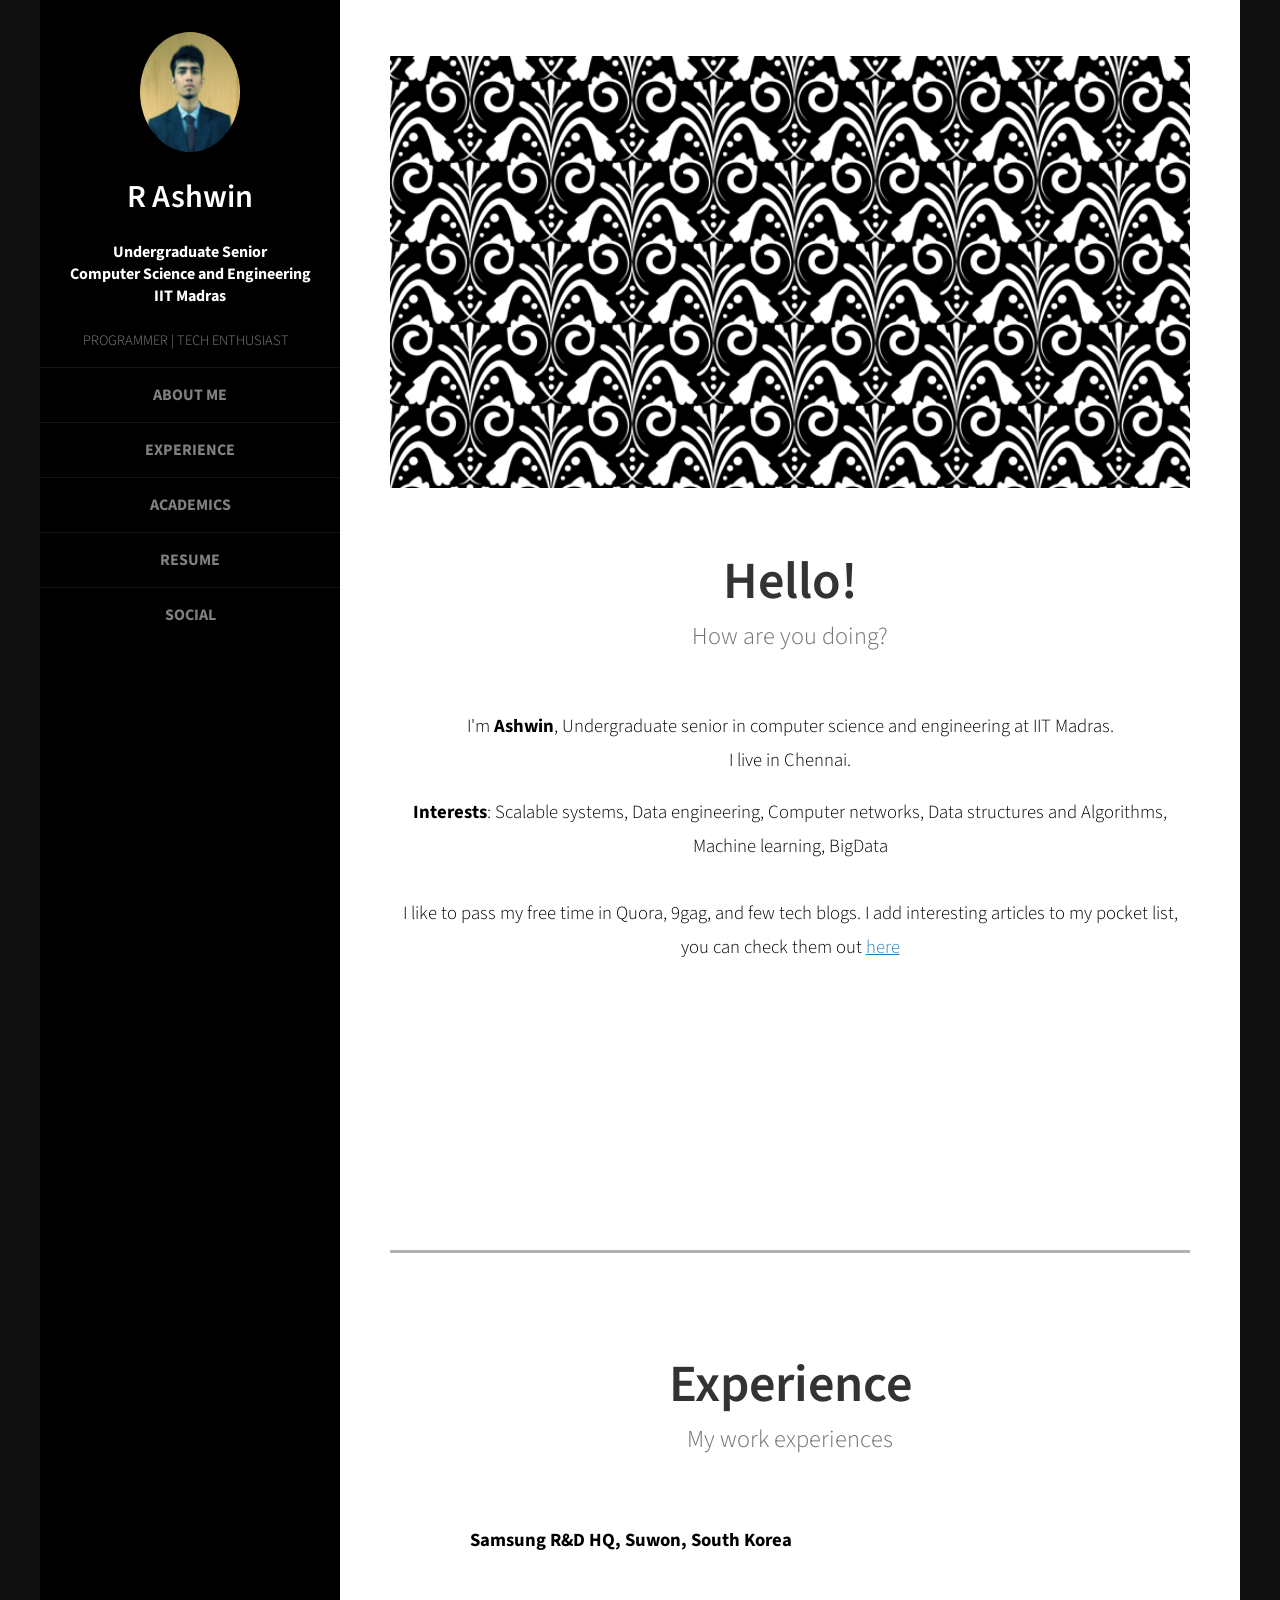
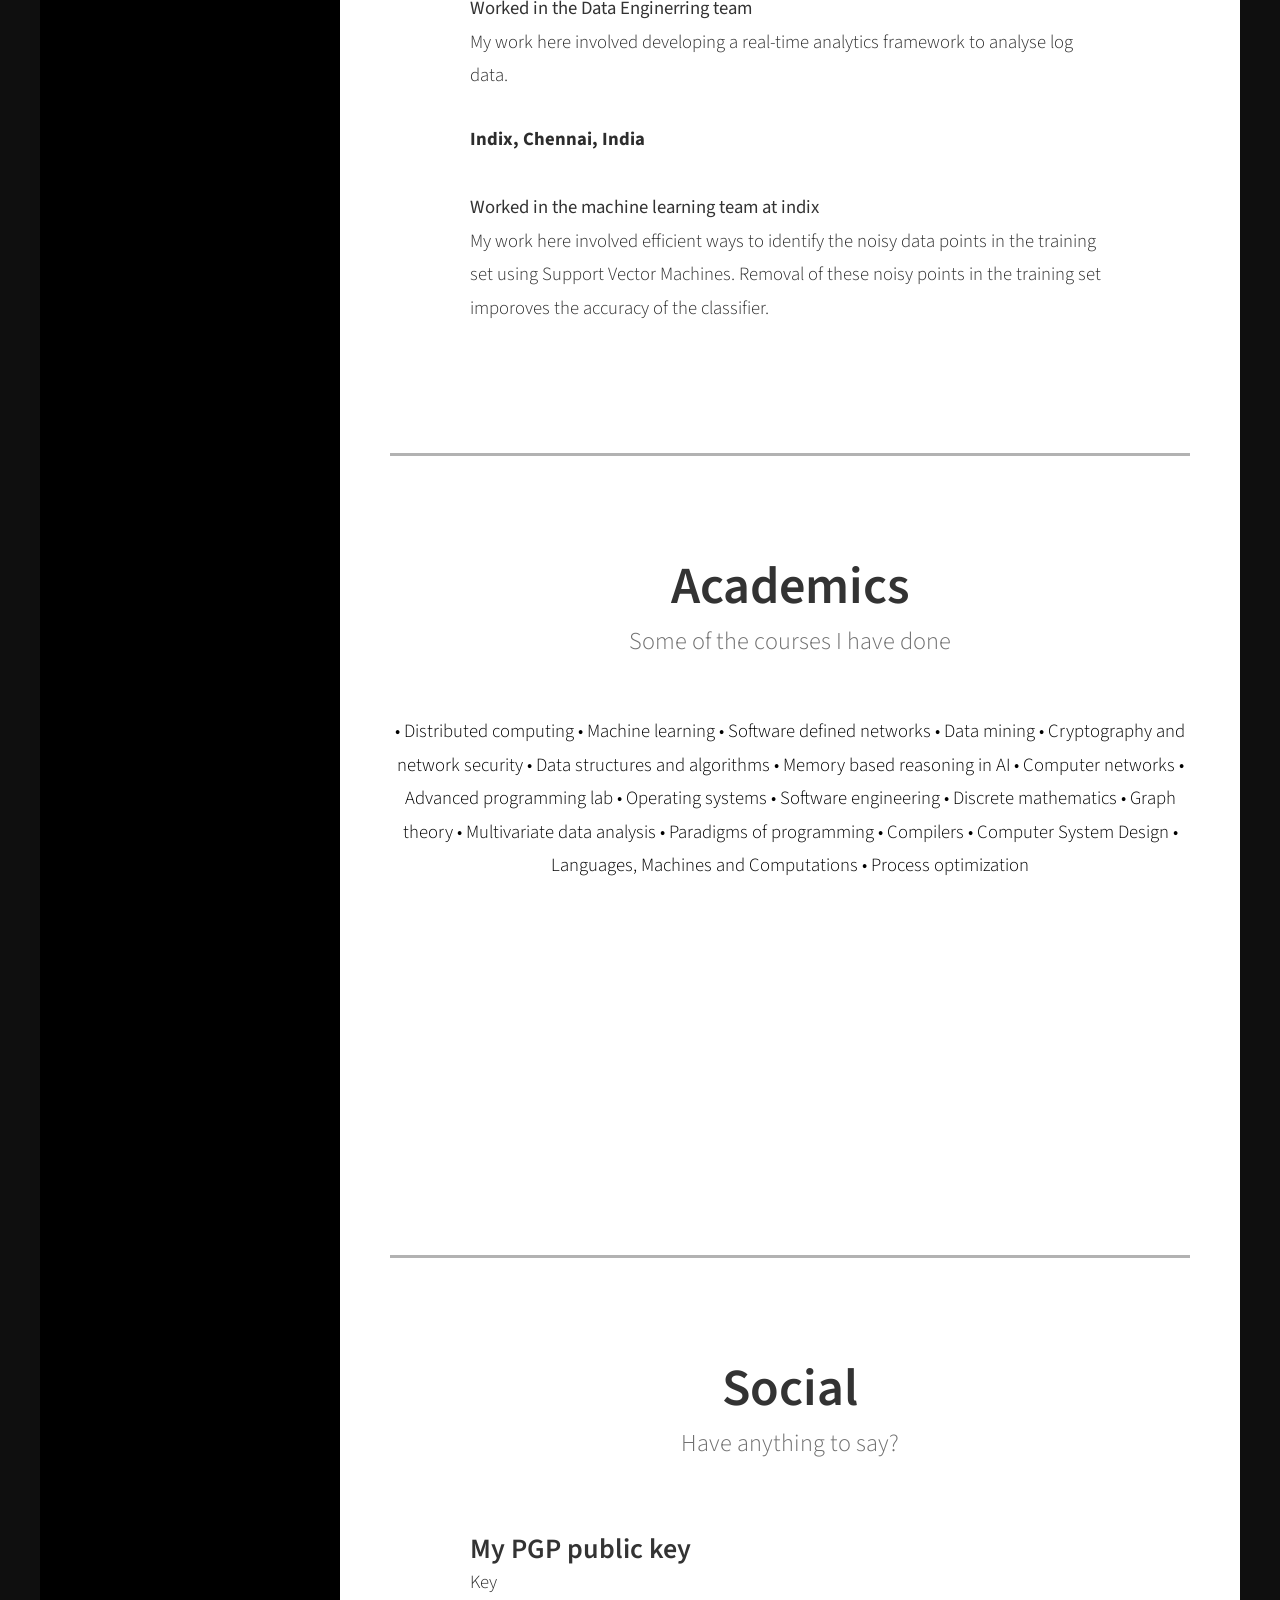
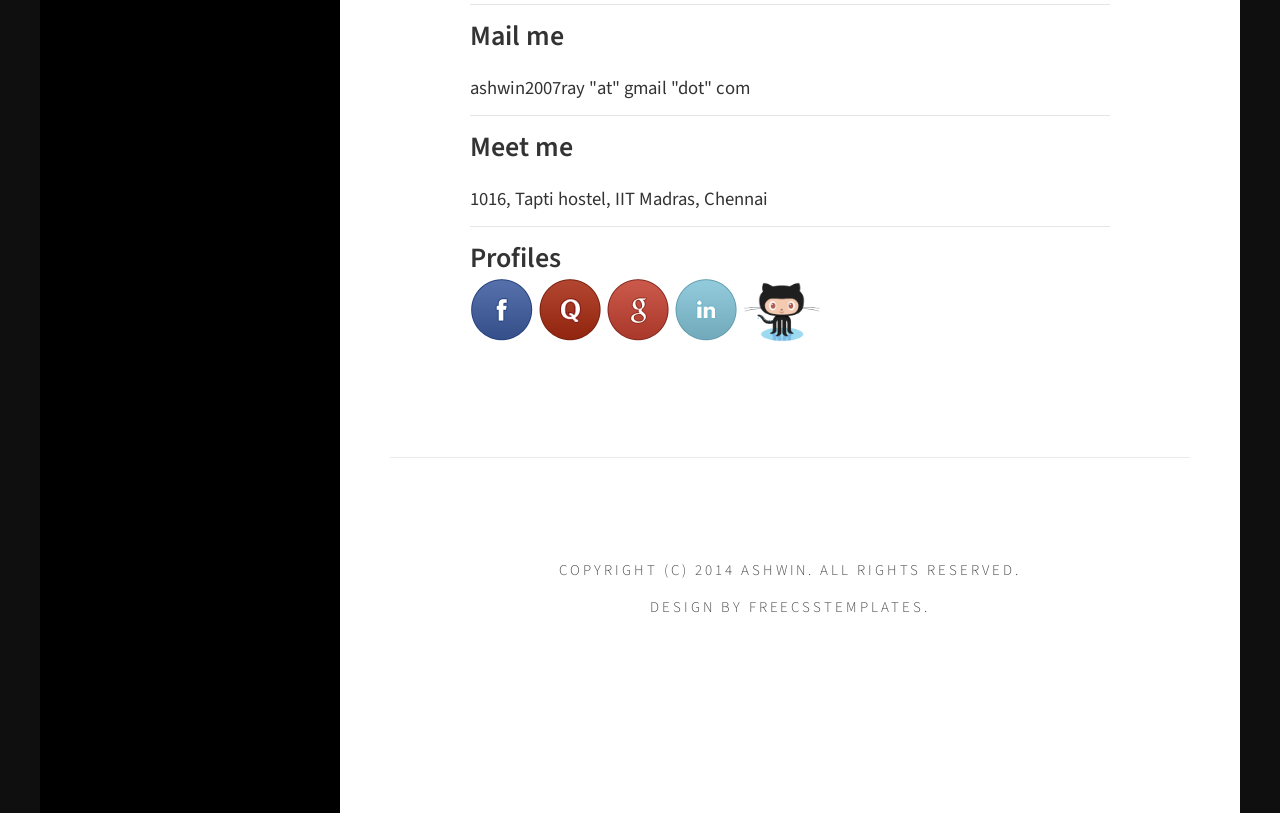
==== index.html @ 1cd4d7a8 "uodated index file" ====
<!DOCTYPE html PUBLIC "-//W3C//DTD XHTML 1.0 Strict//EN" "http://www.w3.org/TR/xhtml1/DTD/xhtml1-strict.dtd">
<!--
Design by Free CSS Templates
http://www.freecsstemplates.org
Released for free under a Creative Commons Attribution 2.5 License

Name       : Skeleton 
Description: A two-column, fixed-width design with dark color scheme.
Version    : 1.0
Released   : 20130902

-->
<html xmlns="http://www.w3.org/1999/xhtml">
<head>
<meta http-equiv="Content-Type" content="text/html; charset=utf-8" />
<title>Ashwin</title>
<meta name="keywords" content="" />
<meta name="description" content="" />
<link href="http://fonts.googleapis.com/css?family=Source+Sans+Pro:200,300,400,600,700,900" rel="stylesheet" />
<link rel="shortcut icon" href="images/ashwin_icon3">
<link href="default.css" rel="stylesheet" type="text/css" media="all" />
<link href="fonts.css" rel="stylesheet" type="text/css" media="all" />

<script>
  (function(i,s,o,g,r,a,m){i['GoogleAnalyticsObject']=r;i[r]=i[r]||function(){
  (i[r].q=i[r].q||[]).push(arguments)},i[r].l=1*new Date();a=s.createElement(o),
  m=s.getElementsByTagName(o)[0];a.async=1;a.src=g;m.parentNode.insertBefore(a,m)
  })(window,document,'script','//www.google-analytics.com/analytics.js','ga');

  ga('create', 'UA-71605383-1', 'auto');
  ga('send', 'pageview');

</script>

<div id="fb-root"></div>
<script>(function(d, s, id) {
  var js, fjs = d.getElementsByTagName(s)[0];
  if (d.getElementById(id)) return;
  js = d.createElement(s); js.id = id;
  js.src = "//connect.facebook.net/en_US/all.js#xfbml=1";
  fjs.parentNode.insertBefore(js, fjs);
}(document, 'script', 'facebook-jssdk'));
</script>


<!--[if IE 6]><link href="default_ie6.css" rel="stylesheet" type="text/css" /><![endif]-->

</head>
<body>
<div id="page" class="container">
	<div id="header">
		<div id="logo">
			<img height = 120 width = 100 src="images/me_in_suit.jpg" alt="" />
			<h1><a href="#">R Ashwin</a><br>
			<h4><a>Undergraduate Senior</a><br>
			<a href="http://www.cse.iitm.ac.in/" target="_blank">Computer Science and Engineering</a><br>
			<a href="https://www.iitm.ac.in/" target="_blank">IIT Madras</a></h4></h1>
			<span><a>Programmer | Tech enthusiast</a></span>
		</div>
		<div id="menu">
			<ul>
				<li class="current_page_item"><a href="#about" accesskey="1" title="">About Me</a></li>
				<li><a href="#Experience" accesskey="4" title="">Experience</a></li>
				<li><a href="#course" accesskey="2" title="">Academics</a></li>
				<li><a href="https://drive.google.com/open?id=0B-dcdYzNnLnGd2JTbTAtV01GTTQ" target = "_blank">Resume</a></li>
				<li><a href="#Social" accesskey="6" title="">Social</a></li>
				
			
			</ul>
			
		</div>

	</div>
	
	
	<div id="main">
	
		<div id="banner">
			<img src="images/damask-seamless-pattern-dark-1496.png" alt="" class="image-full" />
		</div>
		<div id="welcome">
				<a name ="about"></a>
			<div class="title">
				<h2>Hello!</h2>
				<span class="byline">How are you doing?</span>
			</div>
			<p>I'm <strong>Ashwin</strong>, Undergraduate senior in computer science and engineering at IIT Madras. <br>
I live in Chennai.<p>

	<span><strong>Interests</strong>: Scalable systems, Data engineering, Computer networks, Data structures and Algorithms, Machine learning, BigData</span><br><br>

 I like to pass my free time in Quora, 9gag, and few tech blogs. I add interesting articles to my pocket list, you can check them out <a href ="http://sharedli.st/ashwinr" target="_blank">here</a>
</p>
			</ul>
			</div>
			
			<div id="featured">
			<a name ="Experience"></a>
			<div class="title">
				<h2>Experience</h2>
				<span class="byline">My work experiences</span>
			</div>
			<ul class="style2">
				<li class="first">
					<p class="date"><b>Samsung R&D HQ, Suwon, South Korea</b></p>
					<h3>Worked in the Data Enginerring team</h3>
					<p><a>My work here involved developing a real-time analytics framework to analyse log data.					
					</a></p>
				</li>					
			</ul>
			<ul class="style2">
				<li class="second">
					<p class="date"><a href="http://www.indix.com/" target="_blank"><b>Indix, Chennai, India</b></a></p>
					<h3>Worked in the machine learning team at indix</h3>
					<p><a>My work here involved efficient ways to identify the noisy data points in the training set using Support Vector Machines. 	 Removal of these noisy points in the training set imporoves the accuracy of the classifier.					
					</a></p>
				</li>					
			</ul>
			
		</div>
		
		<!-- Courses -->	
		
		<div id="featured">
			<a name ="course"></a>
			<div class="title">
				<h2>Academics</h2>
				<span class="byline">Some of the courses I have done</span>
			</div>

					<p>
• Distributed computing 
• Machine learning 
• Software defined networks 
• Data mining 
• Cryptography and network security 
• Data structures and algorithms 
• Memory based reasoning in AI 
• Computer networks 
• Advanced programming lab 
• Operating systems 
• Software engineering 
• Discrete mathematics 
• Graph theory 
• Multivariate data analysis 
• Paradigms of programming 
• Compilers 
• Computer System Design 
• Languages, Machines and Computations 
• Process optimization
			<!--	
				<li>
					<p class="date"><a >LABS</a></p>
					<h3><b>Completed</b></h3>
					<p><a> • Computer Programming Lab 
• Digital Logic and Design Lab • Advanced Programming Lab 
• Assembly Language Programming Lab</a></p>
				</li>
				
				-->
			
		</div>
		
		<!-- projects
		
		<div id="featured">
			<a name ="project"></a>
			<div class="title">
				<h2>Projects</h2>
				<span class="byline">Some of the projects that I have done</span>
			</div>
			<ul class="style2">
				<!--
				<li class="first">
					<p class="date"><b>OpenCV</b></p>
					<h3>Pattern following and projection from a projector using openCV.</h3>
					<p><a>An application which can detect a pattern and project an image exactly on it when 
viewed from different positions with a camera and projector.</a></p>
				</li>
				<li>
					<p><b>Text Editor</b></p>
					<h3>A Text Editor Using GTK library in C</h3>
					<!--
					<p><a > A Text editor with basic functionalities which has syntax highlight and tip feature for C keywords.<br> 
							you can check it out on <a href="https://github.com/ashwin95r/BasicTextEditor/" target="_blank"> <strong>Github</strong> </a>
					</a></p>
				</li>
				
				
				<li>
					<p><b>Windows App</b></p>
					<h3>Augmented Reality based windows phone app.</h3>
					<!--
					<p><a >A learning app which uses compass sensor to relate to the real world and uses 
augmented reality to display the monuments which upon clicking, a quiz related to 
the monument is started.
</a></p>
				</li>
				<li>
					<p><b>Spam Filter</b></p>
					<h3>Implemented naive bayes classifer and uesd it to idetify spam mails</h3>
					<p><a ></a></p>
				</li>
				
				<li>
					<h3>For more details, See my complete <a href="resume_ashwin.pdf"><strong>resume</strong></a></h3>
					
				</li>
									
			</ul>
				
		</div>
		
		-->	
		
		
		<div id="featured" >
			<a name ="Social"></a>
			<div class="title">
				<h2>Social</h2>
				<span class="byline">Have anything to say?</span>
			</div>
			<ul class="style2">
				<li>
					
					<h2 >My PGP public key</h2>
					<a href="public.asc" target="_blank">Key</a>
					
				</li>
				<li>					
					<h2 >Mail me</h2>
					<h3>ashwin2007ray "at" gmail "dot" com</h3>
					
				</li>
				<li>
					<h2 >Meet me</h2>
					<h3>1016, Tapti hostel, IIT Madras, Chennai</h3>
				</li>
				
			<li>
					<h2>Profiles</h2>
			
			<a href="http://www.facebook.com/ashwin.r.95" target="_blank"><img src="icons/facebook.png"/></a>
			
			<a href="https://www.quora.com/profile/Ashwin-Ramesh-4/activity" target="_blank"><img src="icons/quora.png"/></a>

			<a href="https://plus.google.com/u/0/107294751957824394852/posts" target="_blank"><img src="icons/google-icon.png"/></a>
			
			<a href="https://in.linkedin.com/in/ashwin95r" target="_blank"><img src="icons/linkedin.png"/></a>
			
			<a href="https://github.com/ashwin95r" target="_blank"><img src="icons/Octocat.png" height = 60 width = 80/></a>
			
			</li>
			
			</ul>
	
		
	</div>

	
		<div id="copyright" >
			
			<span>Copyright (c) 2014 Ashwin. All rights reserved.</span>
			<span>Design by FreeCSSTemplates.</span>
		</div>
</div>

</body>
</html>
---- default.css ----
html, body
	{
		height: 100%;
	}
	
	body
	{
		margin: 0px;
		padding: 0px;
		background: #0F0F0F;
		font-family: 'Source Sans Pro', sans-serif;
		font-size: 12pt;
		font-weight: 300;
		color: #000000;
	/*	background-image:url("33.jpg");
		background-repeat:repeat-y-x;
	*/
	}
	
	
	h1, h2, h3
	{
		margin: 0;
		padding: 0;
		font-weight: 600;
		color: #333333;
	}
	
	p, ol, ul
	{
		margin-top: 0;
	}
	
	ol, ul
	{
		padding: 0;
		list-style: none;
	}
	
	p
	{
		line-height: 180%;
	}
	
	strong
	{
	}
	
	a
	{
		color: #2980b9;
	}
	
	a:hover
	{
		text-decoration: none;
	}
	
	.container
	{
		overflow: hidden;
		margin: 0em auto;
		width: 1200px;
	}
	
/*********************************************************************************/
/* Image Style                                                                   */
/*********************************************************************************/

	.image
	{
		display: inline-block;
	}
	
	.image img
	{
		display: block;
		width: 100%;
	}
	
	.image-full
	{
		display: block;
		width: 100%;
		margin: 0 0 0 0;
	}
	
	.image-left
	{
		float: left;
		margin: 0 2em 2em 0;
	}
	
	.image-centered
	{
		display: block;
		margin: 0 0 2em 0;
	}
	
	.image-centered img
	{
		margin: 0 auto;
		width: auto;
	}

/*********************************************************************************/
/* List Styles                                                                   */
/*********************************************************************************/

	ul.style1
	{
		margin: 0 auto;
		padding: 0;
		width: 80%;
		overflow: hidden;
		list-style: none;
		text-align: left;
		color: #E6E6E6;
	}
	
	ul.style1 li
	{
		padding: 1.6em 0em 0em 0em;
		margin: 0 0 2.5em 0;
		border-top: 1px solid rgba(0,0,0,.1); 
	}
	
	ul.style1 li:first-child
	{
		border-top: none;
	}
	
	ul.style1 p
	{
		margin: 0;
	}
	
	ul.style1 a
	{
		display: block;
		text-decoration: none;
		color: #2D2D2D;
	}
	
	ul.style1 a:hover
	{
		text-decoration: none;
	}
	
	ul.style1 h3
	{
		padding: 1em 0em 5px 0em;
		text-transform: uppercase;
		font-size: 1em;
		font-weight: 400;
	}
	
	ul.style1 .first
	{
		padding-top: 0;
		background: none;
	}
	
	ul.style1 .date
	{
		float: left;
		position: relative;
		width: 80px;
		height: 150px;
		margin: 0.5em 1.5em 0em 0.5em;
		padding: 1.5em 0em 1.5em 0em;
		box-shadow: 0px 0px 0px 5px rgba(255,255,255,0.1);
		line-height: normal;
		text-align: center;
		text-transform: uppercase;
		text-shadow: 0px 1px 0px rgba(0,0,0,.2);
		font-size: 1em;
		font-weight: 400;
		border-right: 1px solid rgba(0,0,0,.1); 
	}
	
	ul.style1 .date:after
	{
		content: '';
		display: block;
		position: absolute;
		left: 0;
		top: 0;
		width: 100%;
		height: 100%;
		border-radius: 6px;
	}
	
	ul.style1 .date b
	{
		margin: 0;
		padding: 0;
		display: block;
		margin-top: -5px;
		font-size: 1.8em;
		font-weight: 700;
	}
	
	ul.style1 .date a
	{
	}
	
	ul.style1 .date a:hover
	{
		text-decoration: none;
	}

ul.style2
	{
		margin: 0 auto;
		padding: 0;
		width: 80%;
		overflow: hidden;
		list-style: none;
		text-align: left;
		color: #E6E6E6E;
	}
	
	ul.style2 li
	{
		padding: 0.6em 0em 0em 0em;
		margin: 0 0 0.5em 0;
		border-top: 1px solid rgba(0,0,0,.1); 
	}
	
	ul.style2 li:first-child
	{
		border-top: none;
		color: #E6E6E6E;
	}
	
	ul.style2 h2
	{
	
		margin: 0;
	}
	
	ul.style2 a
	{
		text-decoration: none;
		color: #2D2D2D;
	}
	
	ul.style2 a:hover
	{
		text-decoration: none;
	}
	
	ul.style2 h3
	{
		padding: 1em 0em 5px 0em;
		font-size: 1em;
		font-weight: 400;
	}

	
	

/*********************************************************************************/
/* Social Icon Styles                                                            */
/*********************************************************************************/

	ul.contact
	{
		margin: 0;
		padding: 2em 0em 0em 0em;
		list-style: none;
	}
	
	ul.contact li
	{
		display: inline-block;
		padding: 0em 0.30em;
		font-size: 1em;
	}
	
	ul.contact li span
	{
		display: none;
		margin: 0;
		padding: 0;
	}
	
	ul.contact li a
	{
		color: #FFF;
	}
	
	ul.contact li a:before
	{
		display: inline-block;
		background: #3f3f3f;
		width: 40px;
		height: 40px;
		line-height: 40px;
		border-radius: 20px;
		text-align: center;
		color: #FFFFFF;
	}
	
	ul.contact li a.icon-twitter:before { background: #2DAAE4; }
	ul.contact li a.icon-facebook:before { background: #39599F; }
	ul.contact li a.icon-dribbble:before { background: #C4376B;	}
	ul.contact li a.icon-tumblr:before { background: #31516A; }
	ul.contact li a.icon-rss:before { background: #F2600B; }

/*********************************************************************************/
/* Button Style                                                                  */
/*********************************************************************************/

	.button
	{
		display: inline-block;
		padding: 1em 3em 1em 2em;
		letter-spacing: 0.20em;
		text-decoration: none;
		text-transform: uppercase;
		font-weight: 400;
		font-size: 0.90em;
		color: #FFF;
	}
	
	.button:before
	{
		display: inline-block;
		background: #FFC31F;
		margin-right: 1em;
		width: 40px;
		height: 40px;
		line-height: 40px;
		border-radius: 20px;
		text-align: center;
		color: #272925;
	}
		
/*********************************************************************************/
/* 4-column                                                                      */
/*********************************************************************************/

	.box1,
	.box2,
	.box3,
	.box4
	{
		width: 235px;
	}
	
	.box1,
	.box2,
	.box3,
	{
		float: left;
		margin-right: 20px;
	}
	
	.box4
	{
		float: right;
	}
	
/*********************************************************************************/
/* 3-column                                                                      */
/*********************************************************************************/

	.boxA,
	.boxB,
	.boxC
	{
		width: 320px;
	}

	.boxA,
	.boxB,
	{
		float: left;
		margin-right: 20px;
	}
	
	.boxC
	{
		float: right;
	}

/*********************************************************************************/
/* 2-column                                                                      */
/*********************************************************************************/

	.tbox1,
	.tbox2
	{
		width: 575px;
	}
	
	.tbox1
	{
		float: left;
	}

	.tbox2
	{
		float: right;
	}

/*********************************************************************************/
/* Heading Titles                                                                */
/*********************************************************************************/

	.title
	{
		margin-bottom: 3em;
	}
	
	.title h2
	{
		/*text-transform: lowercase;*/
		font-size: 2.8em;
	}
	
	.title .byline
	{
		font-size: 1.3em;
		color: #6F6F6F;
	}
		
/*********************************************************************************/
/* Header                                                                        */
/*********************************************************************************/

	#header
	{
		position: fixed;
		float: left;
		width: 300px;
		padding: 2em 0em;
		
	}

/*********************************************************************************/
/* Logo                                                                          */
/*********************************************************************************/

	#logo
	{
		text-align: center;
		margin-bottom: 1em;
	}
	
	#logo h1
	{
		
	}
	
	#logo h4
	{
		font-size: 1em;
		text-transform: none;
		color: rgba(255,255,255,0.2);
		
	}
	#logo a
	{
		text-decoration: none;
		color: #FFF;
	}
	
	#logo span
	{
		margin-top: 2.5em;
		padding-right: 0.5em;
		text-transform: uppercase;
		font-size: 0.90em;
		color: rgba(255,255,255,0.5);
	}

	#logo span a
	{
		color: rgba(255,255,255,0.5);
	}
	
	#logo img
	{
		display: inline-block;
		margin-bottom: 1em;
		border-radius: 50%;
	}

/*********************************************************************************/
/*                                                                           */
/*********************************************************************************/

	#
	{
	}
	
	#menu ul
	{
	}
	
	#menu li
	{
		border-top: 1px solid rgba(255,255,255,0.08);
	}
	
	#menu li a, #menu li span
	{
		display: block;
		padding: 1em 1em;
		text-align: center;
		text-decoration:  none;
		text-transform: uppercase;
		font-weight: 700;
		color: rgba(255,255,255,0.5);
	}
	
	#menu li:hover a, #menu li.active a, #menu li.active span
	{
		text-decoration: none;
		text-shadow: 0 0  #FFFFFF;
	}
	
	#menu .current_page_item a
	{
	/*	background: #2980b9;
		color: rgba(255,255,255,1);
	*/
	}

	#menu span
	{
		display: block;
		letter-spacing: 0.20em;
		line-height: 2.5em;
		text-align: center;
	}
	

	#menu .icon
	{
	}

/*********************************************************************************/
/* Banner                                                                        */
/*********************************************************************************/

	#banner
	{
		margin-bottom: 3em;
		
	}

/*********************************************************************************/
/* Page                                                                          */
/*********************************************************************************/

	#page
	{
		background:  #000000;
	}

/*********************************************************************************/
/* Main                                                                          */
/*********************************************************************************/

	#main
	{
		overflow: hidden;
		float: right;
		width: 800px;
		padding: 3em 50px 5em 50px;
		background: #FFFFFF;
		text-align: center;
		min-height:650px;
		font-size:14pt;
		height:auto;
	}

	#welcome
	{
		overflow: hidden;
		margin-bottom: 3em;
		padding-top: 0em;
	/*	border-top: 5px solid rgba(0,0,0,0.5);
	*/	min-height:650px;
		height:auto;
	}
/*********************************************************************************/
/* Featured                                                                      */
/*********************************************************************************/

	#featured
	{
		overflow: hidden;
		margin-bottom: 3em;
		padding-top: 5em;
		border-top: 3px solid rgba(0,0,0,0.3);
		min-height:650px;
		height:auto;
	}

	
/*********************************************************************************/
/* Sidebar                                                                       */
/*********************************************************************************/

	#sidebar
	{
	}

/*********************************************************************************/
/* Footer                                                                        */
/*********************************************************************************/

	#footer
	{
		overflow: hidden;
		padding: 1em 0em;
		text-align: center;
	}
	
	#footer header
	{
	}
	
	#footer header h2
	{
		color: #FFF;
	}

/*********************************************************************************/
/* Copyright                                                                     */
/*********************************************************************************/

	#copyright
	{
		overflow: hidden;
		padding: 5em 0em;
		border-top: 1px solid rgba(0,0,0,0.08);
	}
	
	#copyright span
	{
		display: block;
		letter-spacing: 0.20em;
		line-height: 2.5em;
		text-align: center;
		text-transform: uppercase;
		font-size: 0.80em;
		color: rgba(0,0,0,0.7);
	}
	
	#copyright a
	{
		text-decoration: none;
		color: rgba(0,0,0,0.9);
	}

	.fa
	{
		display: block;
		color: #000;
		background: red;
	}
---- fonts.css ----
@charset 'UTF-8';

@font-face{font-family:'FontAwesome';src:url('font/fontawesome-webfont.eot?v=4.0.1');src:url('font/fontawesome-webfont.eot?#iefix&v=4.0.1') format('embedded-opentype'),url('font/fontawesome-webfont.woff?v=4.0.1') format('woff'),url('font/fontawesome-webfont.ttf?v=4.0.1') format('truetype'),url('font/fontawesome-webfont.svg?v=4.0.1#fontawesomeregular') format('svg');font-weight:normal;font-style:normal}

/*********************************************************************************/
/* Icons                                                                         */
/* Powered by Font Awesome by Dave Gandy | http://fontawesome.io                 */
/* Licensed under the SIL OFL 1.1 (font), MIT (CSS)                              */
/*********************************************************************************/

	.fa
	{
		text-decoration: none;
	}

		.fa:before
		{
			display:inline-block;
			font-family: FontAwesome;
			font-size: 1.25em;
			text-decoration: none;
			font-style: normal;
			font-weight: normal;
			line-height: 1;
			-webkit-font-smoothing:antialiased;
			-moz-osx-font-smoothing:grayscale;
		}

		.fa-lg{font-size:1.3333333333333333em;line-height:.75em;vertical-align:-15%}
		.fa-2x{font-size:2em}
		.fa-3x{font-size:3em}
		.fa-4x{font-size:4em}
		.fa-5x{font-size:5em}
		.fa-fw{width:1.2857142857142858em;text-align:center}
		.fa-ul{padding-left:0;margin-left:2.142857142857143em;list-style-type:none}.fa-ul>li{position:relative}
		.fa-li{position:absolute;left:-2.142857142857143em;width:2.142857142857143em;top:.14285714285714285em;text-align:center}.fa-li.fa-lg{left:-1.8571428571428572em}
		.fa-border{padding:.2em .25em .15em;border:solid .08em #eee;border-radius:.1em}
		.pull-right{float:right}
		.pull-left{float:left}
		.fa.pull-left{margin-right:.3em}
		.fa.pull-right{margin-left:.3em}
		.fa-spin{-webkit-animation:spin 2s infinite linear;-moz-animation:spin 2s infinite linear;-o-animation:spin 2s infinite linear;animation:spin 2s infinite linear}
		@-moz-keyframes spin{0%{-moz-transform:rotate(0deg)} 100%{-moz-transform:rotate(359deg)}}@-webkit-keyframes spin{0%{-webkit-transform:rotate(0deg)} 100%{-webkit-transform:rotate(359deg)}}@-o-keyframes spin{0%{-o-transform:rotate(0deg)} 100%{-o-transform:rotate(359deg)}}@-ms-keyframes spin{0%{-ms-transform:rotate(0deg)} 100%{-ms-transform:rotate(359deg)}}@keyframes spin{0%{transform:rotate(0deg)} 100%{transform:rotate(359deg)}}.fa-rotate-90{filter:progid:DXImageTransform.Microsoft.BasicImage(rotation=1);-webkit-transform:rotate(90deg);-moz-transform:rotate(90deg);-ms-transform:rotate(90deg);-o-transform:rotate(90deg);transform:rotate(90deg)}
		.fa-rotate-180{filter:progid:DXImageTransform.Microsoft.BasicImage(rotation=2);-webkit-transform:rotate(180deg);-moz-transform:rotate(180deg);-ms-transform:rotate(180deg);-o-transform:rotate(180deg);transform:rotate(180deg)}
		.fa-rotate-270{filter:progid:DXImageTransform.Microsoft.BasicImage(rotation=3);-webkit-transform:rotate(270deg);-moz-transform:rotate(270deg);-ms-transform:rotate(270deg);-o-transform:rotate(270deg);transform:rotate(270deg)}
		.fa-flip-horizontal{filter:progid:DXImageTransform.Microsoft.BasicImage(rotation=0, mirror=1);-webkit-transform:scale(-1, 1);-moz-transform:scale(-1, 1);-ms-transform:scale(-1, 1);-o-transform:scale(-1, 1);transform:scale(-1, 1)}
		.fa-flip-vertical{filter:progid:DXImageTransform.Microsoft.BasicImage(rotation=2, mirror=1);-webkit-transform:scale(1, -1);-moz-transform:scale(1, -1);-ms-transform:scale(1, -1);-o-transform:scale(1, -1);transform:scale(1, -1)}
		.fa-stack{position:relative;display:inline-block;width:2em;height:2em;line-height:2em;vertical-align:middle}
		.fa-stack-1x,.fa-stack-2x{position:absolute;left:0;width:100%;text-align:center}
		.fa-stack-1x{line-height:inherit}
		.fa-stack-2x{font-size:2em}
		.fa-inverse{color:#fff}
		.fa-glass:before{content:"\f000"}
		.fa-music:before{content:"\f001"}
		.fa-search:before{content:"\f002"}
		.fa-envelope-o:before{content:"\f003"}
		.fa-heart:before{content:"\f004"}
		.fa-star:before{content:"\f005"}
		.fa-star-o:before{content:"\f006"}
		.fa-user:before{content:"\f007"}
		.fa-film:before{content:"\f008"}
		.fa-th-large:before{content:"\f009"}
		.fa-th:before{content:"\f00a"}
		.fa-th-list:before{content:"\f00b"}
		.fa-check:before{content:"\f00c"}
		.fa-times:before{content:"\f00d"}
		.fa-search-plus:before{content:"\f00e"}
		.fa-search-minus:before{content:"\f010"}
		.fa-power-off:before{content:"\f011"}
		.fa-signal:before{content:"\f012"}
		.fa-gear:before,.fa-cog:before{content:"\f013"}
		.fa-trash-o:before{content:"\f014"}
		.fa-home:before{content:"\f015"}
		.fa-file-o:before{content:"\f016"}
		.fa-clock-o:before{content:"\f017"}
		.fa-road:before{content:"\f018"}
		.fa-download:before{content:"\f019"}
		.fa-arrow-circle-o-down:before{content:"\f01a"}
		.fa-arrow-circle-o-up:before{content:"\f01b"}
		.fa-inbox:before{content:"\f01c"}
		.fa-play-circle-o:before{content:"\f01d"}
		.fa-rotate-right:before,.fa-repeat:before{content:"\f01e"}
		.fa-refresh:before{content:"\f021"}
		.fa-list-alt:before{content:"\f022"}
		.fa-lock:before{content:"\f023"}
		.fa-flag:before{content:"\f024"}
		.fa-headphones:before{content:"\f025"}
		.fa-volume-off:before{content:"\f026"}
		.fa-volume-down:before{content:"\f027"}
		.fa-volume-up:before{content:"\f028"}
		.fa-qrcode:before{content:"\f029"}
		.fa-barcode:before{content:"\f02a"}
		.fa-tag:before{content:"\f02b"}
		.fa-tags:before{content:"\f02c"}
		.fa-book:before{content:"\f02d"}
		.fa-bookmark:before{content:"\f02e"}
		.fa-print:before{content:"\f02f"}
		.fa-camera:before{content:"\f030"}
		.fa-font:before{content:"\f031"}
		.fa-bold:before{content:"\f032"}
		.fa-italic:before{content:"\f033"}
		.fa-text-height:before{content:"\f034"}
		.fa-text-width:before{content:"\f035"}
		.fa-align-left:before{content:"\f036"}
		.fa-align-center:before{content:"\f037"}
		.fa-align-right:before{content:"\f038"}
		.fa-align-justify:before{content:"\f039"}
		.fa-list:before{content:"\f03a"}
		.fa-dedent:before,.fa-outdent:before{content:"\f03b"}
		.fa-indent:before{content:"\f03c"}
		.fa-video-camera:before{content:"\f03d"}
		.fa-picture-o:before{content:"\f03e"}
		.fa-pencil:before{content:"\f040"}
		.fa-map-marker:before{content:"\f041"}
		.fa-adjust:before{content:"\f042"}
		.fa-tint:before{content:"\f043"}
		.fa-edit:before,.fa-pencil-square-o:before{content:"\f044"}
		.fa-share-square-o:before{content:"\f045"}
		.fa-check-square-o:before{content:"\f046"}
		.fa-move:before{content:"\f047"}
		.fa-step-backward:before{content:"\f048"}
		.fa-fast-backward:before{content:"\f049"}
		.fa-backward:before{content:"\f04a"}
		.fa-play:before{content:"\f04b"}
		.fa-pause:before{content:"\f04c"}
		.fa-stop:before{content:"\f04d"}
		.fa-forward:before{content:"\f04e"}
		.fa-fast-forward:before{content:"\f050"}
		.fa-step-forward:before{content:"\f051"}
		.fa-eject:before{content:"\f052"}
		.fa-chevron-left:before{content:"\f053"}
		.fa-chevron-right:before{content:"\f054"}
		.fa-plus-circle:before{content:"\f055"}
		.fa-minus-circle:before{content:"\f056"}
		.fa-times-circle:before{content:"\f057"}
		.fa-check-circle:before{content:"\f058"}
		.fa-question-circle:before{content:"\f059"}
		.fa-info-circle:before{content:"\f05a"}
		.fa-crosshairs:before{content:"\f05b"}
		.fa-times-circle-o:before{content:"\f05c"}
		.fa-check-circle-o:before{content:"\f05d"}
		.fa-ban:before{content:"\f05e"}
		.fa-arrow-left:before{content:"\f060"}
		.fa-arrow-right:before{content:"\f061"}
		.fa-arrow-up:before{content:"\f062"}
		.fa-arrow-down:before{content:"\f063"}
		.fa-mail-forward:before,.fa-share:before{content:"\f064"}
		.fa-resize-full:before{content:"\f065"}
		.fa-resize-small:before{content:"\f066"}
		.fa-plus:before{content:"\f067"}
		.fa-minus:before{content:"\f068"}
		.fa-asterisk:before{content:"\f069"}
		.fa-exclamation-circle:before{content:"\f06a"}
		.fa-gift:before{content:"\f06b"}
		.fa-leaf:before{content:"\f06c"}
		.fa-fire:before{content:"\f06d"}
		.fa-eye:before{content:"\f06e"}
		.fa-eye-slash:before{content:"\f070"}
		.fa-warning:before,.fa-exclamation-triangle:before{content:"\f071"}
		.fa-plane:before{content:"\f072"}
		.fa-calendar:before{content:"\f073"}
		.fa-random:before{content:"\f074"}
		.fa-comment:before{content:"\f075"}
		.fa-magnet:before{content:"\f076"}
		.fa-chevron-up:before{content:"\f077"}
		.fa-chevron-down:before{content:"\f078"}
		.fa-retweet:before{content:"\f079"}
		.fa-shopping-cart:before{content:"\f07a"}
		.fa-folder:before{content:"\f07b"}
		.fa-folder-open:before{content:"\f07c"}
		.fa-resize-vertical:before{content:"\f07d"}
		.fa-resize-horizontal:before{content:"\f07e"}
		.fa-bar-chart-o:before{content:"\f080"}
		.fa-twitter-square:before{content:"\f081"}
		.fa-facebook-square:before{content:"\f082"}
		.fa-camera-retro:before{content:"\f083"}
		.fa-key:before{content:"\f084"}
		.fa-gears:before,.fa-cogs:before{content:"\f085"}
		.fa-comments:before{content:"\f086"}
		.fa-thumbs-o-up:before{content:"\f087"}
		.fa-thumbs-o-down:before{content:"\f088"}
		.fa-star-half:before{content:"\f089"}
		.fa-heart-o:before{content:"\f08a"}
		.fa-sign-out:before{content:"\f08b"}
		.fa-linkedin-square:before{content:"\f08c"}
		.fa-thumb-tack:before{content:"\f08d"}
		.fa-external-link:before{content:"\f08e"}
		.fa-sign-in:before{content:"\f090"}
		.fa-trophy:before{content:"\f091"}
		.fa-github-square:before{content:"\f092"}
		.fa-upload:before{content:"\f093"}
		.fa-lemon-o:before{content:"\f094"}
		.fa-phone:before{content:"\f095"}
		.fa-square-o:before{content:"\f096"}
		.fa-bookmark-o:before{content:"\f097"}
		.fa-phone-square:before{content:"\f098"}
		.fa-twitter:before{content:"\f099"}
		.fa-facebook:before{content:"\f09a"}
		.fa-github:before{content:"\f09b"}
		.fa-unlock:before{content:"\f09c"}
		.fa-credit-card:before{content:"\f09d"}
		.fa-rss:before{content:"\f09e"}
		.fa-hdd-o:before{content:"\f0a0"}
		.fa-bullhorn:before{content:"\f0a1"}
		.fa-bell:before{content:"\f0f3"}
		.fa-certificate:before{content:"\f0a3"}
		.fa-hand-o-right:before{content:"\f0a4"}
		.fa-hand-o-left:before{content:"\f0a5"}
		.fa-hand-o-up:before{content:"\f0a6"}
		.fa-hand-o-down:before{content:"\f0a7"}
		.fa-arrow-circle-left:before{content:"\f0a8"}
		.fa-arrow-circle-right:before{content:"\f0a9"}
		.fa-arrow-circle-up:before{content:"\f0aa"}
		.fa-arrow-circle-down:before{content:"\f0ab"}
		.fa-globe:before{content:"\f0ac"}
		.fa-wrench:before{content:"\f0ad"}
		.fa-tasks:before{content:"\f0ae"}
		.fa-filter:before{content:"\f0b0"}
		.fa-briefcase:before{content:"\f0b1"}
		.fa-fullscreen:before{content:"\f0b2"}
		.fa-group:before{content:"\f0c0"}
		.fa-chain:before,.fa-link:before{content:"\f0c1"}
		.fa-cloud:before{content:"\f0c2"}
		.fa-flask:before{content:"\f0c3"}
		.fa-cut:before,.fa-scissors:before{content:"\f0c4"}
		.fa-copy:before,.fa-files-o:before{content:"\f0c5"}
		.fa-paperclip:before{content:"\f0c6"}
		.fa-save:before,.fa-floppy-o:before{content:"\f0c7"}
		.fa-square:before{content:"\f0c8"}
		.fa-reorder:before{content:"\f0c9"}
		.fa-list-ul:before{content:"\f0ca"}
		.fa-list-ol:before{content:"\f0cb"}
		.fa-strikethrough:before{content:"\f0cc"}
		.fa-underline:before{content:"\f0cd"}
		.fa-table:before{content:"\f0ce"}
		.fa-magic:before{content:"\f0d0"}
		.fa-truck:before{content:"\f0d1"}
		.fa-pinterest:before{content:"\f0d2"}
		.fa-pinterest-square:before{content:"\f0d3"}
		.fa-google-plus-square:before{content:"\f0d4"}
		.fa-google-plus:before{content:"\f0d5"}
		.fa-money:before{content:"\f0d6"}
		.fa-caret-down:before{content:"\f0d7"}
		.fa-caret-up:before{content:"\f0d8"}
		.fa-caret-left:before{content:"\f0d9"}
		.fa-caret-right:before{content:"\f0da"}
		.fa-columns:before{content:"\f0db"}
		.fa-unsorted:before,.fa-sort:before{content:"\f0dc"}
		.fa-sort-down:before,.fa-sort-asc:before{content:"\f0dd"}
		.fa-sort-up:before,.fa-sort-desc:before{content:"\f0de"}
		.fa-envelope:before{content:"\f0e0"}
		.fa-linkedin:before{content:"\f0e1"}
		.fa-rotate-left:before,.fa-undo:before{content:"\f0e2"}
		.fa-legal:before,.fa-gavel:before{content:"\f0e3"}
		.fa-dashboard:before,.fa-tachometer:before{content:"\f0e4"}
		.fa-comment-o:before{content:"\f0e5"}
		.fa-comments-o:before{content:"\f0e6"}
		.fa-flash:before,.fa-bolt:before{content:"\f0e7"}
		.fa-sitemap:before{content:"\f0e8"}
		.fa-umbrella:before{content:"\f0e9"}
		.fa-paste:before,.fa-clipboard:before{content:"\f0ea"}
		.fa-lightbulb-o:before{content:"\f0eb"}
		.fa-exchange:before{content:"\f0ec"}
		.fa-cloud-download:before{content:"\f0ed"}
		.fa-cloud-upload:before{content:"\f0ee"}
		.fa-user-md:before{content:"\f0f0"}
		.fa-stethoscope:before{content:"\f0f1"}
		.fa-suitcase:before{content:"\f0f2"}
		.fa-bell-o:before{content:"\f0a2"}
		.fa-coffee:before{content:"\f0f4"}
		.fa-cutlery:before{content:"\f0f5"}
		.fa-file-text-o:before{content:"\f0f6"}
		.fa-building:before{content:"\f0f7"}
		.fa-hospital:before{content:"\f0f8"}
		.fa-ambulance:before{content:"\f0f9"}
		.fa-medkit:before{content:"\f0fa"}
		.fa-fighter-jet:before{content:"\f0fb"}
		.fa-beer:before{content:"\f0fc"}
		.fa-h-square:before{content:"\f0fd"}
		.fa-plus-square:before{content:"\f0fe"}
		.fa-angle-double-left:before{content:"\f100"}
		.fa-angle-double-right:before{content:"\f101"}
		.fa-angle-double-up:before{content:"\f102"}
		.fa-angle-double-down:before{content:"\f103"}
		.fa-angle-left:before{content:"\f104"}
		.fa-angle-right:before{content:"\f105"}
		.fa-angle-up:before{content:"\f106"}
		.fa-angle-down:before{content:"\f107"}
		.fa-desktop:before{content:"\f108"}
		.fa-laptop:before{content:"\f109"}
		.fa-tablet:before{content:"\f10a"}
		.fa-mobile-phone:before,.fa-mobile:before{content:"\f10b"}
		.fa-circle-o:before{content:"\f10c"}
		.fa-quote-left:before{content:"\f10d"}
		.fa-quote-right:before{content:"\f10e"}
		.fa-spinner:before{content:"\f110"}
		.fa-circle:before{content:"\f111"}
		.fa-mail-reply:before,.fa-reply:before{content:"\f112"}
		.fa-github-alt:before{content:"\f113"}
		.fa-folder-o:before{content:"\f114"}
		.fa-folder-open-o:before{content:"\f115"}
		.fa-expand-o:before{content:"\f116"}
		.fa-collapse-o:before{content:"\f117"}
		.fa-smile-o:before{content:"\f118"}
		.fa-frown-o:before{content:"\f119"}
		.fa-meh-o:before{content:"\f11a"}
		.fa-gamepad:before{content:"\f11b"}
		.fa-keyboard-o:before{content:"\f11c"}
		.fa-flag-o:before{content:"\f11d"}
		.fa-flag-checkered:before{content:"\f11e"}
		.fa-terminal:before{content:"\f120"}
		.fa-code:before{content:"\f121"}
		.fa-reply-all:before{content:"\f122"}
		.fa-mail-reply-all:before{content:"\f122"}
		.fa-star-half-empty:before,.fa-star-half-full:before,.fa-star-half-o:before{content:"\f123"}
		.fa-location-arrow:before{content:"\f124"}
		.fa-crop:before{content:"\f125"}
		.fa-code-fork:before{content:"\f126"}
		.fa-unlink:before,.fa-chain-broken:before{content:"\f127"}
		.fa-question:before{content:"\f128"}
		.fa-info:before{content:"\f129"}
		.fa-exclamation:before{content:"\f12a"}
		.fa-superscript:before{content:"\f12b"}
		.fa-subscript:before{content:"\f12c"}
		.fa-eraser:before{content:"\f12d"}
		.fa-puzzle-piece:before{content:"\f12e"}
		.fa-microphone:before{content:"\f130"}
		.fa-microphone-slash:before{content:"\f131"}
		.fa-shield:before{content:"\f132"}
		.fa-calendar-o:before{content:"\f133"}
		.fa-fire-extinguisher:before{content:"\f134"}
		.fa-rocket:before{content:"\f135"}
		.fa-maxcdn:before{content:"\f136"}
		.fa-chevron-circle-left:before{content:"\f137"}
		.fa-chevron-circle-right:before{content:"\f138"}
		.fa-chevron-circle-up:before{content:"\f139"}
		.fa-chevron-circle-down:before{content:"\f13a"}
		.fa-html5:before{content:"\f13b"}
		.fa-css3:before{content:"\f13c"}
		.fa-anchor:before{content:"\f13d"}
		.fa-unlock-o:before{content:"\f13e"}
		.fa-bullseye:before{content:"\f140"}
		.fa-ellipsis-horizontal:before{content:"\f141"}
		.fa-ellipsis-vertical:before{content:"\f142"}
		.fa-rss-square:before{content:"\f143"}
		.fa-play-circle:before{content:"\f144"}
		.fa-ticket:before{content:"\f145"}
		.fa-minus-square:before{content:"\f146"}
		.fa-minus-square-o:before{content:"\f147"}
		.fa-level-up:before{content:"\f148"}
		.fa-level-down:before{content:"\f149"}
		.fa-check-square:before{content:"\f14a"}
		.fa-pencil-square:before{content:"\f14b"}
		.fa-external-link-square:before{content:"\f14c"}
		.fa-share-square:before{content:"\f14d"}
		.fa-compass:before{content:"\f14e"}
		.fa-toggle-down:before,.fa-caret-square-o-down:before{content:"\f150"}
		.fa-toggle-up:before,.fa-caret-square-o-up:before{content:"\f151"}
		.fa-toggle-right:before,.fa-caret-square-o-right:before{content:"\f152"}
		.fa-euro:before,.fa-eur:before{content:"\f153"}
		.fa-gbp:before{content:"\f154"}
		.fa-dollar:before,.fa-usd:before{content:"\f155"}
		.fa-rupee:before,.fa-inr:before{content:"\f156"}
		.fa-cny:before,.fa-rmb:before,.fa-yen:before,.fa-jpy:before{content:"\f157"}
		.fa-ruble:before,.fa-rouble:before,.fa-rub:before{content:"\f158"}
		.fa-won:before,.fa-krw:before{content:"\f159"}
		.fa-bitcoin:before,.fa-btc:before{content:"\f15a"}
		.fa-file:before{content:"\f15b"}
		.fa-file-text:before{content:"\f15c"}
		.fa-sort-alpha-asc:before{content:"\f15d"}
		.fa-sort-alpha-desc:before{content:"\f15e"}
		.fa-sort-amount-asc:before{content:"\f160"}
		.fa-sort-amount-desc:before{content:"\f161"}
		.fa-sort-numeric-asc:before{content:"\f162"}
		.fa-sort-numeric-desc:before{content:"\f163"}
		.fa-thumbs-up:before{content:"\f164"}
		.fa-thumbs-down:before{content:"\f165"}
		.fa-youtube-square:before{content:"\f166"}
		.fa-youtube:before{content:"\f167"}
		.fa-xing:before{content:"\f168"}
		.fa-xing-square:before{content:"\f169"}
		.fa-youtube-play:before{content:"\f16a"}
		.fa-dropbox:before{content:"\f16b"}
		.fa-stack-overflow:before{content:"\f16c"}
		.fa-instagram:before{content:"\f16d"}
		.fa-flickr:before{content:"\f16e"}
		.fa-adn:before{content:"\f170"}
		.fa-bitbucket:before{content:"\f171"}
		.fa-bitbucket-square:before{content:"\f172"}
		.fa-tumblr:before{content:"\f173"}
		.fa-tumblr-square:before{content:"\f174"}
		.fa-long-arrow-down:before{content:"\f175"}
		.fa-long-arrow-up:before{content:"\f176"}
		.fa-long-arrow-left:before{content:"\f177"}
		.fa-long-arrow-right:before{content:"\f178"}
		.fa-apple:before{content:"\f179"}
		.fa-windows:before{content:"\f17a"}
		.fa-android:before{content:"\f17b"}
		.fa-linux:before{content:"\f17c"}
		.fa-dribbble:before{content:"\f17d"}
		.fa-skype:before{content:"\f17e"}
		.fa-foursquare:before{content:"\f180"}
		.fa-trello:before{content:"\f181"}
		.fa-female:before{content:"\f182"}
		.fa-male:before{content:"\f183"}
		.fa-gittip:before{content:"\f184"}
		.fa-sun-o:before{content:"\f185"}
		.fa-moon-o:before{content:"\f186"}
		.fa-archive:before{content:"\f187"}
		.fa-bug:before{content:"\f188"}
		.fa-vk:before{content:"\f189"}
		.fa-weibo:before{content:"\f18a"}
		.fa-renren:before{content:"\f18b"}
		.fa-pagelines:before{content:"\f18c"}
		.fa-stack-exchange:before{content:"\f18d"}
		.fa-arrow-circle-o-right:before{content:"\f18e"}
		.fa-arrow-circle-o-left:before{content:"\f190"}
		.fa-toggle-left:before,.fa-caret-square-o-left:before{content:"\f191"}
		.fa-dot-circle-o:before{content:"\f192"}
		.fa-wheelchair:before{content:"\f193"}
		.fa-vimeo-square:before{content:"\f194"}
		.fa-turkish-lira:before,.fa-try:before{content:"\f195"}
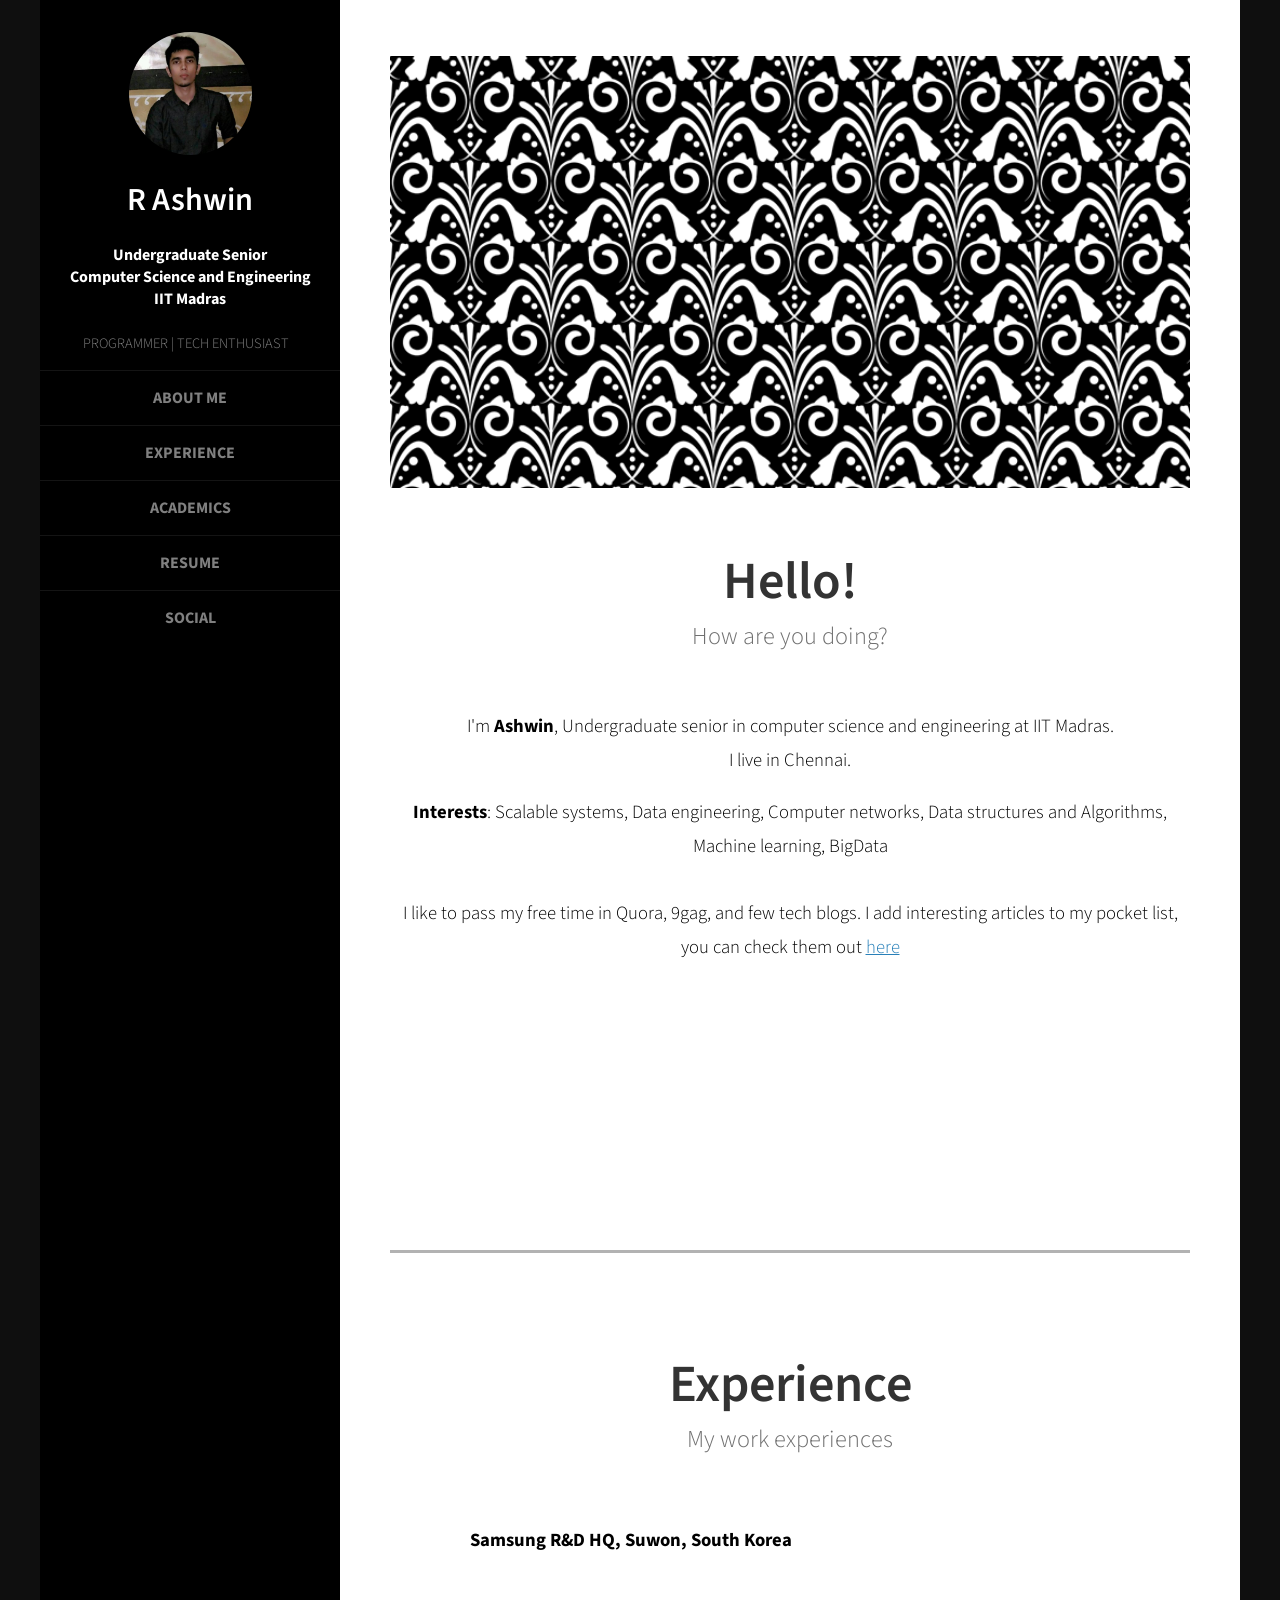
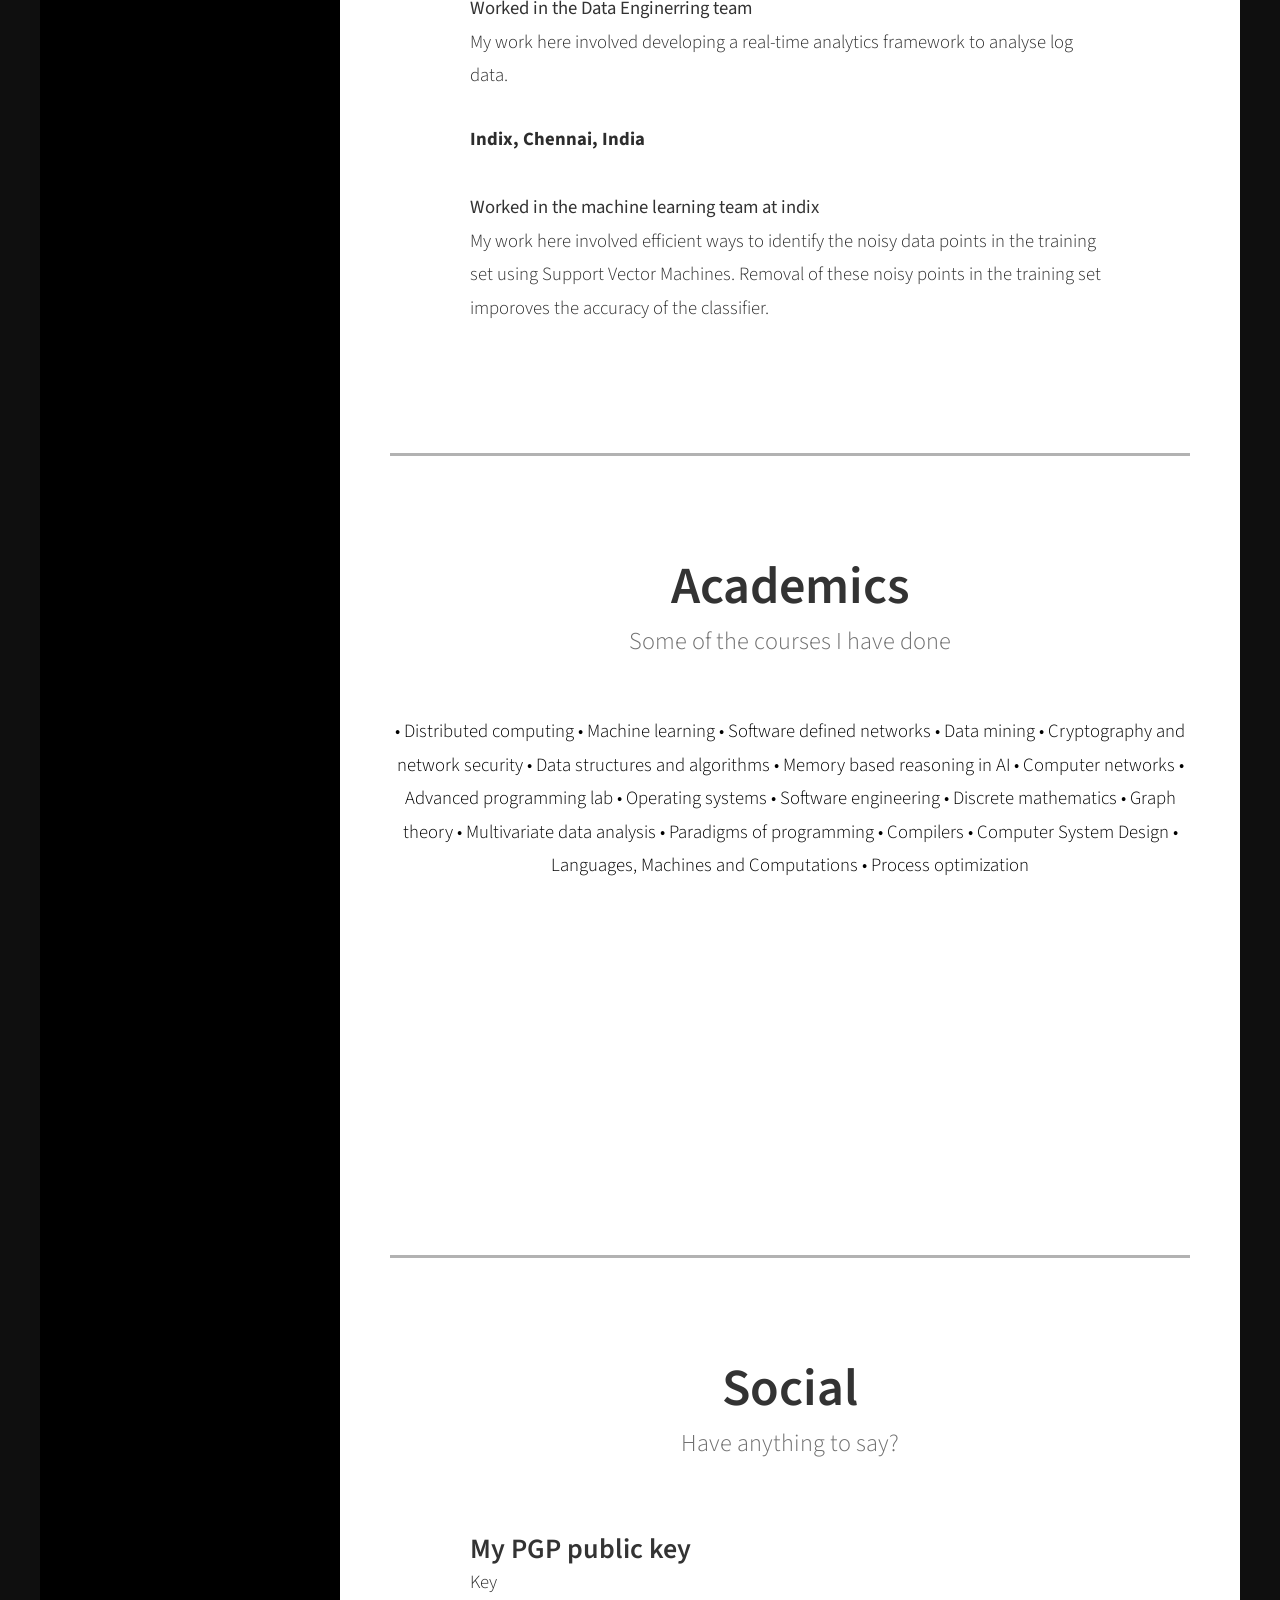
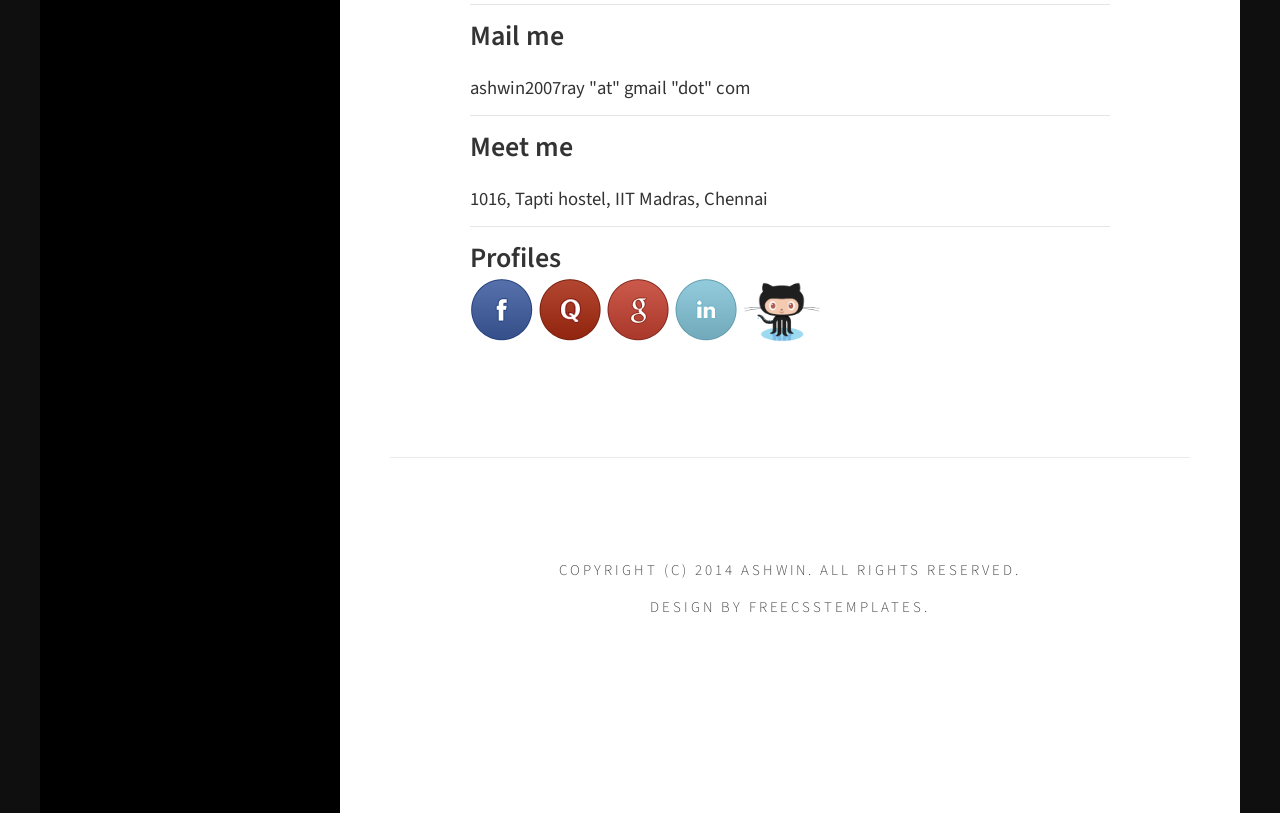
==== commit 9418b8fe: "pic change" ====
--- a/index.html
+++ b/index.html
@@ -50,7 +50,7 @@
 <div id="page" class="container">
 	<div id="header">
 		<div id="logo">
-			<img height = 120 width = 100 src="images/me_in_suit.jpg" alt="" />
+			<img height = 123 width = 123 src="images/choki_e.jpg" alt="" />
 			<h1><a href="#">R Ashwin</a><br>
 			<h4><a>Undergraduate Senior</a><br>
 			<a href="http://www.cse.iitm.ac.in/" target="_blank">Computer Science and Engineering</a><br>
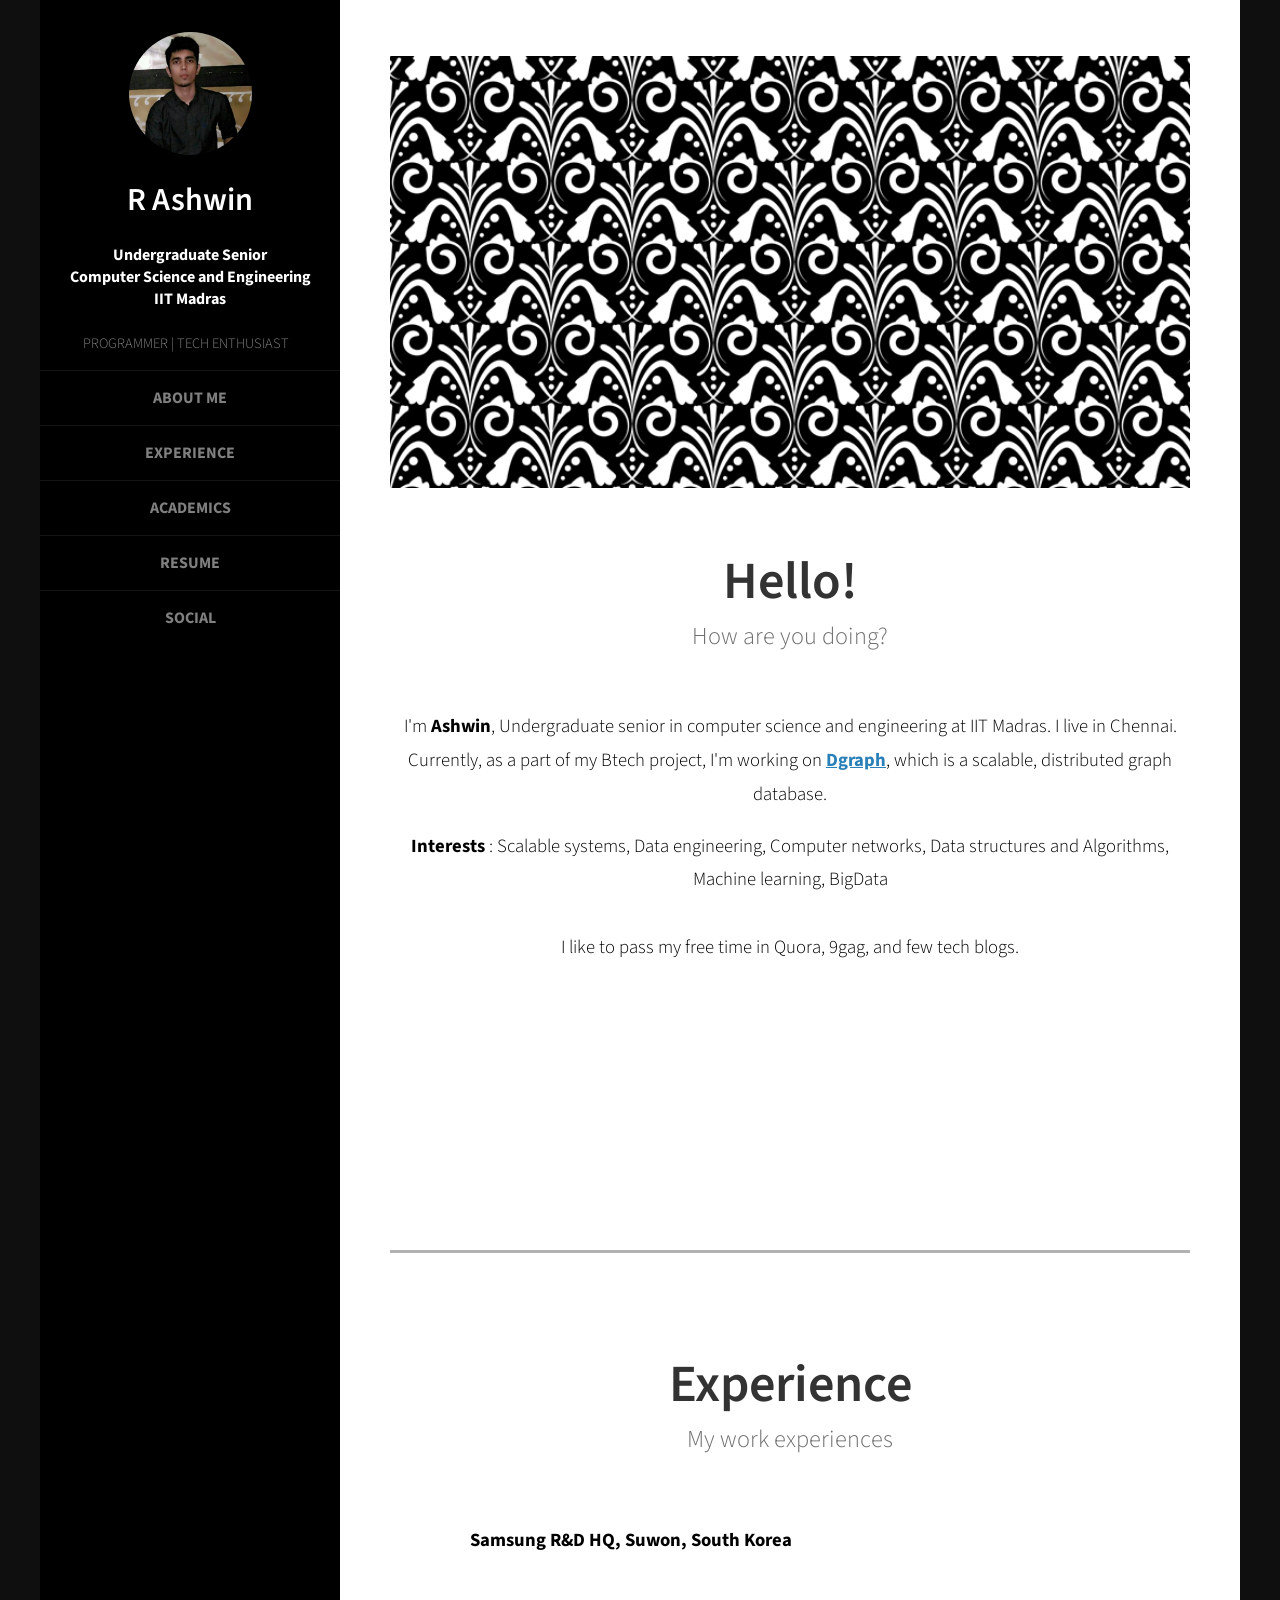
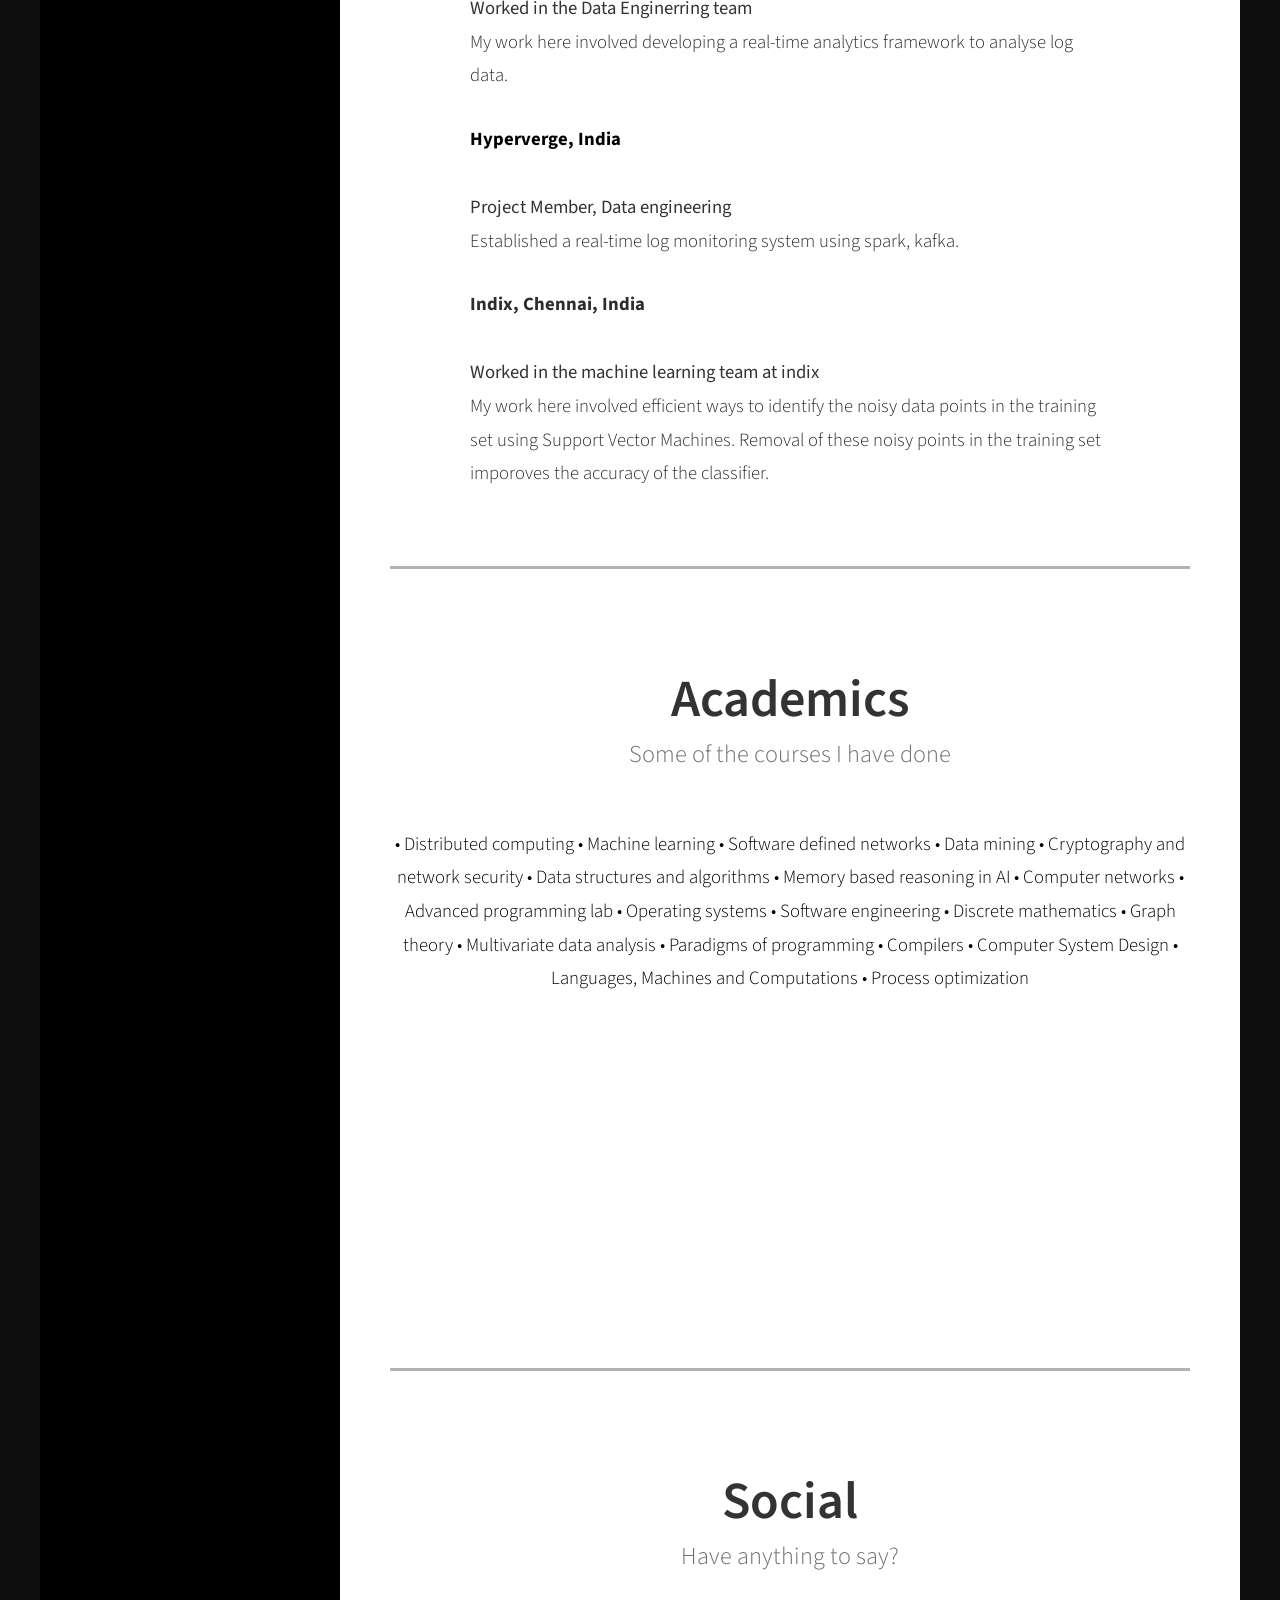
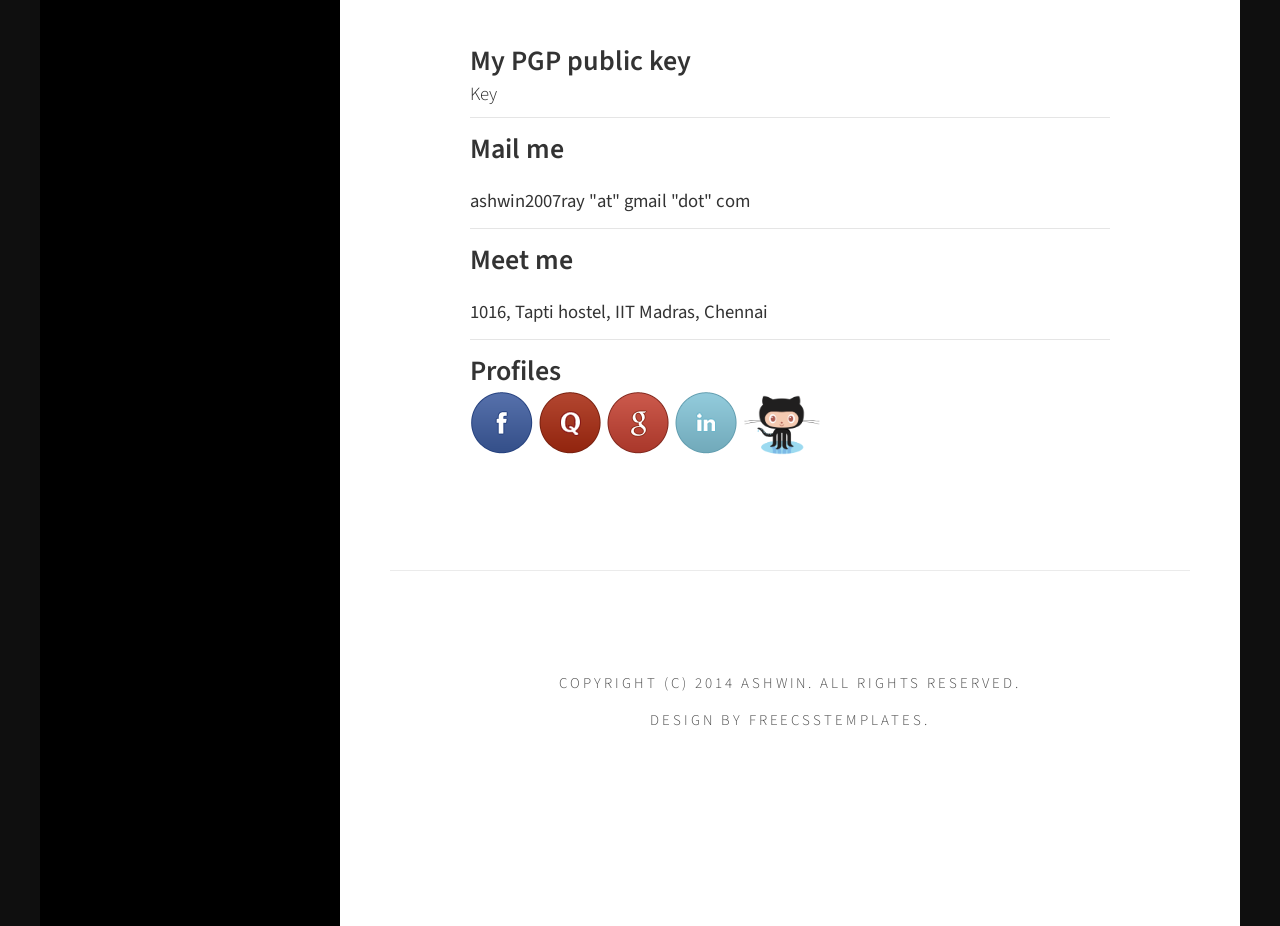
==== commit 73cb5980: "Added BTP information" ====
--- a/index.html
+++ b/index.html
@@ -84,12 +84,11 @@
 				<h2>Hello!</h2>
 				<span class="byline">How are you doing?</span>
 			</div>
-			<p>I'm <strong>Ashwin</strong>, Undergraduate senior in computer science and engineering at IIT Madras. <br>
-I live in Chennai.<p>
-
-	<span><strong>Interests</strong>: Scalable systems, Data engineering, Computer networks, Data structures and Algorithms, Machine learning, BigData</span><br><br>
-
- I like to pass my free time in Quora, 9gag, and few tech blogs. I add interesting articles to my pocket list, you can check them out <a href ="http://sharedli.st/ashwinr" target="_blank">here</a>
+			<p>I'm <strong>Ashwin</strong>, Undergraduate senior in computer science and engineering at IIT Madras. I live in Chennai. Currently, as a part of my Btech project, I'm working on <a href="http://dgraph.io/" target="_blank"><b>Dgraph</b></a>, which is a scalable, distributed graph database.<p>
+
+	<span><strong>Interests </strong>: Scalable systems, Data engineering, Computer networks, Data structures and Algorithms, Machine learning, BigData</span><br><br>
+
+ I like to pass my free time in Quora, 9gag, and few tech blogs.
 </p>
 			</ul>
 			</div>
@@ -105,6 +104,14 @@
 					<p class="date"><b>Samsung R&D HQ, Suwon, South Korea</b></p>
 					<h3>Worked in the Data Enginerring team</h3>
 					<p><a>My work here involved developing a real-time analytics framework to analyse log data.					
+					</a></p>
+				</li>					
+			</ul>
+			<ul class="style2">
+				<li class="second">
+					<p class="date"><b>Hyperverge, India</b></p>
+					<h3>Project Member, Data engineering</h3>
+					<p><a>Established a real-time log monitoring system using spark, kafka.					
 					</a></p>
 				</li>					
 			</ul>
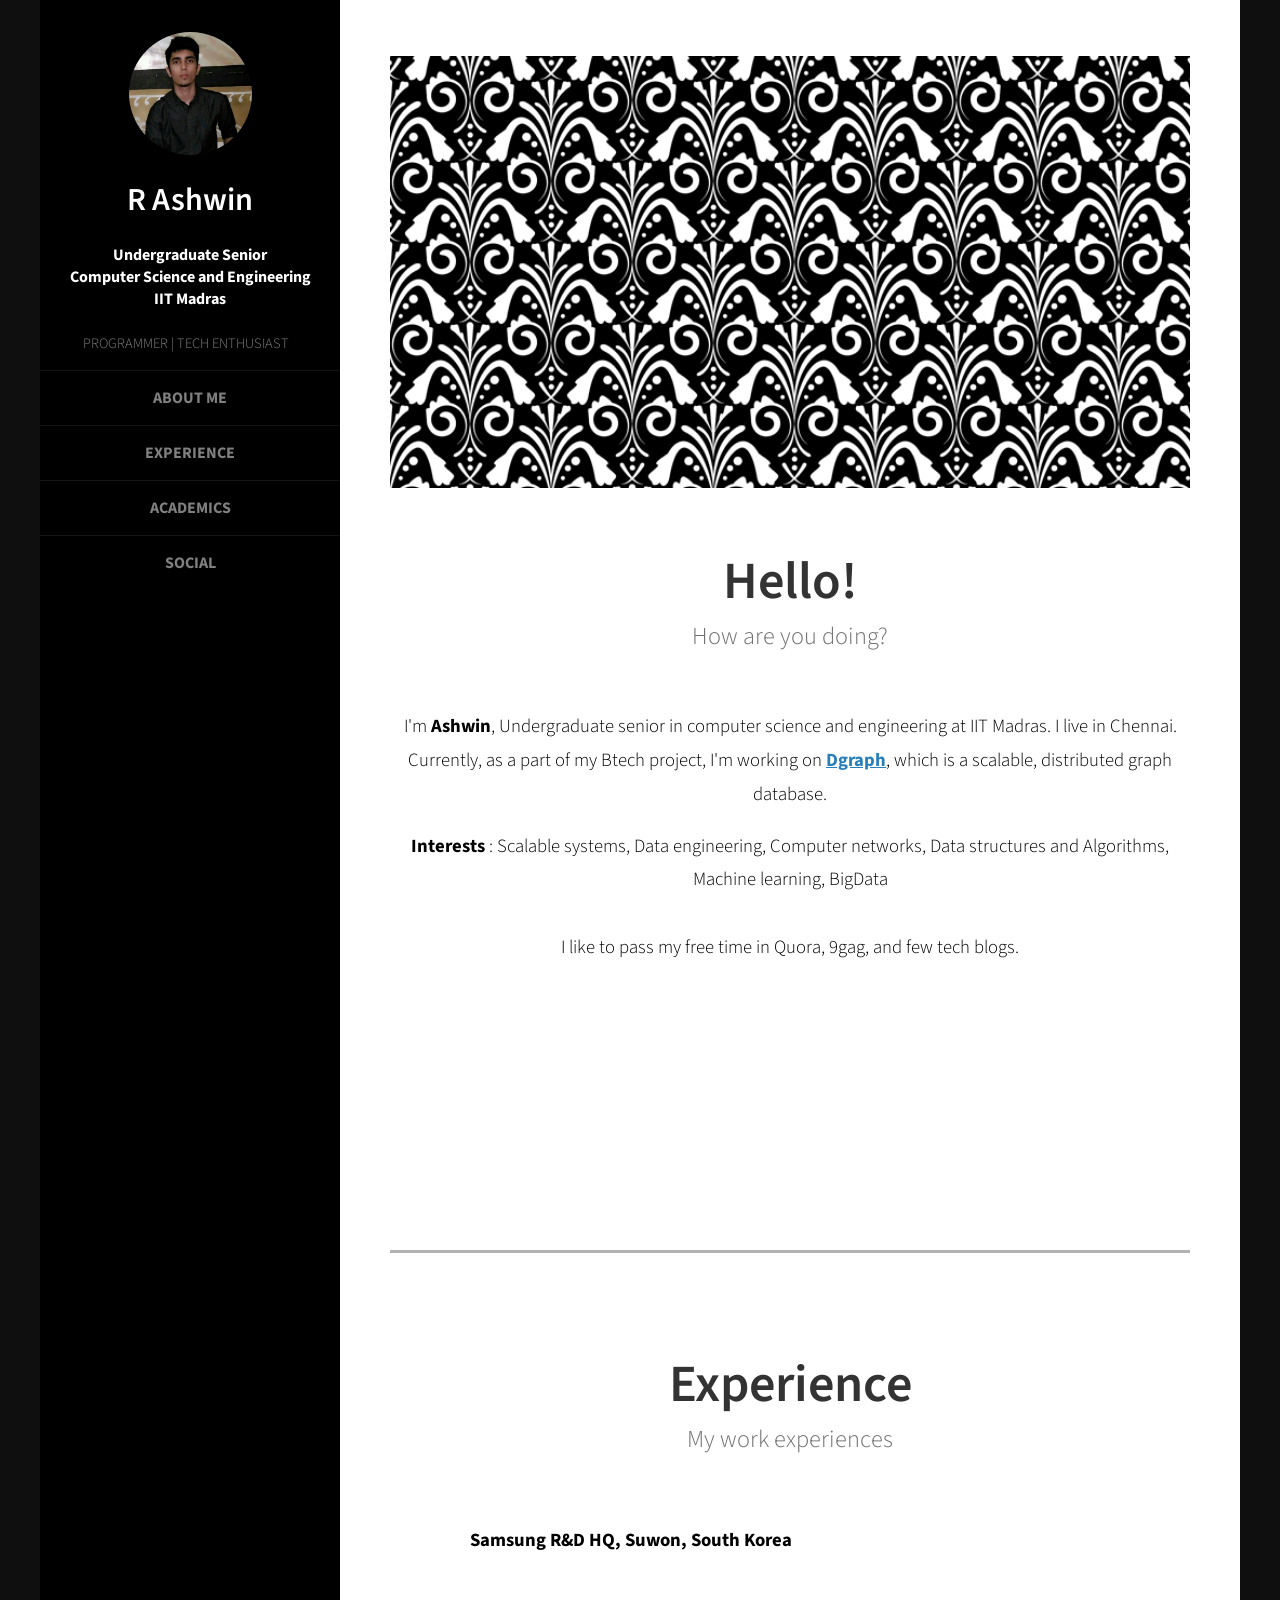
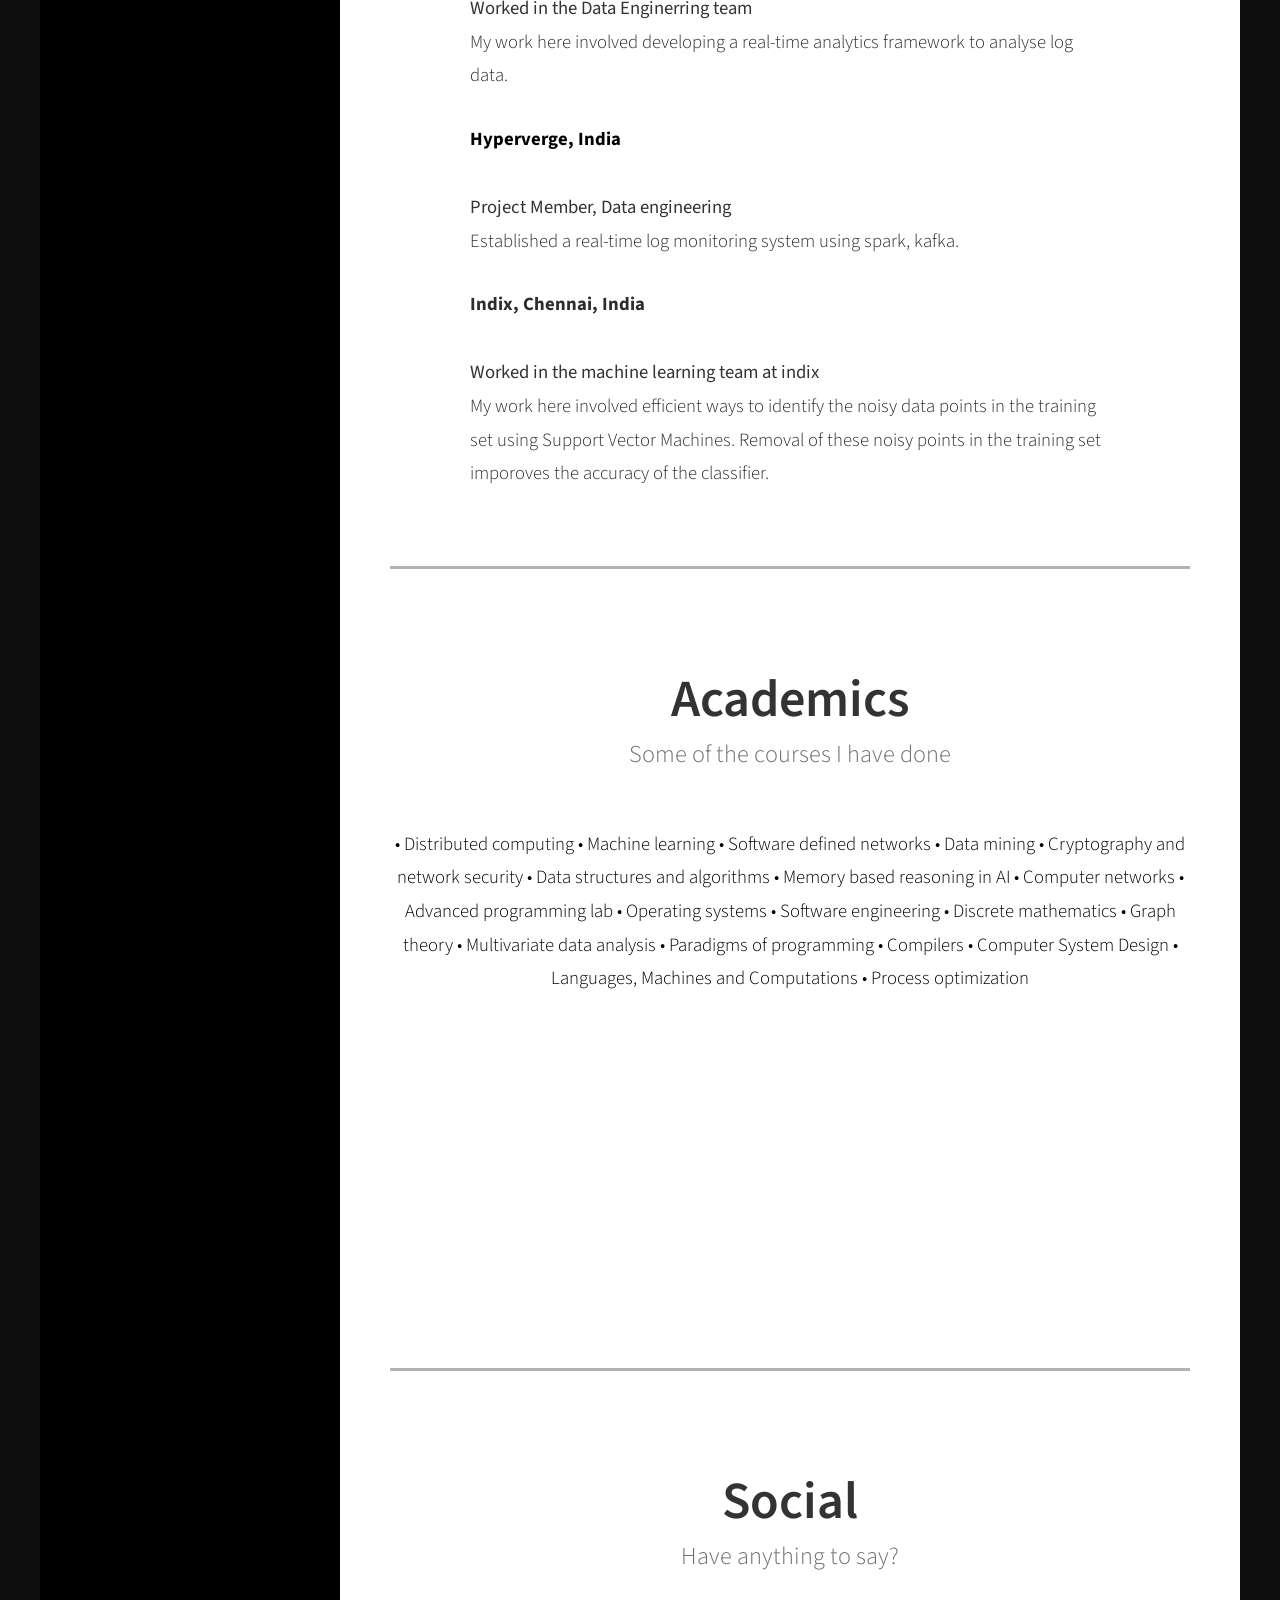
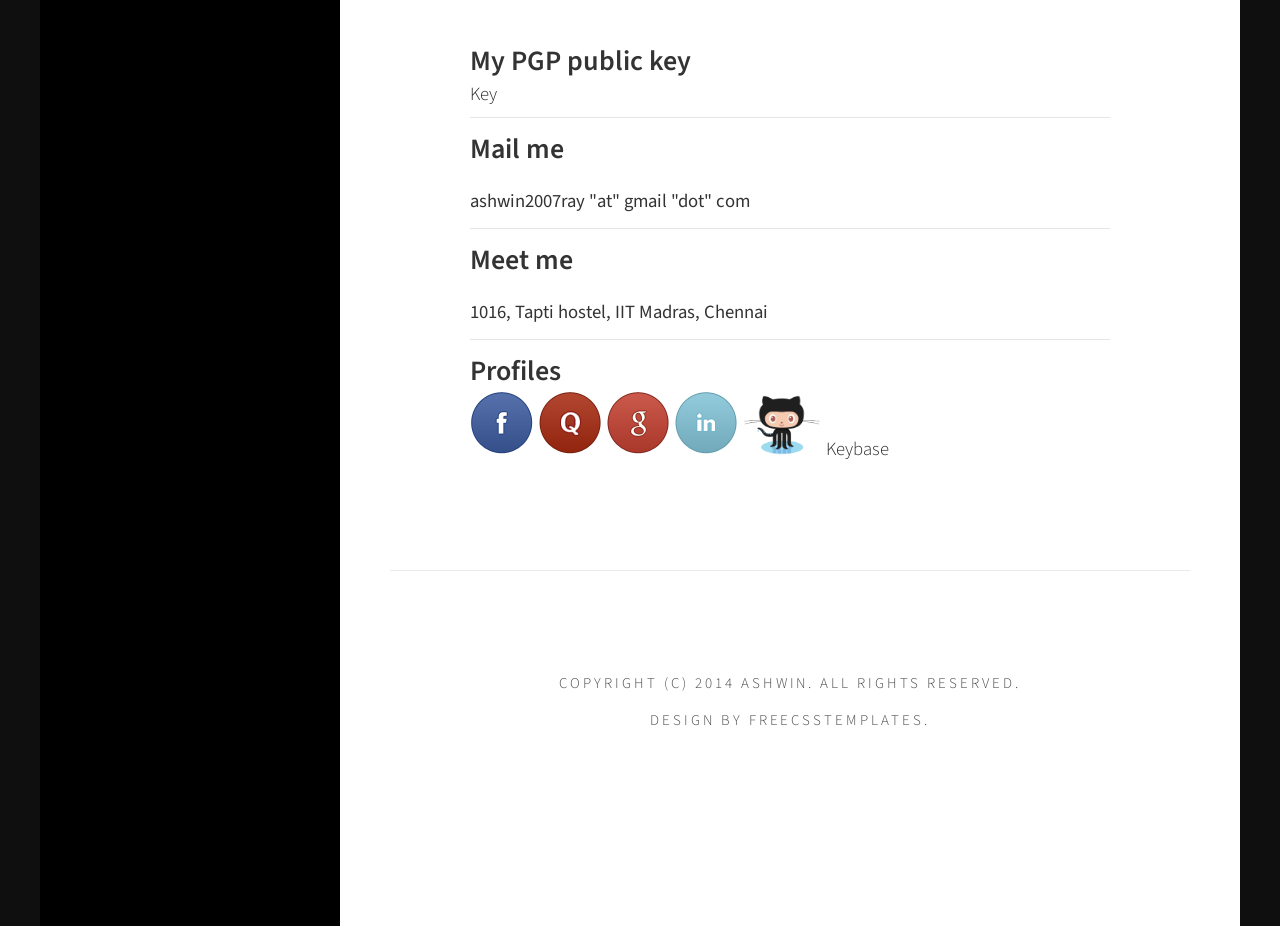
==== commit c82ce190: "Add keybase link" ====
--- a/index.html
+++ b/index.html
@@ -62,7 +62,6 @@
 				<li class="current_page_item"><a href="#about" accesskey="1" title="">About Me</a></li>
 				<li><a href="#Experience" accesskey="4" title="">Experience</a></li>
 				<li><a href="#course" accesskey="2" title="">Academics</a></li>
-				<li><a href="https://drive.google.com/open?id=0B-dcdYzNnLnGd2JTbTAtV01GTTQ" target = "_blank">Resume</a></li>
 				<li><a href="#Social" accesskey="6" title="">Social</a></li>
 				
 			
@@ -256,7 +255,8 @@
 			<a href="https://in.linkedin.com/in/ashwin95r" target="_blank"><img src="icons/linkedin.png"/></a>
 			
 			<a href="https://github.com/ashwin95r" target="_blank"><img src="icons/Octocat.png" height = 60 width = 80/></a>
-			
+		
+			<a href="keybase.io/ashwin95r" target="_blank">Keybase</a>	
 			</li>
 			
 			</ul>
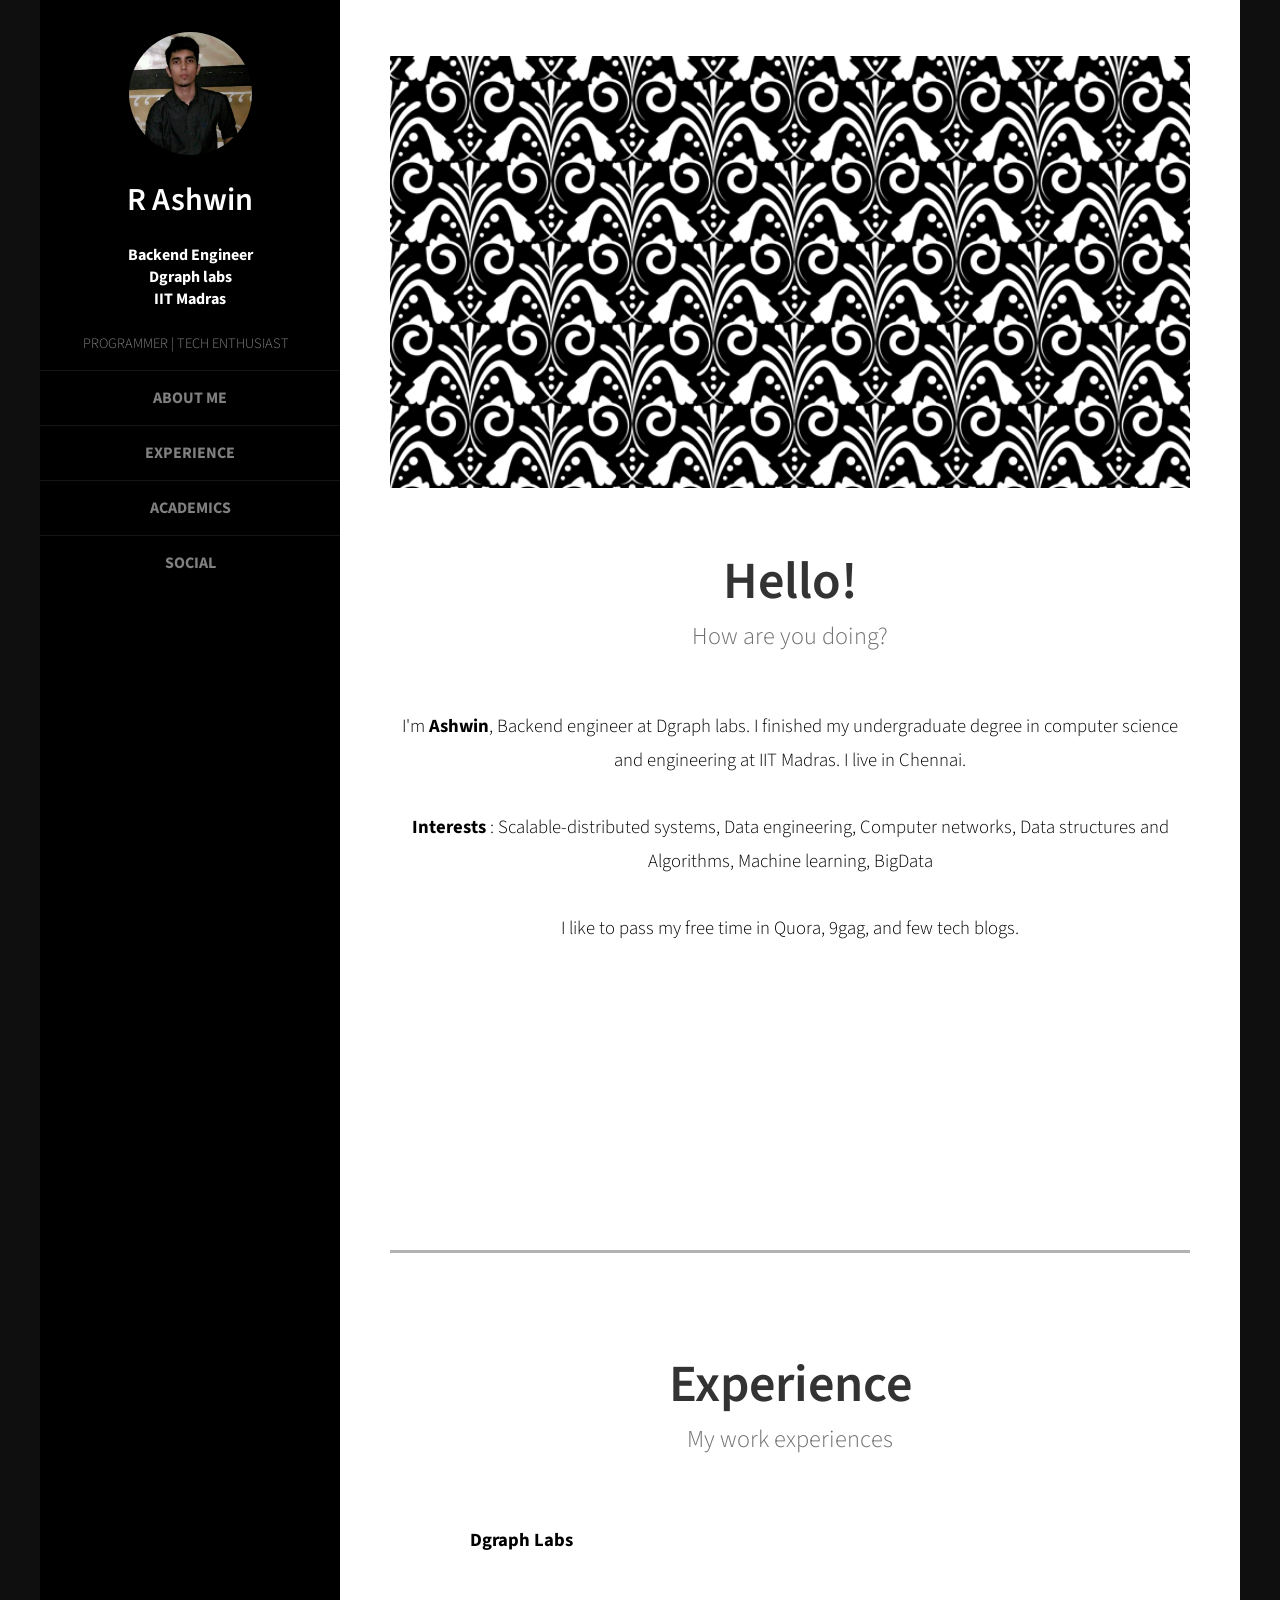
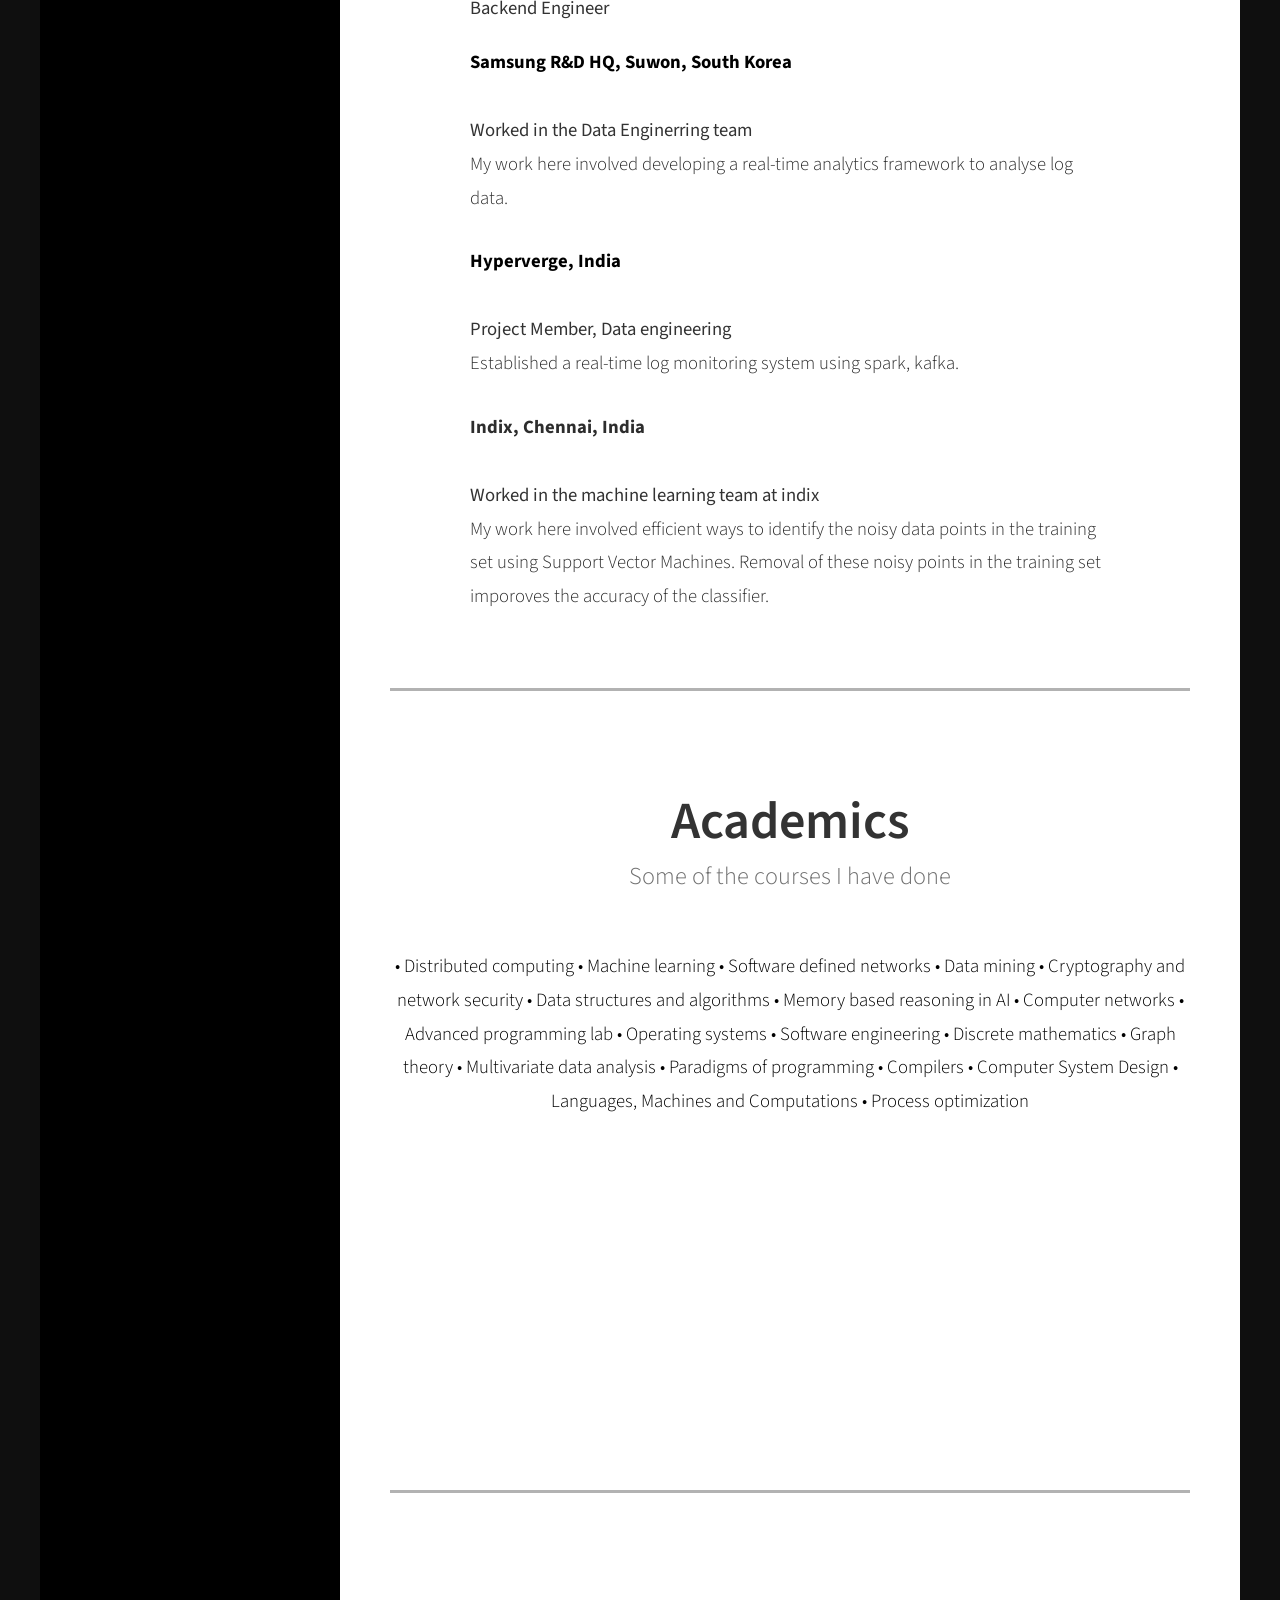
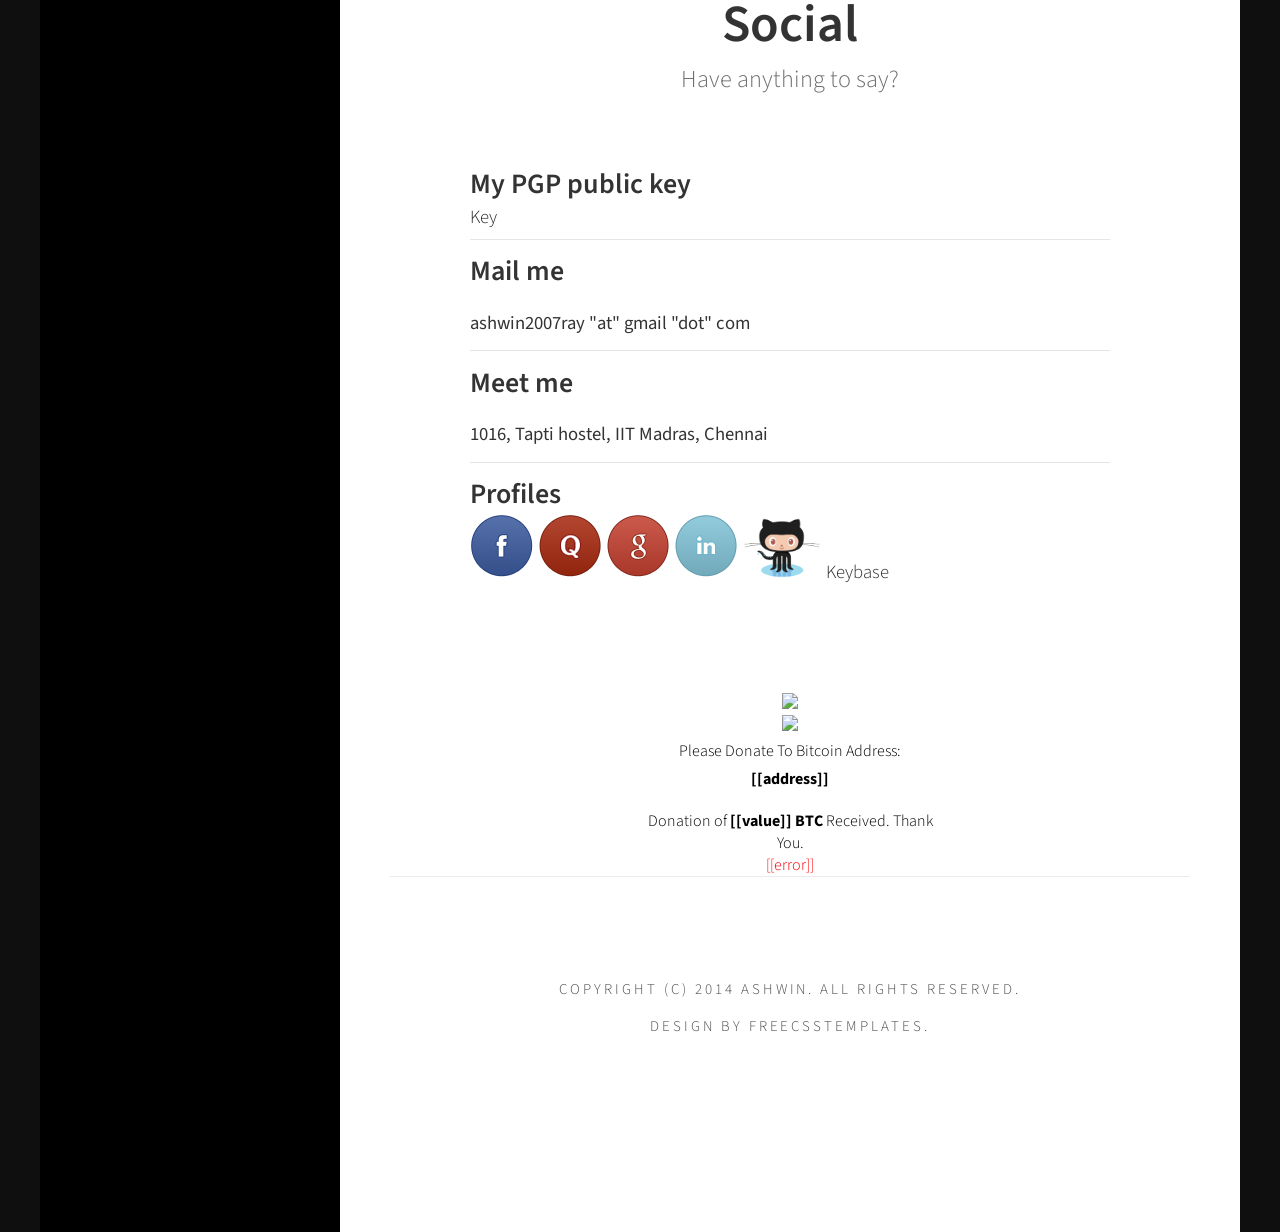
==== commit 3cc9e246: "Update info and add bitcoin address" ====
--- a/index.html
+++ b/index.html
@@ -21,6 +21,9 @@
 <link href="default.css" rel="stylesheet" type="text/css" media="all" />
 <link href="fonts.css" rel="stylesheet" type="text/css" media="all" />
 
+<script type="text/javascript" src="https://ajax.googleapis.com/ajax/libs/jquery/1.8.0/jquery.min.js"></script>
+<script type="text/javascript" src="https://blockchain.info/Resources/js/pay-now-button.js"></script>
+
 <script>
   (function(i,s,o,g,r,a,m){i['GoogleAnalyticsObject']=r;i[r]=i[r]||function(){
   (i[r].q=i[r].q||[]).push(arguments)},i[r].l=1*new Date();a=s.createElement(o),
@@ -52,19 +55,17 @@
 		<div id="logo">
 			<img height = 123 width = 123 src="images/choki_e.jpg" alt="" />
 			<h1><a href="#">R Ashwin</a><br>
-			<h4><a>Undergraduate Senior</a><br>
-			<a href="http://www.cse.iitm.ac.in/" target="_blank">Computer Science and Engineering</a><br>
+			<h4><a>Backend Engineer</a><br>
+			<a href="https://dgraph.io/" target="_blank">Dgraph labs</a><br>
 			<a href="https://www.iitm.ac.in/" target="_blank">IIT Madras</a></h4></h1>
 			<span><a>Programmer | Tech enthusiast</a></span>
 		</div>
 		<div id="menu">
 			<ul>
 				<li class="current_page_item"><a href="#about" accesskey="1" title="">About Me</a></li>
-				<li><a href="#Experience" accesskey="4" title="">Experience</a></li>
-				<li><a href="#course" accesskey="2" title="">Academics</a></li>
-				<li><a href="#Social" accesskey="6" title="">Social</a></li>
-				
-			
+				<li><a href="#Experience" accesskey="2" title="">Experience</a></li>
+				<li><a href="#course" accesskey="3" title="">Academics</a></li>
+				<li><a href="#Social" accesskey="4" title="">Social</a></li>		
 			</ul>
 			
 		</div>
@@ -83,9 +84,9 @@
 				<h2>Hello!</h2>
 				<span class="byline">How are you doing?</span>
 			</div>
-			<p>I'm <strong>Ashwin</strong>, Undergraduate senior in computer science and engineering at IIT Madras. I live in Chennai. Currently, as a part of my Btech project, I'm working on <a href="http://dgraph.io/" target="_blank"><b>Dgraph</b></a>, which is a scalable, distributed graph database.<p>
-
-	<span><strong>Interests </strong>: Scalable systems, Data engineering, Computer networks, Data structures and Algorithms, Machine learning, BigData</span><br><br>
+			<p>I'm <strong>Ashwin</strong>, Backend engineer at Dgraph labs. I finished my undergraduate degree in computer science and engineering at IIT Madras. I live in Chennai.
+      <br><br>
+      <span><strong>Interests </strong>: Scalable-distributed systems, Data engineering, Computer networks, Data structures and Algorithms, Machine learning, BigData</span><br><br>
 
  I like to pass my free time in Quora, 9gag, and few tech blogs.
 </p>
@@ -99,6 +100,12 @@
 				<span class="byline">My work experiences</span>
 			</div>
 			<ul class="style2">
+				<li class="first">
+					<p class="date"><b>Dgraph Labs</b></p>
+					<h3>Backend Engineer</h3>
+				</li>					
+			</ul>
+      <ul class="style2">
 				<li class="first">
 					<p class="date"><b>Samsung R&D HQ, Suwon, South Korea</b></p>
 					<h3>Worked in the Data Enginerring team</h3>
@@ -256,15 +263,32 @@
 			
 			<a href="https://github.com/ashwin95r" target="_blank"><img src="icons/Octocat.png" height = 60 width = 80/></a>
 		
-			<a href="keybase.io/ashwin95r" target="_blank">Keybase</a>	
+			<a href="https://keybase.io/ashwin95r" target="_blank">Keybase</a>	
 			</li>
-			
-			</ul>
 	
-		
+			</ul>
 	</div>
 
-	
+				<div style="font-size:16px;margin:0 auto;width:300px" class="blockchain-btn"
+     			data-address="1Pt3cd4jEicHiAFEjthLmP3otrqhDomQjF"
+     			data-shared="false">
+    		<div class="blockchain stage-begin">
+        	<img src="https://blockchain.info/Resources/buttons/donate_64.png"/>
+    		</div>
+    		<div class="blockchain stage-loading" style="text-align:center">
+        	<img src="https://blockchain.info/Resources/loading-large.gif"/>
+    		</div>
+    		<div class="blockchain stage-ready">
+         <p align="center">Please Donate To Bitcoin Address: <b>[[address]]</b></p>
+         <p align="center" class="qr-code"></p>
+    		</div>
+    		<div class="blockchain stage-paid">
+         Donation of <b>[[value]] BTC</b> Received. Thank You.
+    		</div>
+    		<div class="blockchain stage-error">
+        	<font color="red">[[error]]</font>
+    		</div>
+				</div>	
 		<div id="copyright" >
 			
 			<span>Copyright (c) 2014 Ashwin. All rights reserved.</span>
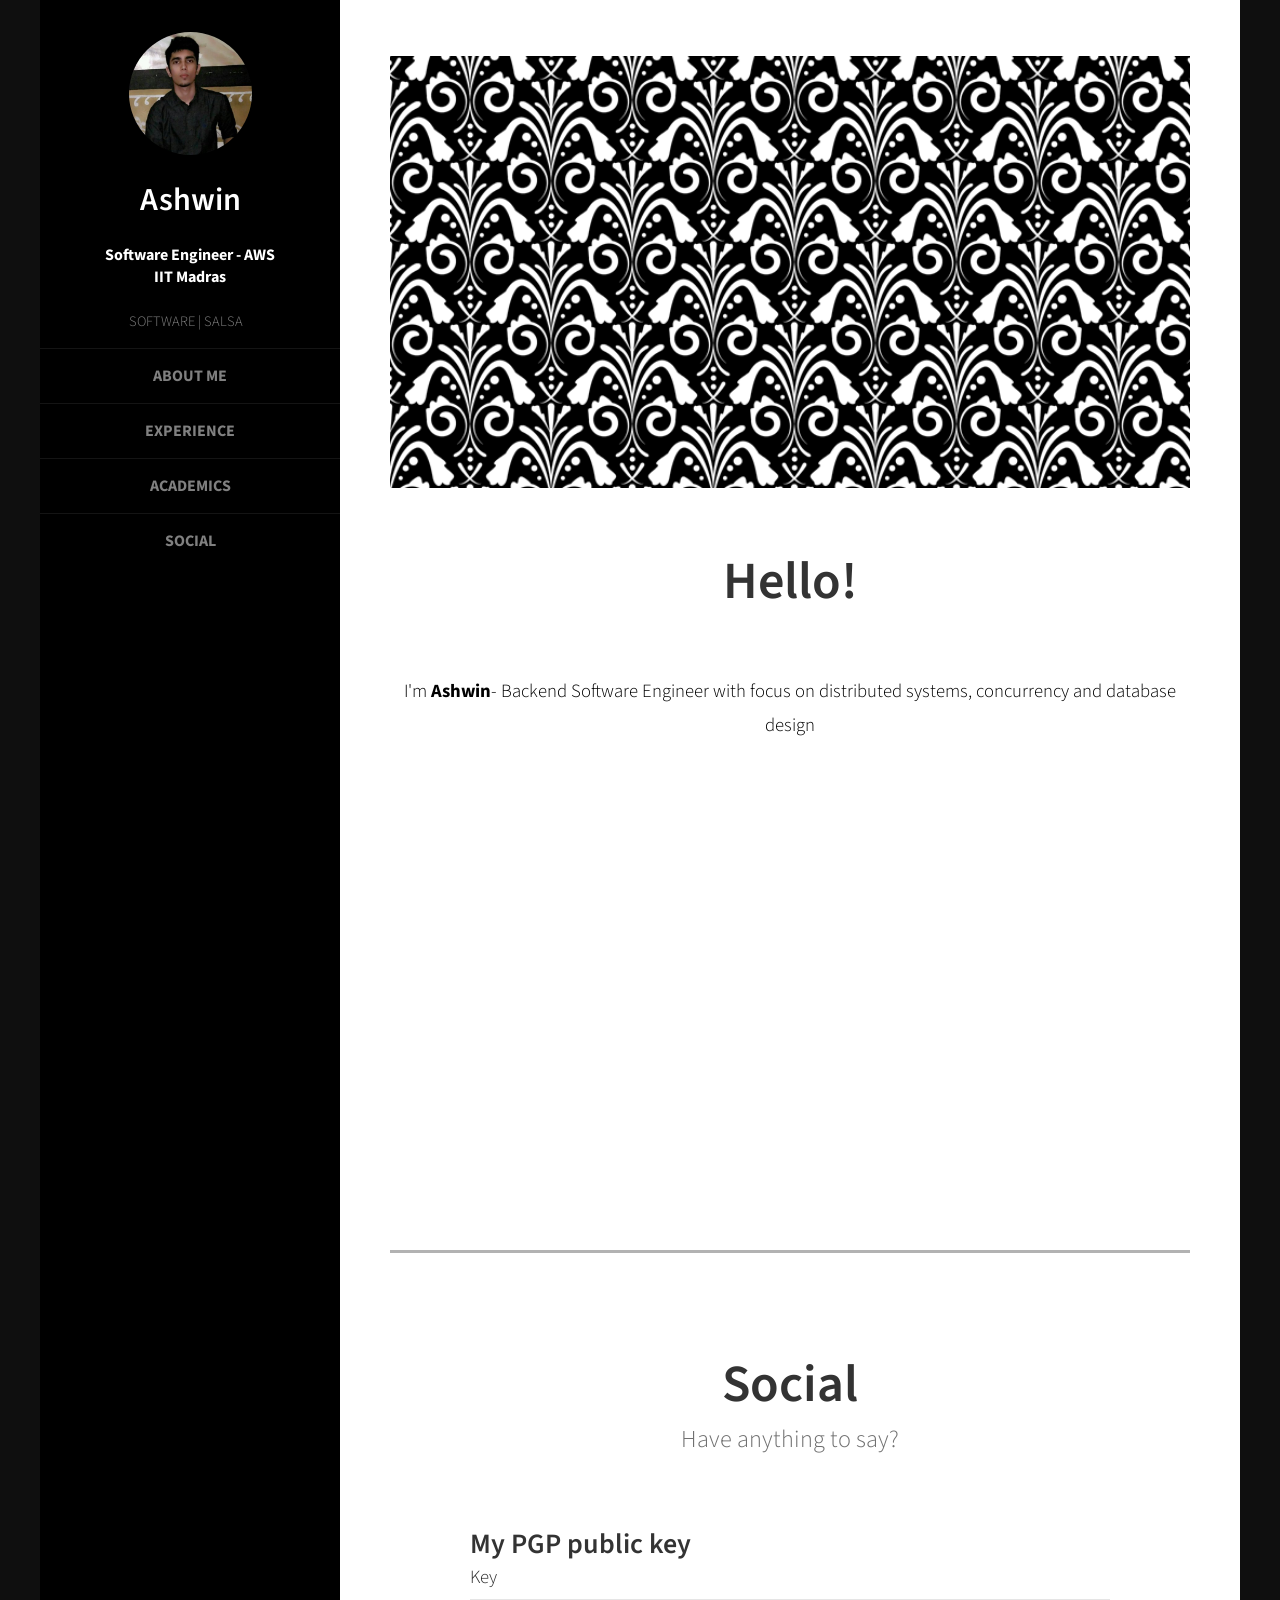
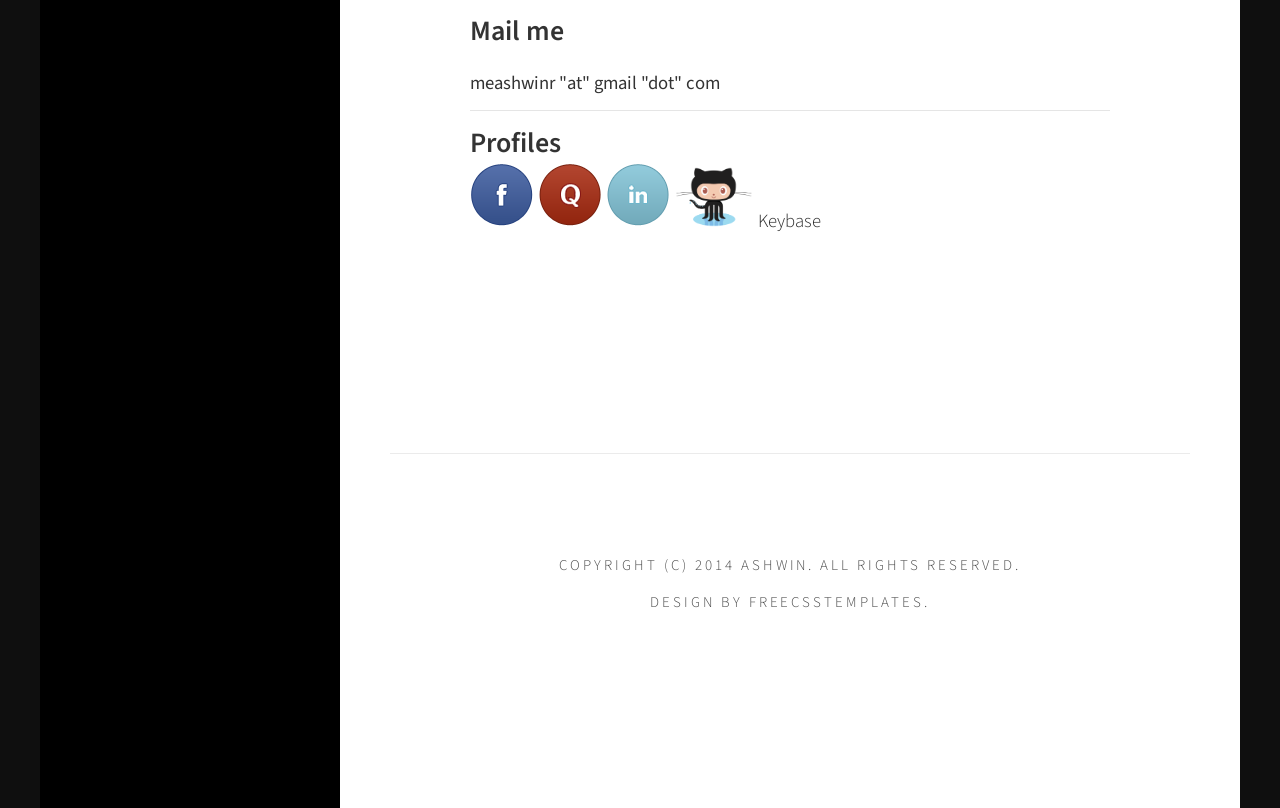
==== commit 7a18cc20: "Cleanup" ====
--- a/index.html
+++ b/index.html
@@ -54,11 +54,10 @@
 	<div id="header">
 		<div id="logo">
 			<img height = 123 width = 123 src="images/choki_e.jpg" alt="" />
-			<h1><a href="#">R Ashwin</a><br>
-			<h4><a>Backend Engineer</a><br>
-			<a href="https://dgraph.io/" target="_blank">Dgraph labs</a><br>
+			<h1><a href="#">Ashwin</a><br>
+			<h4><a>Software Engineer - AWS</a><br>
 			<a href="https://www.iitm.ac.in/" target="_blank">IIT Madras</a></h4></h1>
-			<span><a>Programmer | Tech enthusiast</a></span>
+			<span><a>Software | Salsa</a></span>
 		</div>
 		<div id="menu">
 			<ul>
@@ -82,150 +81,12 @@
 				<a name ="about"></a>
 			<div class="title">
 				<h2>Hello!</h2>
-				<span class="byline">How are you doing?</span>
 			</div>
-			<p>I'm <strong>Ashwin</strong>, Backend engineer at Dgraph labs. I finished my undergraduate degree in computer science and engineering at IIT Madras. I live in Chennai.
-      <br><br>
-      <span><strong>Interests </strong>: Scalable-distributed systems, Data engineering, Computer networks, Data structures and Algorithms, Machine learning, BigData</span><br><br>
-
- I like to pass my free time in Quora, 9gag, and few tech blogs.
-</p>
+			<p>I'm <strong>Ashwin</strong>- Backend Software Engineer with focus on distributed systems, concurrency and database design </p>
 			</ul>
 			</div>
 			
-			<div id="featured">
-			<a name ="Experience"></a>
-			<div class="title">
-				<h2>Experience</h2>
-				<span class="byline">My work experiences</span>
-			</div>
-			<ul class="style2">
-				<li class="first">
-					<p class="date"><b>Dgraph Labs</b></p>
-					<h3>Backend Engineer</h3>
-				</li>					
-			</ul>
-      <ul class="style2">
-				<li class="first">
-					<p class="date"><b>Samsung R&D HQ, Suwon, South Korea</b></p>
-					<h3>Worked in the Data Enginerring team</h3>
-					<p><a>My work here involved developing a real-time analytics framework to analyse log data.					
-					</a></p>
-				</li>					
-			</ul>
-			<ul class="style2">
-				<li class="second">
-					<p class="date"><b>Hyperverge, India</b></p>
-					<h3>Project Member, Data engineering</h3>
-					<p><a>Established a real-time log monitoring system using spark, kafka.					
-					</a></p>
-				</li>					
-			</ul>
-			<ul class="style2">
-				<li class="second">
-					<p class="date"><a href="http://www.indix.com/" target="_blank"><b>Indix, Chennai, India</b></a></p>
-					<h3>Worked in the machine learning team at indix</h3>
-					<p><a>My work here involved efficient ways to identify the noisy data points in the training set using Support Vector Machines. 	 Removal of these noisy points in the training set imporoves the accuracy of the classifier.					
-					</a></p>
-				</li>					
-			</ul>
-			
-		</div>
-		
-		<!-- Courses -->	
-		
-		<div id="featured">
-			<a name ="course"></a>
-			<div class="title">
-				<h2>Academics</h2>
-				<span class="byline">Some of the courses I have done</span>
-			</div>
-
-					<p>
-• Distributed computing 
-• Machine learning 
-• Software defined networks 
-• Data mining 
-• Cryptography and network security 
-• Data structures and algorithms 
-• Memory based reasoning in AI 
-• Computer networks 
-• Advanced programming lab 
-• Operating systems 
-• Software engineering 
-• Discrete mathematics 
-• Graph theory 
-• Multivariate data analysis 
-• Paradigms of programming 
-• Compilers 
-• Computer System Design 
-• Languages, Machines and Computations 
-• Process optimization
-			<!--	
-				<li>
-					<p class="date"><a >LABS</a></p>
-					<h3><b>Completed</b></h3>
-					<p><a> • Computer Programming Lab 
-• Digital Logic and Design Lab • Advanced Programming Lab 
-• Assembly Language Programming Lab</a></p>
-				</li>
-				
-				-->
-			
-		</div>
-		
-		<!-- projects
-		
-		<div id="featured">
-			<a name ="project"></a>
-			<div class="title">
-				<h2>Projects</h2>
-				<span class="byline">Some of the projects that I have done</span>
-			</div>
-			<ul class="style2">
-				<!--
-				<li class="first">
-					<p class="date"><b>OpenCV</b></p>
-					<h3>Pattern following and projection from a projector using openCV.</h3>
-					<p><a>An application which can detect a pattern and project an image exactly on it when 
-viewed from different positions with a camera and projector.</a></p>
-				</li>
-				<li>
-					<p><b>Text Editor</b></p>
-					<h3>A Text Editor Using GTK library in C</h3>
-					<!--
-					<p><a > A Text editor with basic functionalities which has syntax highlight and tip feature for C keywords.<br> 
-							you can check it out on <a href="https://github.com/ashwin95r/BasicTextEditor/" target="_blank"> <strong>Github</strong> </a>
-					</a></p>
-				</li>
-				
-				
-				<li>
-					<p><b>Windows App</b></p>
-					<h3>Augmented Reality based windows phone app.</h3>
-					<!--
-					<p><a >A learning app which uses compass sensor to relate to the real world and uses 
-augmented reality to display the monuments which upon clicking, a quiz related to 
-the monument is started.
-</a></p>
-				</li>
-				<li>
-					<p><b>Spam Filter</b></p>
-					<h3>Implemented naive bayes classifer and uesd it to idetify spam mails</h3>
-					<p><a ></a></p>
-				</li>
-				
-				<li>
-					<h3>For more details, See my complete <a href="resume_ashwin.pdf"><strong>resume</strong></a></h3>
-					
-				</li>
-									
-			</ul>
-				
-		</div>
-		
-		-->	
-		
+		</li>
 		
 		<div id="featured" >
 			<a name ="Social"></a>
@@ -242,14 +103,9 @@
 				</li>
 				<li>					
 					<h2 >Mail me</h2>
-					<h3>ashwin2007ray "at" gmail "dot" com</h3>
+					<h3>meashwinr "at" gmail "dot" com</h3>
 					
-				</li>
-				<li>
-					<h2 >Meet me</h2>
-					<h3>1016, Tapti hostel, IIT Madras, Chennai</h3>
-				</li>
-				
+				</li>				
 			<li>
 					<h2>Profiles</h2>
 			
@@ -257,8 +113,6 @@
 			
 			<a href="https://www.quora.com/profile/Ashwin-Ramesh-4/activity" target="_blank"><img src="icons/quora.png"/></a>
 
-			<a href="https://plus.google.com/u/0/107294751957824394852/posts" target="_blank"><img src="icons/google-icon.png"/></a>
-			
 			<a href="https://in.linkedin.com/in/ashwin95r" target="_blank"><img src="icons/linkedin.png"/></a>
 			
 			<a href="https://github.com/ashwin95r" target="_blank"><img src="icons/Octocat.png" height = 60 width = 80/></a>
@@ -268,32 +122,12 @@
 	
 			</ul>
 	</div>
+	
+	<div id="copyright" >
 
-				<div style="font-size:16px;margin:0 auto;width:300px" class="blockchain-btn"
-     			data-address="1Pt3cd4jEicHiAFEjthLmP3otrqhDomQjF"
-     			data-shared="false">
-    		<div class="blockchain stage-begin">
-        	<img src="https://blockchain.info/Resources/buttons/donate_64.png"/>
-    		</div>
-    		<div class="blockchain stage-loading" style="text-align:center">
-        	<img src="https://blockchain.info/Resources/loading-large.gif"/>
-    		</div>
-    		<div class="blockchain stage-ready">
-         <p align="center">Please Donate To Bitcoin Address: <b>[[address]]</b></p>
-         <p align="center" class="qr-code"></p>
-    		</div>
-    		<div class="blockchain stage-paid">
-         Donation of <b>[[value]] BTC</b> Received. Thank You.
-    		</div>
-    		<div class="blockchain stage-error">
-        	<font color="red">[[error]]</font>
-    		</div>
-				</div>	
-		<div id="copyright" >
-			
-			<span>Copyright (c) 2014 Ashwin. All rights reserved.</span>
-			<span>Design by FreeCSSTemplates.</span>
-		</div>
+		<span>Copyright (c) 2014 Ashwin. All rights reserved.</span>
+		<span>Design by FreeCSSTemplates.</span>
+	</div>
 </div>
 
 </body>
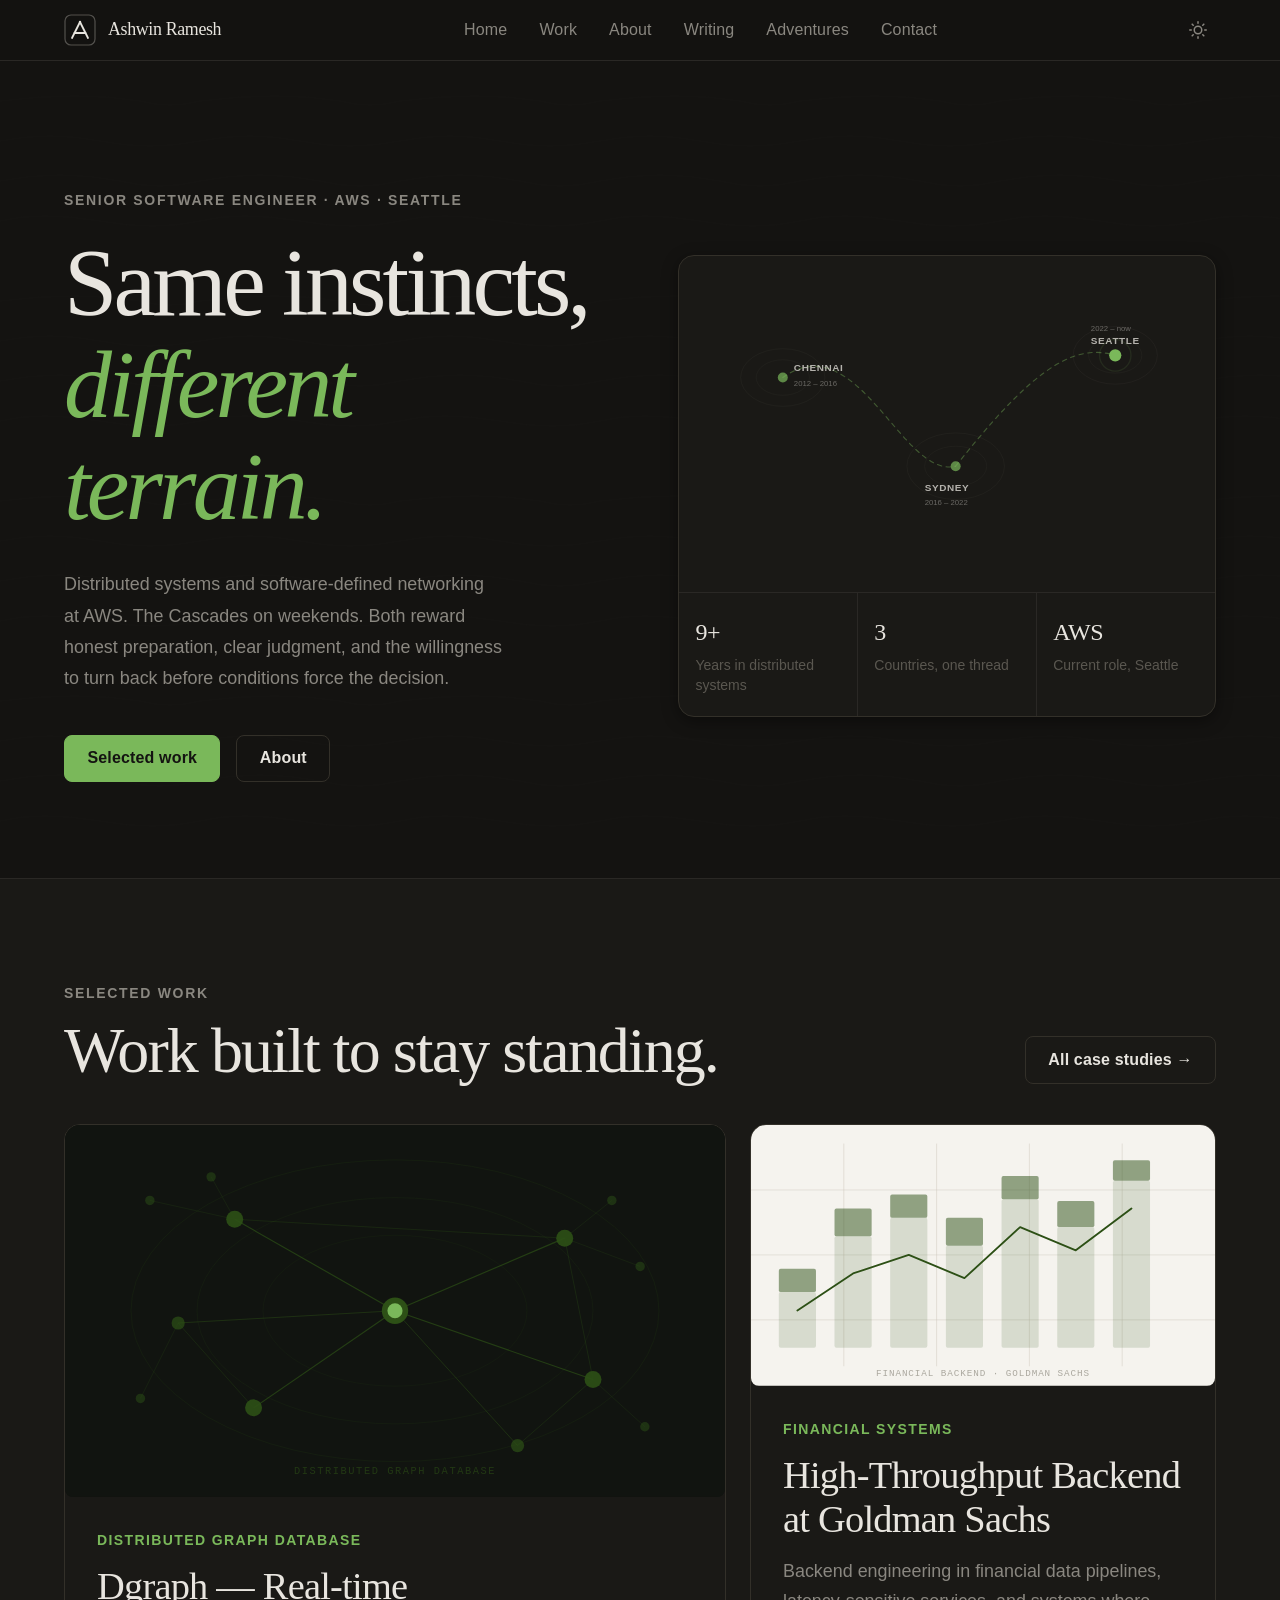
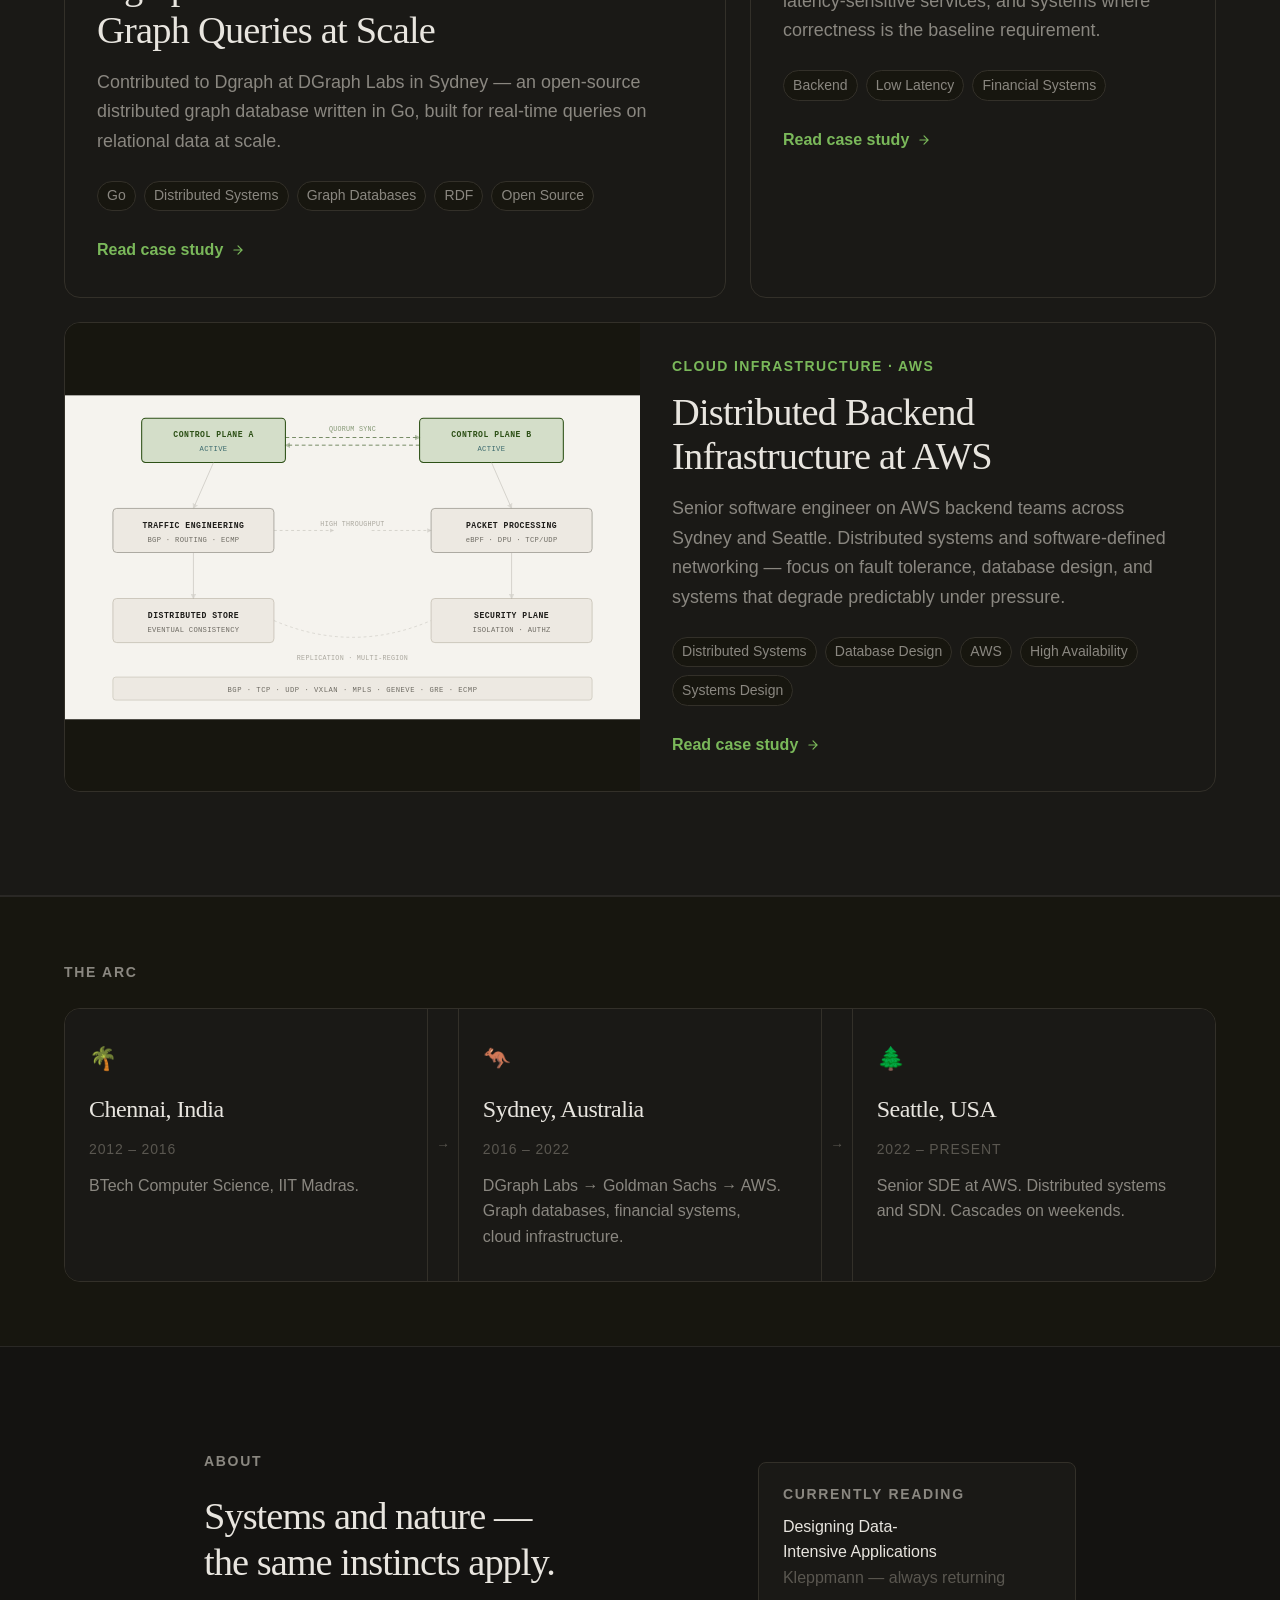
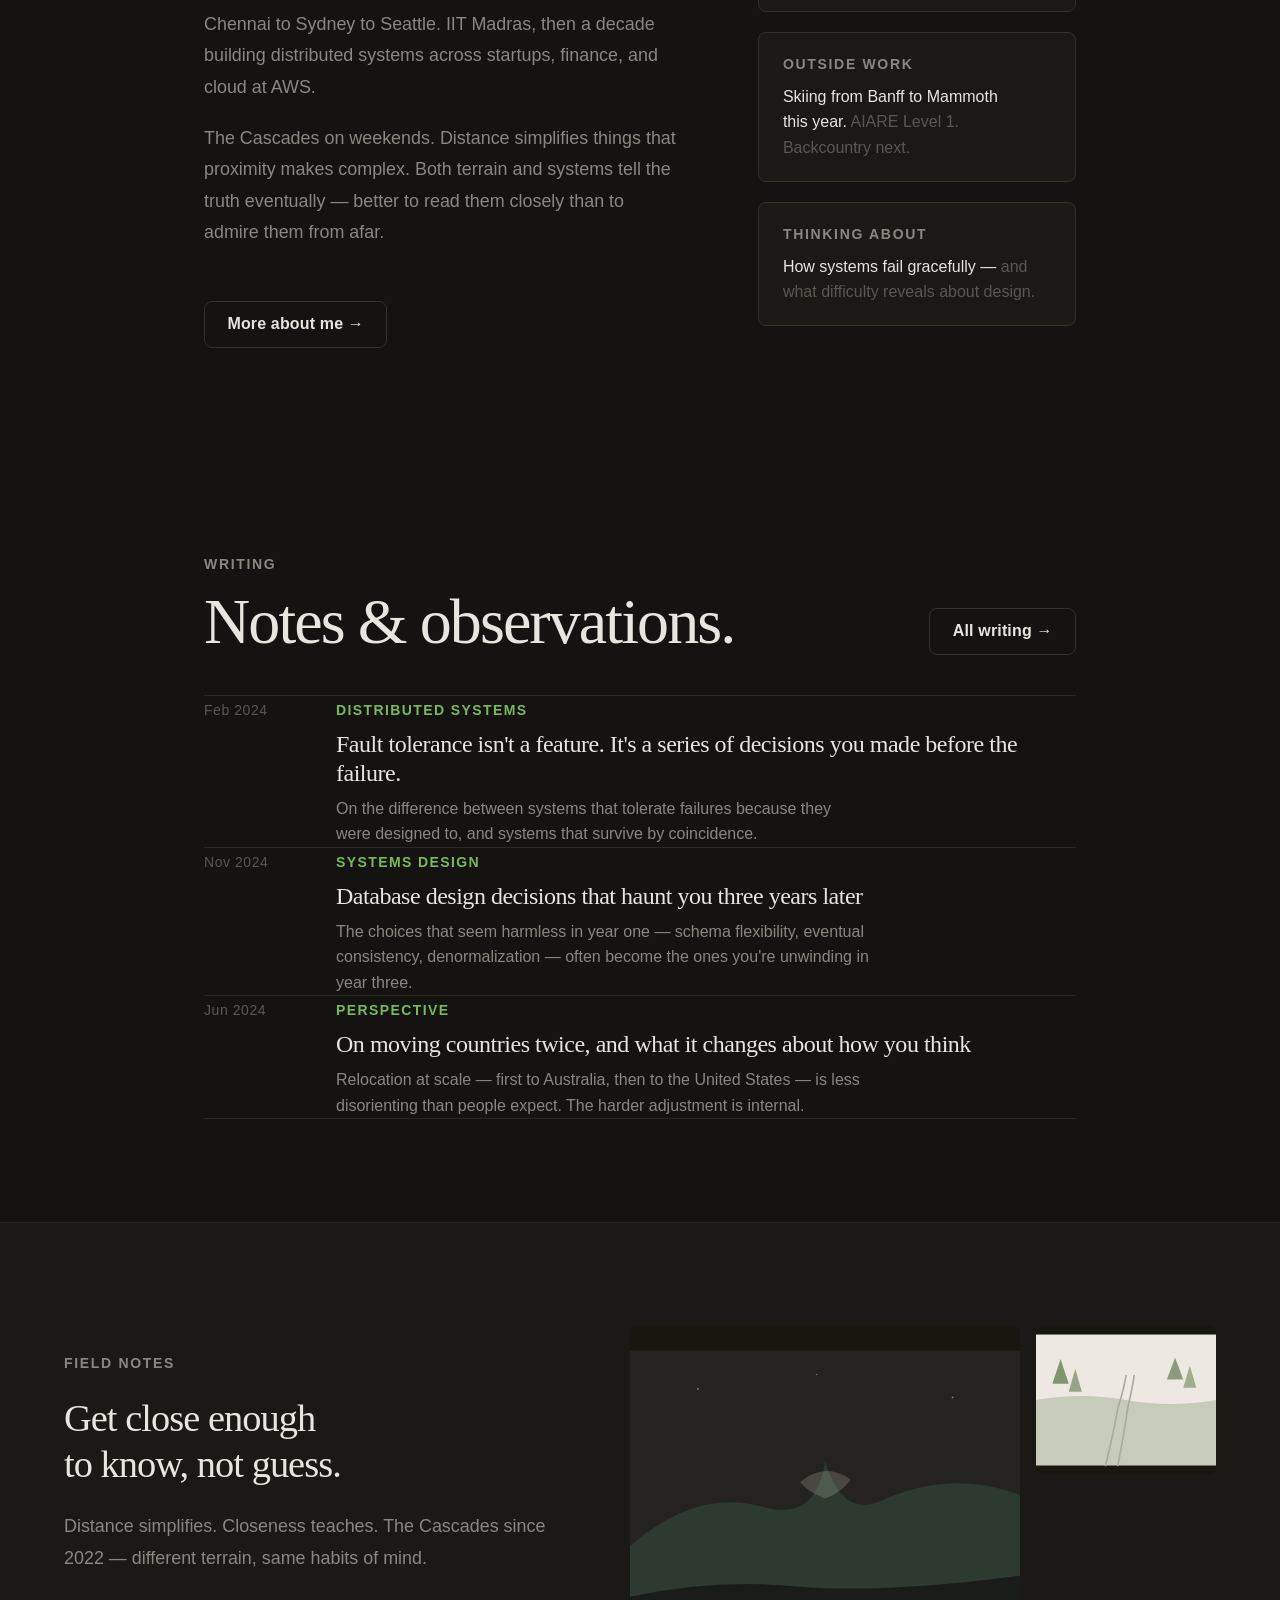
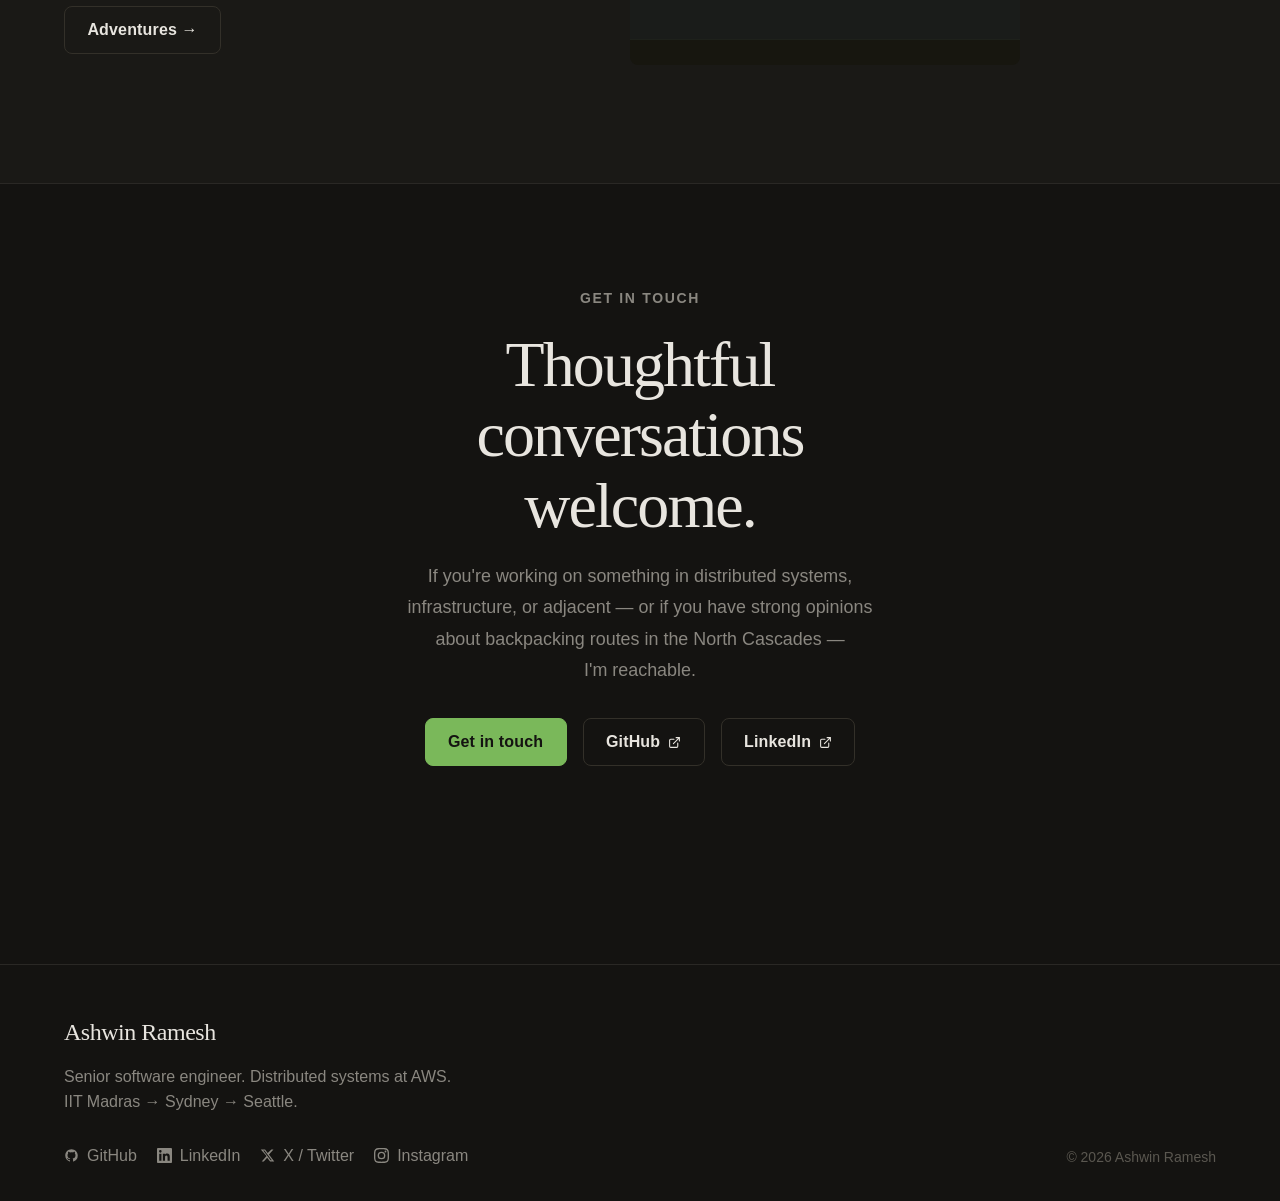
==== commit 38a959c7: "Personal website — distributed systems + Cascades, Chennai → Sydney → Seattle" ====
--- a/index.html
+++ b/index.html
@@ -1,134 +1,651 @@
-<!DOCTYPE html PUBLIC "-//W3C//DTD XHTML 1.0 Strict//EN" "http://www.w3.org/TR/xhtml1/DTD/xhtml1-strict.dtd">
-<!--
-Design by Free CSS Templates
-http://www.freecsstemplates.org
-Released for free under a Creative Commons Attribution 2.5 License
-
-Name       : Skeleton 
-Description: A two-column, fixed-width design with dark color scheme.
-Version    : 1.0
-Released   : 20130902
-
--->
-<html xmlns="http://www.w3.org/1999/xhtml">
-<head>
-<meta http-equiv="Content-Type" content="text/html; charset=utf-8" />
-<title>Ashwin</title>
-<meta name="keywords" content="" />
-<meta name="description" content="" />
-<link href="http://fonts.googleapis.com/css?family=Source+Sans+Pro:200,300,400,600,700,900" rel="stylesheet" />
-<link rel="shortcut icon" href="images/ashwin_icon3">
-<link href="default.css" rel="stylesheet" type="text/css" media="all" />
-<link href="fonts.css" rel="stylesheet" type="text/css" media="all" />
-
-<script type="text/javascript" src="https://ajax.googleapis.com/ajax/libs/jquery/1.8.0/jquery.min.js"></script>
-<script type="text/javascript" src="https://blockchain.info/Resources/js/pay-now-button.js"></script>
-
-<script>
-  (function(i,s,o,g,r,a,m){i['GoogleAnalyticsObject']=r;i[r]=i[r]||function(){
-  (i[r].q=i[r].q||[]).push(arguments)},i[r].l=1*new Date();a=s.createElement(o),
-  m=s.getElementsByTagName(o)[0];a.async=1;a.src=g;m.parentNode.insertBefore(a,m)
-  })(window,document,'script','//www.google-analytics.com/analytics.js','ga');
-
-  ga('create', 'UA-71605383-1', 'auto');
-  ga('send', 'pageview');
-
-</script>
-
-<div id="fb-root"></div>
-<script>(function(d, s, id) {
-  var js, fjs = d.getElementsByTagName(s)[0];
-  if (d.getElementById(id)) return;
-  js = d.createElement(s); js.id = id;
-  js.src = "//connect.facebook.net/en_US/all.js#xfbml=1";
-  fjs.parentNode.insertBefore(js, fjs);
-}(document, 'script', 'facebook-jssdk'));
-</script>
-
-
-<!--[if IE 6]><link href="default_ie6.css" rel="stylesheet" type="text/css" /><![endif]-->
-
-</head>
-<body>
-<div id="page" class="container">
-	<div id="header">
-		<div id="logo">
-			<img height = 123 width = 123 src="images/choki_e.jpg" alt="" />
-			<h1><a href="#">Ashwin</a><br>
-			<h4><a>Software Engineer - AWS</a><br>
-			<a href="https://www.iitm.ac.in/" target="_blank">IIT Madras</a></h4></h1>
-			<span><a>Software | Salsa</a></span>
-		</div>
-		<div id="menu">
-			<ul>
-				<li class="current_page_item"><a href="#about" accesskey="1" title="">About Me</a></li>
-				<li><a href="#Experience" accesskey="2" title="">Experience</a></li>
-				<li><a href="#course" accesskey="3" title="">Academics</a></li>
-				<li><a href="#Social" accesskey="4" title="">Social</a></li>		
-			</ul>
-			
-		</div>
-
-	</div>
-	
-	
-	<div id="main">
-	
-		<div id="banner">
-			<img src="images/damask-seamless-pattern-dark-1496.png" alt="" class="image-full" />
-		</div>
-		<div id="welcome">
-				<a name ="about"></a>
-			<div class="title">
-				<h2>Hello!</h2>
-			</div>
-			<p>I'm <strong>Ashwin</strong>- Backend Software Engineer with focus on distributed systems, concurrency and database design </p>
-			</ul>
-			</div>
-			
-		</li>
-		
-		<div id="featured" >
-			<a name ="Social"></a>
-			<div class="title">
-				<h2>Social</h2>
-				<span class="byline">Have anything to say?</span>
-			</div>
-			<ul class="style2">
-				<li>
-					
-					<h2 >My PGP public key</h2>
-					<a href="public.asc" target="_blank">Key</a>
-					
-				</li>
-				<li>					
-					<h2 >Mail me</h2>
-					<h3>meashwinr "at" gmail "dot" com</h3>
-					
-				</li>				
-			<li>
-					<h2>Profiles</h2>
-			
-			<a href="http://www.facebook.com/ashwin.r.95" target="_blank"><img src="icons/facebook.png"/></a>
-			
-			<a href="https://www.quora.com/profile/Ashwin-Ramesh-4/activity" target="_blank"><img src="icons/quora.png"/></a>
-
-			<a href="https://in.linkedin.com/in/ashwin95r" target="_blank"><img src="icons/linkedin.png"/></a>
-			
-			<a href="https://github.com/ashwin95r" target="_blank"><img src="icons/Octocat.png" height = 60 width = 80/></a>
-		
-			<a href="https://keybase.io/ashwin95r" target="_blank">Keybase</a>	
-			</li>
-	
-			</ul>
-	</div>
-	
-	<div id="copyright" >
-
-		<span>Copyright (c) 2014 Ashwin. All rights reserved.</span>
-		<span>Design by FreeCSSTemplates.</span>
-	</div>
-</div>
-
-</body>
-</html>
+<!DOCTYPE html>
+<html lang="en" data-theme="light">
+<head>
+  <meta charset="UTF-8" />
+  <meta name="viewport" content="width=device-width, initial-scale=1.0" />
+  <title>Ashwin Ramesh — Senior Software Engineer, AWS</title>
+  <meta name="description" content="Ashwin Ramesh is a senior software engineer at AWS in Seattle, specializing in distributed systems and backend infrastructure. IIT Madras → Sydney → Seattle." />
+
+  <!-- Open Graph -->
+  <meta property="og:type" content="website" />
+  <meta property="og:url" content="https://ashwin95r.github.io/" />
+  <meta property="og:title" content="Ashwin Ramesh — Senior Software Engineer" />
+  <meta property="og:description" content="Distributed systems engineer at AWS. IIT Madras → Sydney → Seattle." />
+  <meta property="og:image" content="https://ashwin95r.github.io/images/og-cover.jpg" />
+
+  <!-- Twitter Card -->
+  <meta name="twitter:card" content="summary_large_image" />
+  <meta name="twitter:site" content="@ashwin_rrr" />
+  <meta name="twitter:title" content="Ashwin Ramesh — Senior Software Engineer" />
+  <meta name="twitter:description" content="Distributed systems engineer at AWS. IIT Madras → Sydney → Seattle." />
+
+  <!-- Canonical -->
+  <link rel="canonical" href="https://ashwin95r.github.io/" />
+
+  <!-- Structured Data -->
+  <script type="application/ld+json">
+  {
+    "@context": "https://schema.org",
+    "@type": "Person",
+    "name": "Ashwin Ramesh",
+    "jobTitle": "Senior Software Engineer",
+    "worksFor": { "@type": "Organization", "name": "Amazon Web Services" },
+    "alumniOf": { "@type": "Organization", "name": "Indian Institute of Technology Madras" },
+    "url": "https://ashwin95r.github.io",
+    "sameAs": [
+      "https://github.com/ashwin95r",
+      "https://linkedin.com/in/ashwin95r",
+      "https://twitter.com/ashwin_rrr",
+      "https://instagram.com/ashwin_rrr"
+    ]
+  }
+  </script>
+
+  <!-- Fonts: Zodiak (display serif) + Satoshi (body sans) -->
+  <link rel="preconnect" href="https://api.fontshare.com" />
+  <link href="https://api.fontshare.com/v2/css?f[]=zodiak@400,500,700&f[]=satoshi@300,400,500,700&display=swap" rel="stylesheet" />
+
+  <!-- Styles -->
+  <link rel="stylesheet" href="css/base.css" />
+  <link rel="stylesheet" href="css/components.css" />
+  <link rel="stylesheet" href="css/home.css" />
+
+  <!-- Favicon -->
+  <link rel="icon" type="image/svg+xml" href="images/favicon.svg" />
+  <!-- Google tag (gtag.js) -->
+  <script async src="https://www.googletagmanager.com/gtag/js?id=G-B6GVES3EQP"></script>
+  <script>
+    window.dataLayer = window.dataLayer || [];
+    function gtag(){dataLayer.push(arguments);}
+    gtag('js', new Date());
+    gtag('config', 'G-B6GVES3EQP');
+  </script>
+</head>
+<body>
+
+  <!-- ── Site Header ─────────────────────────────────────────── -->
+  <header class="site-header" role="banner">
+    <nav class="nav" aria-label="Main navigation">
+      <a href="/" class="nav__logo" aria-label="Ashwin Ramesh — home">
+        <!-- Inline SVG Logo -->
+        <svg class="nav__logo-mark" viewBox="0 0 32 32" fill="none" xmlns="http://www.w3.org/2000/svg" aria-hidden="true">
+          <rect x="1" y="1" width="30" height="30" rx="6" stroke="currentColor" stroke-width="1.2" fill="none" opacity="0.3"/>
+          <!-- A letterform — geometric, minimal -->
+          <path d="M8 24 L16 8 L24 24" stroke="currentColor" stroke-width="1.8" stroke-linecap="round" stroke-linejoin="round" fill="none"/>
+          <path d="M10.5 19 L21.5 19" stroke="currentColor" stroke-width="1.8" stroke-linecap="round" fill="none"/>
+          <!-- subtle dot — a routing node -->
+          <circle cx="16" cy="8" r="1.2" fill="currentColor"/>
+        </svg>
+        <span class="nav__logo-text">Ashwin Ramesh</span>
+      </a>
+
+      <ul class="nav__links" role="list">
+        <li><a href="/">Home</a></li>
+        <li><a href="/work/">Work</a></li>
+        <li><a href="/about/">About</a></li>
+        <li><a href="/writing/">Writing</a></li>
+        <li><a href="/adventures/">Adventures</a></li>
+        <li><a href="/contact/">Contact</a></li>
+      </ul>
+
+      <div class="nav__actions">
+        <button class="theme-toggle" data-theme-toggle aria-label="Switch to dark mode">
+          <svg width="18" height="18" viewBox="0 0 24 24" fill="none" stroke="currentColor" stroke-width="2" stroke-linecap="round" stroke-linejoin="round" aria-hidden="true"><path d="M21 12.79A9 9 0 1 1 11.21 3 7 7 0 0 0 21 12.79z"/></svg>
+        </button>
+        <button class="nav__mobile-toggle" data-mobile-toggle aria-label="Open navigation" aria-expanded="false">
+          <svg width="20" height="20" viewBox="0 0 24 24" fill="none" stroke="currentColor" stroke-width="2" stroke-linecap="round" aria-hidden="true"><line x1="3" y1="12" x2="21" y2="12"/><line x1="3" y1="6" x2="21" y2="6"/><line x1="3" y1="18" x2="21" y2="18"/></svg>
+        </button>
+      </div>
+    </nav>
+  </header>
+
+  <!-- ── Hero ────────────────────────────────────────────────── -->
+  <main>
+    <section class="hero topo-bg" aria-labelledby="hero-heading">
+      <div class="hero__inner container--wide">
+        <div class="hero__content">
+          <p class="hero__eyebrow label reveal">Senior Software Engineer · AWS · Seattle</p>
+          <h1 class="hero__heading reveal reveal--delay-1" id="hero-heading">
+            Same instincts,<br>
+            <em>different terrain.</em>
+          </h1>
+          <p class="hero__sub reveal reveal--delay-2">
+            Distributed systems and software-defined networking at AWS.
+            The Cascades on weekends. Both reward honest preparation,
+            clear judgment, and the willingness to turn back
+            before conditions force the decision.
+          </p>
+          <div class="hero__actions reveal reveal--delay-3">
+            <a href="/work/" class="btn btn--primary">Selected work</a>
+            <a href="/about/" class="btn btn--ghost">About</a>
+          </div>
+        </div>
+
+        <div class="hero__visual reveal reveal--delay-2">
+          <div class="hero__map-card">
+            <!-- Stylized route map — SVG -->
+            <svg viewBox="0 0 440 260" fill="none" xmlns="http://www.w3.org/2000/svg" class="route-map" aria-label="Journey map: Chennai to Sydney to Seattle" role="img">
+              <defs>
+                <marker id="arr-route" markerWidth="5" markerHeight="5" refX="4" refY="2.5" orient="auto">
+                  <path d="M0,0 L0,5 L5,2.5 Z" fill="var(--color-primary)" opacity="0.5"/>
+                </marker>
+              </defs>
+
+              <!-- Topo contour rings — Chennai -->
+              <ellipse cx="72" cy="88" rx="38" ry="26" stroke="currentColor" stroke-width="0.5" fill="none" opacity="0.06"/>
+              <ellipse cx="72" cy="88" rx="24" ry="16" stroke="currentColor" stroke-width="0.5" fill="none" opacity="0.05"/>
+              <!-- Topo contour rings — Sydney -->
+              <ellipse cx="228" cy="168" rx="44" ry="30" stroke="currentColor" stroke-width="0.5" fill="none" opacity="0.06"/>
+              <ellipse cx="228" cy="168" rx="28" ry="18" stroke="currentColor" stroke-width="0.5" fill="none" opacity="0.05"/>
+              <!-- Topo contour rings — Seattle -->
+              <ellipse cx="372" cy="68" rx="38" ry="26" stroke="currentColor" stroke-width="0.5" fill="none" opacity="0.07"/>
+              <ellipse cx="372" cy="68" rx="24" ry="16" stroke="currentColor" stroke-width="0.5" fill="none" opacity="0.06"/>
+
+              <!-- Route arc — Chennai to Sydney -->
+              <path d="M72 88 C140 40, 180 180, 228 168" stroke="var(--color-primary)" stroke-width="1" stroke-dasharray="4 4" opacity="0.4" stroke-linecap="round" fill="none"/>
+              <!-- Route arc — Sydney to Seattle -->
+              <path d="M228 168 C290 90, 330 55, 372 68" stroke="var(--color-primary)" stroke-width="1" stroke-dasharray="4 4" opacity="0.4" stroke-linecap="round" fill="none"/>
+
+              <!-- City dots -->
+              <circle cx="72" cy="88" r="4.5" fill="var(--color-primary)" opacity="0.7"/>
+              <circle cx="228" cy="168" r="4.5" fill="var(--color-primary)" opacity="0.7"/>
+              <circle cx="372" cy="68" r="5.5" fill="var(--color-primary)"/>
+              <!-- Pulse ring on Seattle (current) -->
+              <circle cx="372" cy="68" r="10" stroke="var(--color-primary)" stroke-width="1.2" fill="none" opacity="0.2">
+                <animate attributeName="r" values="8;18;8" dur="3.5s" repeatCount="indefinite"/>
+                <animate attributeName="opacity" values="0.3;0;0.3" dur="3.5s" repeatCount="indefinite"/>
+              </circle>
+
+              <!-- City labels — above/beside dots -->
+              <text x="82" y="82" font-size="9" fill="currentColor" opacity="0.75" font-family="sans-serif" font-weight="700" letter-spacing="0.06em">CHENNAI</text>
+              <text x="82" y="96" font-size="7" fill="currentColor" opacity="0.38" font-family="sans-serif">2012 – 2016</text>
+
+              <text x="200" y="190" font-size="9" fill="currentColor" opacity="0.75" font-family="sans-serif" font-weight="700" letter-spacing="0.06em">SYDNEY</text>
+              <text x="200" y="203" font-size="7" fill="currentColor" opacity="0.38" font-family="sans-serif">2016 – 2022</text>
+
+              <text x="350" y="58" font-size="9" fill="currentColor" opacity="0.75" font-family="sans-serif" font-weight="700" letter-spacing="0.06em">SEATTLE</text>
+              <text x="350" y="46" font-size="7" fill="currentColor" opacity="0.38" font-family="sans-serif">2022 – now</text>
+            </svg>
+
+            <div class="hero__map-meta">
+              <div class="hero__map-stat">
+                <span class="hero__map-stat-val">9+</span>
+                <span class="hero__map-stat-label">Years in distributed systems</span>
+              </div>
+              <div class="hero__map-divider"></div>
+              <div class="hero__map-stat">
+                <span class="hero__map-stat-val">3</span>
+                <span class="hero__map-stat-label">Countries, one thread</span>
+              </div>
+              <div class="hero__map-divider"></div>
+              <div class="hero__map-stat">
+                <span class="hero__map-stat-val">AWS</span>
+                <span class="hero__map-stat-label">Current role, Seattle</span>
+              </div>
+            </div>
+          </div>
+        </div>
+      </div>
+    </section>
+
+    <!-- ── Selected Work ──────────────────────────────────────── -->
+    <section class="section work-section" aria-labelledby="work-heading">
+      <div class="container--wide">
+        <div class="section-head">
+          <div class="section-head__left">
+            <p class="label reveal">Selected work</p>
+            <h2 class="section-title reveal reveal--delay-1" id="work-heading">
+              Work built to stay standing.
+            </h2>
+          </div>
+          <a href="/work/" class="btn btn--ghost reveal reveal--delay-1">All case studies →</a>
+        </div>
+
+        <div class="work-grid">
+          <!-- Card 1: Dgraph -->
+          <article class="work-card work-card--featured reveal">
+            <div class="work-card__image-wrap">
+              <div class="img-illustration img-illustration--dark" role="img" aria-label="Graph database node visualization">
+  <svg viewBox="0 0 700 394" fill="none" xmlns="http://www.w3.org/2000/svg" style="width:100%;height:100%">
+    <rect width="700" height="394" fill="#111410"/>
+    <!-- Background contour lines -->
+    <ellipse cx="350" cy="197" rx="280" ry="160" stroke="#2D5016" stroke-width="0.6" opacity="0.3"/>
+    <ellipse cx="350" cy="197" rx="210" ry="120" stroke="#2D5016" stroke-width="0.6" opacity="0.25"/>
+    <ellipse cx="350" cy="197" rx="140" ry="80" stroke="#2D5016" stroke-width="0.6" opacity="0.2"/>
+    <!-- Edges -->
+    <line x1="350" y1="197" x2="180" y2="100" stroke="#2D5016" stroke-width="1.2" opacity="0.7"/>
+    <line x1="350" y1="197" x2="530" y2="120" stroke="#2D5016" stroke-width="1.2" opacity="0.7"/>
+    <line x1="350" y1="197" x2="560" y2="270" stroke="#2D5016" stroke-width="1.2" opacity="0.7"/>
+    <line x1="350" y1="197" x2="200" y2="300" stroke="#2D5016" stroke-width="1.2" opacity="0.7"/>
+    <line x1="350" y1="197" x2="120" y2="210" stroke="#2D5016" stroke-width="1" opacity="0.5"/>
+    <line x1="350" y1="197" x2="480" y2="340" stroke="#2D5016" stroke-width="1" opacity="0.5"/>
+    <line x1="180" y1="100" x2="530" y2="120" stroke="#2D5016" stroke-width="0.8" opacity="0.4"/>
+    <line x1="530" y1="120" x2="560" y2="270" stroke="#2D5016" stroke-width="0.8" opacity="0.4"/>
+    <line x1="560" y1="270" x2="480" y2="340" stroke="#2D5016" stroke-width="0.8" opacity="0.4"/>
+    <line x1="200" y1="300" x2="120" y2="210" stroke="#2D5016" stroke-width="0.8" opacity="0.4"/>
+    <!-- Leaf nodes -->
+    <circle cx="90" cy="80" r="5" fill="#2D5016" opacity="0.5"/>
+    <circle cx="155" cy="55" r="5" fill="#2D5016" opacity="0.5"/>
+    <circle cx="580" cy="80" r="5" fill="#2D5016" opacity="0.5"/>
+    <circle cx="610" cy="150" r="5" fill="#2D5016" opacity="0.5"/>
+    <circle cx="615" cy="320" r="5" fill="#2D5016" opacity="0.5"/>
+    <circle cx="80" cy="290" r="5" fill="#2D5016" opacity="0.5"/>
+    <line x1="180" y1="100" x2="90" y2="80" stroke="#2D5016" stroke-width="0.7" opacity="0.35"/>
+    <line x1="180" y1="100" x2="155" y2="55" stroke="#2D5016" stroke-width="0.7" opacity="0.35"/>
+    <line x1="530" y1="120" x2="580" y2="80" stroke="#2D5016" stroke-width="0.7" opacity="0.35"/>
+    <line x1="530" y1="120" x2="610" y2="150" stroke="#2D5016" stroke-width="0.7" opacity="0.35"/>
+    <line x1="560" y1="270" x2="615" y2="320" stroke="#2D5016" stroke-width="0.7" opacity="0.35"/>
+    <line x1="120" y1="210" x2="80" y2="290" stroke="#2D5016" stroke-width="0.7" opacity="0.35"/>
+    <!-- Main nodes -->
+    <circle cx="350" cy="197" r="14" fill="#2D5016"/>
+    <circle cx="350" cy="197" r="8" fill="#7AB85A"/>
+    <circle cx="180" cy="100" r="9" fill="#2D5016" opacity="0.9"/>
+    <circle cx="530" cy="120" r="9" fill="#2D5016" opacity="0.9"/>
+    <circle cx="560" cy="270" r="9" fill="#2D5016" opacity="0.9"/>
+    <circle cx="200" cy="300" r="9" fill="#2D5016" opacity="0.9"/>
+    <circle cx="120" cy="210" r="7" fill="#2D5016" opacity="0.7"/>
+    <circle cx="480" cy="340" r="7" fill="#2D5016" opacity="0.7"/>
+    <!-- Label -->
+    <text x="350" y="370" text-anchor="middle" font-family="monospace" font-size="11" fill="#2D5016" opacity="0.6" letter-spacing="0.15em">DISTRIBUTED GRAPH DATABASE</text>
+  </svg>
+</div>
+            </div>
+            <div class="work-card__body">
+              <p class="work-card__tag">Distributed Graph Database</p>
+              <h3 class="work-card__title">Dgraph — Real-time Graph Queries at Scale</h3>
+              <p class="work-card__desc">
+                Contributed to Dgraph at DGraph Labs in Sydney — an open-source distributed graph database written in Go, built for real-time queries on relational data at scale.
+              </p>
+              <div class="work-card__meta">
+                <span class="tag">Go</span>
+                <span class="tag">Distributed Systems</span>
+                <span class="tag">Graph Databases</span>
+                <span class="tag">RDF</span>
+                <span class="tag">Open Source</span>
+              </div>
+              <a href="/work/#dgraph" class="work-card__link">
+                Read case study
+                <svg width="14" height="14" viewBox="0 0 24 24" fill="none" stroke="currentColor" stroke-width="2" stroke-linecap="round" aria-hidden="true"><path d="M5 12h14M12 5l7 7-7 7"/></svg>
+              </a>
+            </div>
+          </article>
+
+          <!-- Card 2: Goldman Sachs -->
+          <article class="work-card work-card--secondary reveal reveal--delay-1">
+            <div class="work-card__image-wrap">
+              <div class="img-illustration" role="img" aria-label="Financial data pipeline visualization">
+  <svg viewBox="0 0 500 281" fill="none" xmlns="http://www.w3.org/2000/svg" style="width:100%;height:100%">
+    <rect width="500" height="281" fill="#F5F3EE"/>
+    <!-- Grid lines -->
+    <line x1="0" y1="70" x2="500" y2="70" stroke="#CCC7BC" stroke-width="0.5"/>
+    <line x1="0" y1="140" x2="500" y2="140" stroke="#CCC7BC" stroke-width="0.5"/>
+    <line x1="0" y1="210" x2="500" y2="210" stroke="#CCC7BC" stroke-width="0.5"/>
+    <line x1="100" y1="20" x2="100" y2="260" stroke="#CCC7BC" stroke-width="0.5"/>
+    <line x1="200" y1="20" x2="200" y2="260" stroke="#CCC7BC" stroke-width="0.5"/>
+    <line x1="300" y1="20" x2="300" y2="260" stroke="#CCC7BC" stroke-width="0.5"/>
+    <line x1="400" y1="20" x2="400" y2="260" stroke="#CCC7BC" stroke-width="0.5"/>
+    <!-- Data pipeline bars -->
+    <rect x="30" y="180" width="40" height="60" fill="#2D5016" opacity="0.15" rx="2"/>
+    <rect x="30" y="155" width="40" height="25" fill="#2D5016" opacity="0.5" rx="2"/>
+    <rect x="90" y="120" width="40" height="120" fill="#2D5016" opacity="0.15" rx="2"/>
+    <rect x="90" y="90" width="40" height="30" fill="#2D5016" opacity="0.5" rx="2"/>
+    <rect x="150" y="100" width="40" height="140" fill="#2D5016" opacity="0.15" rx="2"/>
+    <rect x="150" y="75" width="40" height="25" fill="#2D5016" opacity="0.5" rx="2"/>
+    <rect x="210" y="130" width="40" height="110" fill="#2D5016" opacity="0.15" rx="2"/>
+    <rect x="210" y="100" width="40" height="30" fill="#2D5016" opacity="0.5" rx="2"/>
+    <rect x="270" y="80" width="40" height="160" fill="#2D5016" opacity="0.15" rx="2"/>
+    <rect x="270" y="55" width="40" height="25" fill="#2D5016" opacity="0.5" rx="2"/>
+    <rect x="330" y="110" width="40" height="130" fill="#2D5016" opacity="0.15" rx="2"/>
+    <rect x="330" y="82" width="40" height="28" fill="#2D5016" opacity="0.5" rx="2"/>
+    <rect x="390" y="60" width="40" height="180" fill="#2D5016" opacity="0.15" rx="2"/>
+    <rect x="390" y="38" width="40" height="22" fill="#2D5016" opacity="0.5" rx="2"/>
+    <!-- Trend line -->
+    <polyline points="50,200 110,160 170,140 230,165 290,110 350,135 410,90" stroke="#2D5016" stroke-width="2" fill="none" stroke-linecap="round" stroke-linejoin="round"/>
+    <text x="250" y="270" text-anchor="middle" font-family="monospace" font-size="10" fill="#ABA89F" letter-spacing="0.1em">FINANCIAL BACKEND · GOLDMAN SACHS</text>
+  </svg>
+</div>
+            </div>
+            <div class="work-card__body">
+              <p class="work-card__tag">Financial Systems</p>
+              <h3 class="work-card__title">High-Throughput Backend at Goldman Sachs</h3>
+              <p class="work-card__desc">
+                Backend engineering in financial data pipelines, latency-sensitive services, and systems where correctness is the baseline requirement.
+              </p>
+              <div class="work-card__meta">
+                <span class="tag">Backend</span>
+                <span class="tag">Low Latency</span>
+                <span class="tag">Financial Systems</span>
+              </div>
+              <a href="/work/#goldman" class="work-card__link">
+                Read case study
+                <svg width="14" height="14" viewBox="0 0 24 24" fill="none" stroke="currentColor" stroke-width="2" stroke-linecap="round" aria-hidden="true"><path d="M5 12h14M12 5l7 7-7 7"/></svg>
+              </a>
+            </div>
+          </article>
+
+          <!-- Card 3: AWS -->
+          <article class="work-card work-card--full reveal">
+            <div class="work-card__image-wrap">
+              <div class="img-illustration" role="img" aria-label="AWS SDN and distributed systems diagram">
+  <svg viewBox="0 0 600 338" fill="none" xmlns="http://www.w3.org/2000/svg" style="width:100%;height:100%">
+    <rect width="600" height="338" fill="#F5F3EE"/>
+    <defs>
+      <marker id="arr-h" markerWidth="6" markerHeight="6" refX="5" refY="3" orient="auto">
+        <path d="M0,0 L0,6 L6,3 Z" fill="#2D5016" opacity="0.5"/>
+      </marker>
+      <marker id="arr-g" markerWidth="6" markerHeight="6" refX="5" refY="3" orient="auto">
+        <path d="M0,0 L0,6 L6,3 Z" fill="#ABA89F" opacity="0.7"/>
+      </marker>
+    </defs>
+    <!-- Active/Active control planes -->
+    <rect x="80" y="24" width="150" height="46" rx="4" fill="#D4DEC9" stroke="#2D5016" stroke-width="1.1"/>
+    <text x="155" y="44" text-anchor="middle" font-family="monospace" font-size="8.5" fill="#2D5016" font-weight="700" letter-spacing="0.06em">CONTROL PLANE A</text>
+    <text x="155" y="58" text-anchor="middle" font-family="monospace" font-size="7.5" fill="#3D6B6F" letter-spacing="0.05em">ACTIVE</text>
+    <rect x="370" y="24" width="150" height="46" rx="4" fill="#D4DEC9" stroke="#2D5016" stroke-width="1.1"/>
+    <text x="445" y="44" text-anchor="middle" font-family="monospace" font-size="8.5" fill="#2D5016" font-weight="700" letter-spacing="0.06em">CONTROL PLANE B</text>
+    <text x="445" y="58" text-anchor="middle" font-family="monospace" font-size="7.5" fill="#3D6B6F" letter-spacing="0.05em">ACTIVE</text>
+    <!-- Quorum sync -->
+    <line x1="230" y1="44" x2="370" y2="44" stroke="#2D5016" stroke-width="1" stroke-dasharray="4 3" marker-end="url(#arr-h)" opacity="0.65"/>
+    <line x1="370" y1="52" x2="230" y2="52" stroke="#2D5016" stroke-width="1" stroke-dasharray="4 3" marker-end="url(#arr-h)" opacity="0.65"/>
+    <text x="300" y="37" text-anchor="middle" font-family="monospace" font-size="7" fill="#2D5016" opacity="0.55" letter-spacing="0.04em">QUORUM SYNC</text>
+    <!-- Traffic Engineering -->
+    <rect x="50" y="118" width="168" height="46" rx="4" fill="#EDE9E2" stroke="#ABA89F" stroke-width="1"/>
+    <text x="134" y="138" text-anchor="middle" font-family="monospace" font-size="8.5" fill="#1E1D1A" font-weight="700" letter-spacing="0.06em">TRAFFIC ENGINEERING</text>
+    <text x="134" y="153" text-anchor="middle" font-family="monospace" font-size="7.5" fill="#6E6B63" letter-spacing="0.04em">BGP · ROUTING · ECMP</text>
+    <!-- Packet Processing -->
+    <rect x="382" y="118" width="168" height="46" rx="4" fill="#EDE9E2" stroke="#ABA89F" stroke-width="1"/>
+    <text x="466" y="138" text-anchor="middle" font-family="monospace" font-size="8.5" fill="#1E1D1A" font-weight="700" letter-spacing="0.06em">PACKET PROCESSING</text>
+    <text x="466" y="153" text-anchor="middle" font-family="monospace" font-size="7.5" fill="#6E6B63" letter-spacing="0.04em">eBPF · DPU · TCP/UDP</text>
+    <!-- High throughput connector -->
+    <line x1="218" y1="141" x2="280" y2="141" stroke="#ABA89F" stroke-width="0.8" stroke-dasharray="3 3" marker-end="url(#arr-g)" opacity="0.55"/>
+    <line x1="320" y1="141" x2="382" y2="141" stroke="#ABA89F" stroke-width="0.8" stroke-dasharray="3 3" marker-end="url(#arr-g)" opacity="0.55"/>
+    <text x="300" y="136" text-anchor="middle" font-family="monospace" font-size="7" fill="#ABA89F" letter-spacing="0.04em">HIGH THROUGHPUT</text>
+    <!-- Down arrows -->
+    <line x1="155" y1="70" x2="134" y2="118" stroke="#ABA89F" stroke-width="1" marker-end="url(#arr-g)" opacity="0.45"/>
+    <line x1="445" y1="70" x2="466" y2="118" stroke="#ABA89F" stroke-width="1" marker-end="url(#arr-g)" opacity="0.45"/>
+    <!-- Distributed Store -->
+    <rect x="50" y="212" width="168" height="46" rx="4" fill="#EDE9E2" stroke="#CCC7BC" stroke-width="1"/>
+    <text x="134" y="232" text-anchor="middle" font-family="monospace" font-size="8.5" fill="#1E1D1A" font-weight="700" letter-spacing="0.06em">DISTRIBUTED STORE</text>
+    <text x="134" y="247" text-anchor="middle" font-family="monospace" font-size="7.5" fill="#6E6B63" letter-spacing="0.04em">EVENTUAL CONSISTENCY</text>
+    <!-- Security Plane -->
+    <rect x="382" y="212" width="168" height="46" rx="4" fill="#EDE9E2" stroke="#CCC7BC" stroke-width="1"/>
+    <text x="466" y="232" text-anchor="middle" font-family="monospace" font-size="8.5" fill="#1E1D1A" font-weight="700" letter-spacing="0.06em">SECURITY PLANE</text>
+    <text x="466" y="247" text-anchor="middle" font-family="monospace" font-size="7.5" fill="#6E6B63" letter-spacing="0.04em">ISOLATION · AUTHZ</text>
+    <!-- Down arrows -->
+    <line x1="134" y1="164" x2="134" y2="212" stroke="#ABA89F" stroke-width="1" marker-end="url(#arr-g)" opacity="0.45"/>
+    <line x1="466" y1="164" x2="466" y2="212" stroke="#ABA89F" stroke-width="1" marker-end="url(#arr-g)" opacity="0.45"/>
+    <!-- Replication arc -->
+    <path d="M218 235 Q300 270 382 235" stroke="#ABA89F" stroke-width="0.8" stroke-dasharray="3 3" fill="none" opacity="0.45"/>
+    <text x="300" y="276" text-anchor="middle" font-family="monospace" font-size="7" fill="#ABA89F" letter-spacing="0.04em">REPLICATION · MULTI-REGION</text>
+    <!-- Protocol strip -->
+    <rect x="50" y="294" width="500" height="24" rx="3" fill="#EDE9E2" stroke="#CCC7BC" stroke-width="0.8"/>
+    <text x="300" y="310" text-anchor="middle" font-family="monospace" font-size="7.5" fill="#6E6B63" letter-spacing="0.07em">BGP · TCP · UDP · VXLAN · MPLS · GENEVE · GRE · ECMP</text>
+  </svg>
+</div>
+            </div>
+            <div class="work-card__body">
+              <p class="work-card__tag">Cloud Infrastructure · AWS</p>
+              <h3 class="work-card__title">Distributed Backend Infrastructure at AWS</h3>
+              <p class="work-card__desc">
+                Senior software engineer on AWS backend teams across Sydney and Seattle. Distributed systems and software-defined networking — focus on fault tolerance, database design, and systems that degrade predictably under pressure.
+              </p>
+              <div class="work-card__meta">
+                <span class="tag">Distributed Systems</span>
+                <span class="tag">Database Design</span>
+                <span class="tag">AWS</span>
+                <span class="tag">High Availability</span>
+                <span class="tag">Systems Design</span>
+              </div>
+              <a href="/work/#aws" class="work-card__link">
+                Read case study
+                <svg width="14" height="14" viewBox="0 0 24 24" fill="none" stroke="currentColor" stroke-width="2" stroke-linecap="round" aria-hidden="true"><path d="M5 12h14M12 5l7 7-7 7"/></svg>
+              </a>
+            </div>
+          </article>
+        </div>
+      </div>
+    </section>
+
+    <!-- ── Journey Strip ──────────────────────────────────────── -->
+    <section class="section--sm journey-section" aria-labelledby="journey-heading">
+      <div class="container--wide">
+        <p class="label reveal" style="margin-bottom: var(--space-6);">The arc</p>
+        <h2 class="sr-only" id="journey-heading">Career and life journey</h2>
+        <div class="journey-strip reveal reveal--delay-1">
+
+          <div class="journey-stop">
+            <span class="journey-stop__icon" aria-hidden="true">🌴</span>
+            <p class="journey-stop__city">Chennai, India</p>
+            <p class="journey-stop__years">2012 – 2016</p>
+            <p class="journey-stop__detail">
+              BTech Computer Science, IIT Madras.
+            </p>
+          </div>
+
+          <div class="journey-arrow" aria-hidden="true">→</div>
+
+          <div class="journey-stop">
+            <span class="journey-stop__icon" aria-hidden="true">🦘</span>
+            <p class="journey-stop__city">Sydney, Australia</p>
+            <p class="journey-stop__years">2016 – 2022</p>
+            <p class="journey-stop__detail">
+              DGraph Labs → Goldman Sachs → AWS.
+              Graph databases, financial systems, cloud infrastructure.
+            </p>
+          </div>
+
+          <div class="journey-arrow" aria-hidden="true">→</div>
+
+          <div class="journey-stop">
+            <span class="journey-stop__icon" aria-hidden="true">🌲</span>
+            <p class="journey-stop__city">Seattle, USA</p>
+            <p class="journey-stop__years">2022 – present</p>
+            <p class="journey-stop__detail">
+              Senior SDE at AWS. Distributed systems and SDN.
+              Cascades on weekends.
+            </p>
+          </div>
+
+        </div>
+      </div>
+    </section>
+
+    <!-- ── About Teaser ───────────────────────────────────────── -->
+    <section class="section about-teaser" aria-labelledby="about-heading">
+      <div class="container">
+        <div class="about-teaser__grid">
+          <div class="about-teaser__text reveal">
+            <p class="label" style="margin-bottom: var(--space-5);">About</p>
+            <h2 class="about-teaser__heading" id="about-heading">
+              Systems and nature — the same instincts apply.
+            </h2>
+            <p class="about-teaser__body">
+              Chennai to Sydney to Seattle. IIT Madras, then a decade building distributed systems across startups, finance, and cloud at AWS.
+            </p>
+            <p class="about-teaser__body">
+              The Cascades on weekends. Distance simplifies things that proximity makes complex.
+              Both terrain and systems tell the truth eventually — better to read them closely than to admire them from afar.
+            </p>
+            <a href="/about/" class="btn btn--ghost" style="margin-top: var(--space-8);">More about me →</a>
+          </div>
+
+          <div class="about-teaser__aside reveal reveal--delay-2">
+            <div class="about-teaser__fact-card">
+              <p class="about-teaser__fact-label label">Currently reading</p>
+              <p class="about-teaser__fact-val">
+                Designing Data-Intensive Applications<br>
+                <span class="text-faint" style="font-size: var(--text-sm);">Kleppmann — always returning</span>
+              </p>
+            </div>
+            <div class="about-teaser__fact-card">
+              <p class="about-teaser__fact-label label">Outside work</p>
+              <p class="about-teaser__fact-val">
+                Skiing from Banff to Mammoth this year.
+                <span class="text-faint" style="font-size: var(--text-sm);">AIARE Level 1. Backcountry next.</span>
+              </p>
+            </div>
+            <div class="about-teaser__fact-card">
+              <p class="about-teaser__fact-label label">Thinking about</p>
+              <p class="about-teaser__fact-val">
+                How systems fail gracefully —
+                <span class="text-faint" style="font-size: var(--text-sm);">and what difficulty reveals about design.</span>
+              </p>
+            </div>
+          </div>
+        </div>
+      </div>
+    </section>
+
+    <!-- ── Recent Writing ─────────────────────────────────────── -->
+    <section class="section" aria-labelledby="writing-heading">
+      <div class="container">
+        <div class="section-head">
+          <div class="section-head__left">
+            <p class="label reveal">Writing</p>
+            <h2 class="section-title reveal reveal--delay-1" id="writing-heading">Notes & observations.</h2>
+          </div>
+          <a href="/writing/" class="btn btn--ghost reveal">All writing →</a>
+        </div>
+
+        <nav class="notes-list" aria-label="Recent writing">
+          <a href="/writing/#on-fault-tolerance" class="note-item reveal">
+            <span class="note-item__date">Feb 2024</span>
+            <div class="note-item__body">
+              <span class="note-item__tag">Distributed Systems</span>
+              <span class="note-item__title">Fault tolerance isn't a feature. It's a series of decisions you made before the failure.</span>
+              <span class="note-item__excerpt">On the difference between systems that tolerate failures because they were designed to, and systems that survive by coincidence.</span>
+            </div>
+          </a>
+          <a href="/writing/#on-database-design" class="note-item reveal reveal--delay-1">
+            <span class="note-item__date">Nov 2024</span>
+            <div class="note-item__body">
+              <span class="note-item__tag">Systems Design</span>
+              <span class="note-item__title">Database design decisions that haunt you three years later</span>
+              <span class="note-item__excerpt">The choices that seem harmless in year one — schema flexibility, eventual consistency, denormalization — often become the ones you're unwinding in year three.</span>
+            </div>
+          </a>
+          <a href="/writing/#on-moving" class="note-item reveal reveal--delay-2">
+            <span class="note-item__date">Jun 2024</span>
+            <div class="note-item__body">
+              <span class="note-item__tag">Perspective</span>
+              <span class="note-item__title">On moving countries twice, and what it changes about how you think</span>
+              <span class="note-item__excerpt">Relocation at scale — first to Australia, then to the United States — is less disorienting than people expect. The harder adjustment is internal.</span>
+            </div>
+          </a>
+        </nav>
+      </div>
+    </section>
+
+    <!-- ── Field Notes Teaser ─────────────────────────────────── -->
+    <section class="section field-notes-teaser" aria-labelledby="field-heading">
+      <div class="container--wide">
+        <div class="field-notes-teaser__inner">
+          <div class="field-notes-teaser__text reveal">
+            <p class="label" style="margin-bottom: var(--space-5);">Field notes</p>
+            <h2 class="field-notes-teaser__heading" id="field-heading">
+              Get close enough to know, not guess.
+            </h2>
+            <p class="field-notes-teaser__body">
+              Distance simplifies. Closeness teaches.
+              The Cascades since 2022 — different terrain, same habits of mind.
+            </p>
+            <a href="/adventures/" class="btn btn--ghost" style="margin-top: var(--space-8);">Adventures →</a>
+          </div>
+          <div class="field-notes-teaser__images reveal reveal--delay-2">
+            <div class="field-img-grid">
+              <div class="img-illustration img-illustration--field" role="img" aria-label="Cascade Mountains landscape">
+  <svg viewBox="0 0 460 340" fill="none" xmlns="http://www.w3.org/2000/svg" style="width:100%;height:100%">
+    <rect width="460" height="340" fill="#1E1D1A"/>
+    <rect width="460" height="340" fill="#252320"/>
+    <path d="M0 230 Q80 160 160 185 Q220 200 230 130 Q250 200 300 175 Q380 140 460 170 L460 340 L0 340Z" fill="#2D3A2F"/>
+    <path d="M0 290 Q100 268 200 278 Q300 286 460 265 L460 340 L0 340Z" fill="#1A1C1A"/>
+    <path d="M200 155 Q230 130 260 152 Q248 168 230 174 Q212 168 200 155Z" fill="#E8E5DF" opacity="0.18"/>
+    <circle cx="80" cy="45" r="1" fill="#E8E5DF" opacity="0.5"/>
+    <circle cx="220" cy="28" r="0.8" fill="#E8E5DF" opacity="0.4"/>
+    <circle cx="380" cy="55" r="1" fill="#E8E5DF" opacity="0.5"/>
+  </svg>
+</div>
+              <div class="img-illustration img-illustration--field-sm" role="img" aria-label="Pacific Northwest forest trail">
+  <svg viewBox="0 0 220 160" fill="none" xmlns="http://www.w3.org/2000/svg" style="width:100%;height:100%">
+    <rect width="220" height="160" fill="#EDE9E2"/>
+    <path d="M0 80 Q55 70 110 80 Q165 90 220 80 L220 160 L0 160Z" fill="#2D5016" opacity="0.2"/>
+    <path d="M20 60 L30 30 L40 60Z" fill="#2D5016" opacity="0.55"/>
+    <path d="M40 70 L48 42 L56 70Z" fill="#2D5016" opacity="0.45"/>
+    <path d="M160 55 L170 28 L180 55Z" fill="#2D5016" opacity="0.5"/>
+    <path d="M180 65 L188 38 L196 65Z" fill="#2D5016" opacity="0.4"/>
+    <path d="M85 160 Q95 120 100 90 Q108 65 110 50" stroke="#ABA89F" stroke-width="2" fill="none" stroke-linecap="round"/>
+    <path d="M100 160 Q108 120 112 90 Q118 65 120 50" stroke="#ABA89F" stroke-width="2" fill="none" stroke-linecap="round"/>
+  </svg>
+</div>
+            </div>
+          </div>
+        </div>
+      </div>
+    </section>
+
+    <!-- ── Contact CTA ────────────────────────────────────────── -->
+    <section class="section contact-cta" aria-labelledby="contact-heading">
+      <div class="container--narrow">
+        <div class="contact-cta__inner reveal">
+          <p class="label" style="margin-bottom: var(--space-5);">Get in touch</p>
+          <h2 class="contact-cta__heading" id="contact-heading">
+            Thoughtful conversations welcome.
+          </h2>
+          <p class="contact-cta__body">
+            If you're working on something in distributed systems, infrastructure,
+            or adjacent — or if you have strong opinions about backpacking routes
+            in the North Cascades — I'm reachable.
+          </p>
+          <div class="contact-cta__links">
+            <a href="/contact/" class="btn btn--primary">Get in touch</a>
+            <a href="https://github.com/ashwin95r" target="_blank" rel="noopener noreferrer" class="btn btn--ghost">
+              GitHub
+              <svg width="13" height="13" viewBox="0 0 24 24" fill="none" stroke="currentColor" stroke-width="2" stroke-linecap="round" aria-hidden="true"><path d="M18 13v6a2 2 0 01-2 2H5a2 2 0 01-2-2V8a2 2 0 012-2h6M15 3h6v6M10 14L21 3"/></svg>
+            </a>
+            <a href="https://linkedin.com/in/ashwin95r" target="_blank" rel="noopener noreferrer" class="btn btn--ghost">
+              LinkedIn
+              <svg width="13" height="13" viewBox="0 0 24 24" fill="none" stroke="currentColor" stroke-width="2" stroke-linecap="round" aria-hidden="true"><path d="M18 13v6a2 2 0 01-2 2H5a2 2 0 01-2-2V8a2 2 0 012-2h6M15 3h6v6M10 14L21 3"/></svg>
+            </a>
+          </div>
+        </div>
+      </div>
+    </section>
+  </main>
+
+  <!-- ── Site Footer ────────────────────────────────────────── -->
+  <footer class="site-footer" role="contentinfo">
+    <div class="footer__inner">
+      <div class="footer__left">
+        <p class="footer__name">Ashwin Ramesh</p>
+        <p class="footer__tagline">
+          Senior software engineer. Distributed systems at AWS.
+          IIT Madras → Sydney → Seattle.
+        </p>
+        <nav class="footer__links" aria-label="Social links">
+          <a href="https://github.com/ashwin95r" target="_blank" rel="noopener noreferrer">
+            <svg width="15" height="15" viewBox="0 0 24 24" fill="currentColor" aria-hidden="true"><path d="M12 2C6.477 2 2 6.484 2 12.017c0 4.425 2.865 8.18 6.839 9.504.5.092.682-.217.682-.483 0-.237-.008-.868-.013-1.703-2.782.605-3.369-1.343-3.369-1.343-.454-1.158-1.11-1.466-1.11-1.466-.908-.62.069-.608.069-.608 1.003.07 1.531 1.032 1.531 1.032.892 1.53 2.341 1.088 2.91.832.092-.647.35-1.088.636-1.338-2.22-.253-4.555-1.113-4.555-4.951 0-1.093.39-1.988 1.029-2.688-.103-.253-.446-1.272.098-2.65 0 0 .84-.27 2.75 1.026A9.564 9.564 0 0112 6.844c.85.004 1.705.115 2.504.337 1.909-1.296 2.747-1.027 2.747-1.027.546 1.379.202 2.398.1 2.651.64.7 1.028 1.595 1.028 2.688 0 3.848-2.339 4.695-4.566 4.943.359.309.678.92.678 1.855 0 1.338-.012 2.419-.012 2.747 0 .268.18.58.688.482A10.019 10.019 0 0022 12.017C22 6.484 17.522 2 12 2z"/></svg>
+            GitHub
+          </a>
+          <a href="https://linkedin.com/in/ashwin95r" target="_blank" rel="noopener noreferrer">
+            <svg width="15" height="15" viewBox="0 0 24 24" fill="currentColor" aria-hidden="true"><path d="M20.447 20.452h-3.554v-5.569c0-1.328-.027-3.037-1.852-3.037-1.853 0-2.136 1.445-2.136 2.939v5.667H9.351V9h3.414v1.561h.046c.477-.9 1.637-1.85 3.37-1.85 3.601 0 4.267 2.37 4.267 5.455v6.286zM5.337 7.433a2.062 2.062 0 01-2.063-2.065 2.064 2.064 0 112.063 2.065zm1.782 13.019H3.555V9h3.564v11.452zM22.225 0H1.771C.792 0 0 .774 0 1.729v20.542C0 23.227.792 24 1.771 24h20.451C23.2 24 24 23.227 24 22.271V1.729C24 .774 23.2 0 22.222 0h.003z"/></svg>
+            LinkedIn
+          </a>
+          <a href="https://twitter.com/ashwin_rrr" target="_blank" rel="noopener noreferrer">
+            <svg width="15" height="15" viewBox="0 0 24 24" fill="currentColor" aria-hidden="true"><path d="M18.244 2.25h3.308l-7.227 8.26 8.502 11.24H16.17l-4.714-6.231-5.401 6.231H2.747l7.73-8.835L1.254 2.25H8.08l4.253 5.622zm-1.161 17.52h1.833L7.084 4.126H5.117z"/></svg>
+            X / Twitter
+          </a>
+          <a href="https://instagram.com/ashwin_rrr" target="_blank" rel="noopener noreferrer">
+            <svg width="15" height="15" viewBox="0 0 24 24" fill="currentColor" aria-hidden="true"><path d="M12 2.163c3.204 0 3.584.012 4.85.07 3.252.148 4.771 1.691 4.919 4.919.058 1.265.069 1.645.069 4.849 0 3.205-.012 3.584-.069 4.849-.149 3.225-1.664 4.771-4.919 4.919-1.266.058-1.644.07-4.85.07-3.204 0-3.584-.012-4.849-.07-3.26-.149-4.771-1.699-4.919-4.92-.058-1.265-.07-1.644-.07-4.849 0-3.204.013-3.583.07-4.849.149-3.227 1.664-4.771 4.919-4.919 1.266-.057 1.645-.069 4.849-.069zM12 0C8.741 0 8.333.014 7.053.072 2.695.272.273 2.69.073 7.052.014 8.333 0 8.741 0 12c0 3.259.014 3.668.072 4.948.2 4.358 2.618 6.78 6.98 6.98C8.333 23.986 8.741 24 12 24c3.259 0 3.668-.014 4.948-.072 4.354-.2 6.782-2.618 6.979-6.98.059-1.28.073-1.689.073-4.948 0-3.259-.014-3.667-.072-4.947-.196-4.354-2.617-6.78-6.979-6.98C15.668.014 15.259 0 12 0zm0 5.838a6.162 6.162 0 100 12.324 6.162 6.162 0 000-12.324zM12 16a4 4 0 110-8 4 4 0 010 8zm6.406-11.845a1.44 1.44 0 100 2.881 1.44 1.44 0 000-2.881z"/></svg>
+            Instagram
+          </a>
+        </nav>
+      </div>
+      <div class="footer__right">
+        <p class="footer__copy">© 2026 Ashwin Ramesh</p>
+      </div>
+    </div>
+  </footer>
+
+  <script src="js/main.js" defer></script>
+</body>
+</html>
--- a/css/base.css
+++ b/css/base.css
@@ -0,0 +1,368 @@
+/* ============================================================
+   BASE.CSS — Reset + Design Tokens
+   Ashwin Ramesh Personal Site
+   Palette: Stone/Ink with Forest accent, Cartographic warmth
+   ============================================================ */
+
+*, *::before, *::after {
+  box-sizing: border-box;
+  margin: 0;
+  padding: 0;
+}
+
+html {
+  -moz-text-size-adjust: none;
+  -webkit-text-size-adjust: none;
+  text-size-adjust: none;
+  -webkit-font-smoothing: antialiased;
+  -moz-osx-font-smoothing: grayscale;
+  text-rendering: optimizeLegibility;
+  scroll-behavior: smooth;
+  hanging-punctuation: first last;
+  scroll-padding-top: var(--space-16);
+}
+
+/* ── Custom Properties ──────────────────────────────────────── */
+:root, [data-theme="light"] {
+  /* Surfaces — warm parchment/stone */
+  --color-bg:               #F5F3EE;
+  --color-surface:          #F8F6F1;
+  --color-surface-2:        #FAFAF7;
+  --color-surface-offset:   #EDE9E2;
+  --color-surface-dynamic:  #E5E0D7;
+  --color-divider:          #D8D3C9;
+  --color-border:           #CCC7BC;
+
+  /* Text — deep ink */
+  --color-text:             #1E1D1A;
+  --color-text-muted:       #6E6B63;
+  --color-text-faint:       #ABA89F;
+  --color-text-inverse:     #F8F6F1;
+
+  /* Primary — forest/moss green */
+  --color-primary:          #2D5016;
+  --color-primary-hover:    #1E3A0E;
+  --color-primary-active:   #122508;
+  --color-primary-highlight:#D4DEC9;
+  --color-primary-subtle:   #EBF0E5;
+
+  /* Accent — muted slate teal, used sparingly */
+  --color-accent:           #3D6B6F;
+  --color-accent-hover:     #2B4E51;
+
+  /* Functional */
+  --color-success:          #3A6B1E;
+  --color-warning:          #8A5A1A;
+  --color-error:            #8B2A2A;
+
+  /* Shadows — warm-tinted */
+  --shadow-sm:   0 1px 2px oklch(0.15 0.02 80 / 0.06);
+  --shadow-md:   0 4px 16px oklch(0.15 0.02 80 / 0.09);
+  --shadow-lg:   0 16px 48px oklch(0.15 0.02 80 / 0.13);
+  --shadow-glow: 0 0 0 3px oklch(from var(--color-primary) l c h / 0.18);
+
+  /* Typography */
+  --font-display: 'Zodiak', 'Georgia', serif;
+  --font-body:    'Satoshi', 'Helvetica Neue', sans-serif;
+  --font-mono:    'JetBrains Mono', 'Menlo', monospace;
+
+  /* Type scale — fluid */
+  --text-xs:   clamp(0.75rem, 0.70rem + 0.25vw, 0.875rem);
+  --text-sm:   clamp(0.875rem, 0.82rem + 0.28vw, 1rem);
+  --text-base: clamp(1rem, 0.96rem + 0.2vw, 1.125rem);
+  --text-lg:   clamp(1.125rem, 1rem + 0.625vw, 1.5rem);
+  --text-xl:   clamp(1.5rem, 1.2rem + 1.5vw, 2.5rem);
+  --text-2xl:  clamp(2rem, 1.2rem + 4vw, 4rem);
+  --text-3xl:  clamp(2.5rem, 0.5rem + 7vw, 6rem);
+  --text-hero: clamp(3.5rem, -0.5rem + 10vw, 8rem);
+
+  /* Spacing */
+  --space-1:  0.25rem;
+  --space-2:  0.5rem;
+  --space-3:  0.75rem;
+  --space-4:  1rem;
+  --space-5:  1.25rem;
+  --space-6:  1.5rem;
+  --space-8:  2rem;
+  --space-10: 2.5rem;
+  --space-12: 3rem;
+  --space-16: 4rem;
+  --space-20: 5rem;
+  --space-24: 6rem;
+  --space-32: 8rem;
+
+  /* Layout */
+  --content-narrow:  640px;
+  --content-default: 1000px;
+  --content-wide:    1280px;
+  --gutter:          clamp(var(--space-6), 5vw, var(--space-16));
+
+  /* Radius */
+  --radius-sm: 0.25rem;
+  --radius-md: 0.5rem;
+  --radius-lg: 1rem;
+  --radius-full: 9999px;
+
+  /* Transitions */
+  --transition-fast:   120ms cubic-bezier(0.16, 1, 0.3, 1);
+  --transition-base:   200ms cubic-bezier(0.16, 1, 0.3, 1);
+  --transition-slow:   400ms cubic-bezier(0.16, 1, 0.3, 1);
+}
+
+/* Dark mode */
+[data-theme="dark"] {
+  --color-bg:               #141311;
+  --color-surface:          #1A1916;
+  --color-surface-2:        #1F1D1A;
+  --color-surface-offset:   #17160F;
+  --color-surface-dynamic:  #252320;
+  --color-divider:          #2A2825;
+  --color-border:           #333029;
+
+  --color-text:             #E8E5DF;
+  --color-text-muted:       #8A8780;
+  --color-text-faint:       #5A5750;
+  --color-text-inverse:     #141311;
+
+  --color-primary:          #7AB85A;
+  --color-primary-hover:    #91CC6E;
+  --color-primary-active:   #A8DE84;
+  --color-primary-highlight:#2A3320;
+  --color-primary-subtle:   #1E2619;
+
+  --color-accent:           #6AABAD;
+  --color-accent-hover:     #87C4C6;
+
+  --shadow-sm:   0 1px 2px oklch(0 0 0 / 0.25);
+  --shadow-md:   0 4px 16px oklch(0 0 0 / 0.40);
+  --shadow-lg:   0 16px 48px oklch(0 0 0 / 0.55);
+  --shadow-glow: 0 0 0 3px oklch(from var(--color-primary) l c h / 0.25);
+}
+
+@media (prefers-color-scheme: dark) {
+  :root:not([data-theme]) {
+    --color-bg:               #141311;
+    --color-surface:          #1A1916;
+    --color-surface-2:        #1F1D1A;
+    --color-surface-offset:   #17160F;
+    --color-surface-dynamic:  #252320;
+    --color-divider:          #2A2825;
+    --color-border:           #333029;
+    --color-text:             #E8E5DF;
+    --color-text-muted:       #8A8780;
+    --color-text-faint:       #5A5750;
+    --color-text-inverse:     #141311;
+    --color-primary:          #7AB85A;
+    --color-primary-hover:    #91CC6E;
+    --color-primary-active:   #A8DE84;
+    --color-primary-highlight:#2A3320;
+    --color-primary-subtle:   #1E2619;
+    --color-accent:           #6AABAD;
+    --color-accent-hover:     #87C4C6;
+    --shadow-sm:   0 1px 2px oklch(0 0 0 / 0.25);
+    --shadow-md:   0 4px 16px oklch(0 0 0 / 0.40);
+    --shadow-lg:   0 16px 48px oklch(0 0 0 / 0.55);
+  }
+}
+
+/* ── Base Styles ─────────────────────────────────────────────── */
+body {
+  min-height: 100dvh;
+  font-family: var(--font-body);
+  font-size: var(--text-base);
+  line-height: 1.65;
+  color: var(--color-text);
+  background-color: var(--color-bg);
+  transition: background-color var(--transition-slow), color var(--transition-slow);
+}
+
+img, picture, video, canvas, svg {
+  display: block;
+  max-width: 100%;
+  height: auto;
+}
+
+ul[role="list"], ol[role="list"] { list-style: none; }
+input, button, textarea, select { font: inherit; color: inherit; }
+
+h1, h2, h3, h4, h5, h6 {
+  font-family: var(--font-display);
+  text-wrap: balance;
+  line-height: 1.12;
+  letter-spacing: -0.02em;
+}
+
+p, li, figcaption {
+  text-wrap: pretty;
+  max-width: 68ch;
+}
+
+a {
+  color: inherit;
+  text-decoration: none;
+}
+
+a:hover { color: var(--color-primary); }
+
+::selection {
+  background: oklch(from var(--color-primary) l c h / 0.2);
+  color: var(--color-text);
+}
+
+:focus-visible {
+  outline: 2px solid var(--color-primary);
+  outline-offset: 3px;
+  border-radius: var(--radius-sm);
+}
+
+button {
+  cursor: pointer;
+  background: none;
+  border: none;
+}
+
+@media (prefers-reduced-motion: reduce) {
+  *, *::before, *::after {
+    animation-duration: 0.01ms !important;
+    animation-iteration-count: 1 !important;
+    transition-duration: 0.01ms !important;
+    scroll-behavior: auto !important;
+  }
+}
+
+a, button, [role="button"] {
+  transition: color var(--transition-fast), background var(--transition-fast),
+              border-color var(--transition-fast), opacity var(--transition-fast);
+}
+
+.sr-only {
+  position: absolute; width: 1px; height: 1px;
+  padding: 0; margin: -1px; overflow: hidden;
+  clip: rect(0,0,0,0); white-space: nowrap; border-width: 0;
+}
+
+/* ── Utility Classes ─────────────────────────────────────────── */
+.container {
+  max-width: var(--content-default);
+  margin-inline: auto;
+  padding-inline: var(--gutter);
+}
+
+.container--wide {
+  max-width: var(--content-wide);
+  margin-inline: auto;
+  padding-inline: var(--gutter);
+}
+
+.container--narrow {
+  max-width: var(--content-narrow);
+  margin-inline: auto;
+  padding-inline: var(--gutter);
+}
+
+.section {
+  padding-block: clamp(var(--space-16), 8vw, var(--space-32));
+}
+
+.section--sm {
+  padding-block: clamp(var(--space-10), 5vw, var(--space-20));
+}
+
+.label {
+  font-size: var(--text-xs);
+  font-family: var(--font-body);
+  font-weight: 600;
+  letter-spacing: 0.12em;
+  text-transform: uppercase;
+  color: var(--color-text-muted);
+}
+
+.text-muted { color: var(--color-text-muted); }
+.text-faint { color: var(--color-text-faint); }
+
+/* Topo line texture overlay — subtle cartographic feel */
+.topo-bg::before {
+  content: '';
+  position: absolute;
+  inset: 0;
+  background-image: url("data:image/svg+xml,%3Csvg xmlns='http://www.w3.org/2000/svg' width='200' height='200'%3E%3Cpath d='M0 80 Q50 70 100 80 Q150 90 200 80' stroke='%23000' stroke-width='0.4' fill='none' opacity='0.04'/%3E%3Cpath d='M0 120 Q60 108 120 120 Q160 130 200 120' stroke='%23000' stroke-width='0.4' fill='none' opacity='0.04'/%3E%3Cpath d='M0 40 Q80 30 140 40 Q170 48 200 40' stroke='%23000' stroke-width='0.4' fill='none' opacity='0.03'/%3E%3Cpath d='M0 160 Q40 150 100 160 Q155 170 200 160' stroke='%23000' stroke-width='0.4' fill='none' opacity='0.03'/%3E%3C/svg%3E");
+  background-repeat: repeat;
+  pointer-events: none;
+  z-index: 0;
+}
+
+[data-theme="dark"] .topo-bg::before {
+  opacity: 0.5;
+  background-image: url("data:image/svg+xml,%3Csvg xmlns='http://www.w3.org/2000/svg' width='200' height='200'%3E%3Cpath d='M0 80 Q50 70 100 80 Q150 90 200 80' stroke='%23fff' stroke-width='0.4' fill='none' opacity='0.04'/%3E%3Cpath d='M0 120 Q60 108 120 120 Q160 130 200 120' stroke='%23fff' stroke-width='0.4' fill='none' opacity='0.04'/%3E%3Cpath d='M0 40 Q80 30 140 40 Q170 48 200 40' stroke='%23fff' stroke-width='0.4' fill='none' opacity='0.03'/%3E%3Cpath d='M0 160 Q40 150 100 160 Q155 170 200 160' stroke='%23fff' stroke-width='0.4' fill='none' opacity='0.03'/%3E%3C/svg%3E");
+}
+
+/* ── SVG Illustration Containers ───────────────────────────── */
+.img-illustration {
+  width: 100%;
+  background: var(--color-surface-offset);
+  border-radius: var(--radius-md);
+  overflow: hidden;
+  display: block;
+  line-height: 0;
+}
+
+.img-illustration--dark {
+  background: #111410;
+}
+
+.img-illustration--portrait {
+  border-radius: var(--radius-lg);
+  border: 1px solid var(--color-border);
+  height: 420px;
+  overflow: hidden;
+}
+
+.img-illustration--portrait svg {
+  width: 100%;
+  height: 100%;
+}
+
+.img-illustration--hero-full {
+  width: 100%;
+  height: clamp(400px, 65vh, 700px);
+  border-radius: 0;
+}
+
+.img-illustration--hero-full svg {
+  width: 100%;
+  height: 100%;
+}
+
+.img-illustration--card {
+  width: 100%;
+  aspect-ratio: 3/2;
+}
+
+.img-illustration--field {
+  width: 100%;
+  height: 340px;
+  border-radius: var(--radius-md);
+}
+
+.img-illustration--field-sm {
+  width: 180px;
+  height: 150px;
+  border-radius: var(--radius-md);
+}
+
+/* work-card images become illustration wrappers */
+.work-card__image-wrap {
+  width: 100%;
+  overflow: hidden;
+  line-height: 0;
+}
+
+.work-card--full .work-card__image-wrap {
+  height: 100%;
+}
+
+.work-card--full .img-illustration {
+  height: 100%;
+  min-height: 260px;
+  border-radius: 0;
+}
--- a/css/components.css
+++ b/css/components.css
@@ -0,0 +1,748 @@
+/* ============================================================
+   COMPONENTS.CSS — Nav, Footer, Cards, Shared UI
+   ============================================================ */
+
+/* ── Site Header / Nav ──────────────────────────────────────── */
+.site-header {
+  position: sticky;
+  top: 0;
+  z-index: 100;
+  background: oklch(from var(--color-bg) l c h / 0.88);
+  backdrop-filter: blur(14px);
+  -webkit-backdrop-filter: blur(14px);
+  border-bottom: 1px solid var(--color-divider);
+  transition: transform var(--transition-base), box-shadow var(--transition-base),
+              background var(--transition-slow);
+}
+
+.site-header--hidden {
+  transform: translateY(-100%);
+}
+
+.site-header--scrolled {
+  box-shadow: var(--shadow-sm);
+}
+
+.nav {
+  display: flex;
+  align-items: center;
+  justify-content: space-between;
+  height: 60px;
+  max-width: var(--content-wide);
+  margin-inline: auto;
+  padding-inline: var(--gutter);
+}
+
+.nav__logo {
+  display: flex;
+  align-items: center;
+  gap: var(--space-3);
+  text-decoration: none;
+  color: var(--color-text);
+  flex-shrink: 0;
+}
+
+.nav__logo-mark {
+  width: 32px;
+  height: 32px;
+  flex-shrink: 0;
+}
+
+.nav__logo-text {
+  font-family: var(--font-display);
+  font-size: var(--text-base);
+  font-weight: 500;
+  letter-spacing: -0.02em;
+  line-height: 1;
+}
+
+.nav__links {
+  display: flex;
+  align-items: center;
+  gap: var(--space-8);
+  list-style: none;
+}
+
+.nav__links a {
+  font-size: var(--text-sm);
+  font-weight: 500;
+  color: var(--color-text-muted);
+  letter-spacing: 0.01em;
+  transition: color var(--transition-fast);
+  position: relative;
+}
+
+.nav__links a::after {
+  content: '';
+  position: absolute;
+  bottom: -2px;
+  left: 0;
+  width: 0;
+  height: 1px;
+  background: var(--color-primary);
+  transition: width var(--transition-base);
+}
+
+.nav__links a:hover,
+.nav__links a[aria-current="page"] {
+  color: var(--color-text);
+}
+
+.nav__links a:hover::after,
+.nav__links a[aria-current="page"]::after {
+  width: 100%;
+}
+
+.nav__actions {
+  display: flex;
+  align-items: center;
+  gap: var(--space-4);
+}
+
+.theme-toggle {
+  display: flex;
+  align-items: center;
+  justify-content: center;
+  width: 36px;
+  height: 36px;
+  border-radius: var(--radius-md);
+  color: var(--color-text-muted);
+  transition: color var(--transition-fast), background var(--transition-fast);
+}
+
+.theme-toggle:hover {
+  color: var(--color-text);
+  background: var(--color-surface-dynamic);
+}
+
+.nav__mobile-toggle {
+  display: none;
+  align-items: center;
+  justify-content: center;
+  width: 36px;
+  height: 36px;
+  color: var(--color-text-muted);
+  border-radius: var(--radius-md);
+}
+
+.nav__mobile-toggle:hover {
+  background: var(--color-surface-dynamic);
+  color: var(--color-text);
+}
+
+@media (max-width: 768px) {
+  .nav__links {
+    display: none;
+    position: fixed;
+    top: 0;
+    left: 0;
+    right: 0;
+    bottom: 0;
+    min-height: 100dvh;
+    padding: 72px var(--gutter) var(--space-8);
+    background: var(--color-bg);
+    flex-direction: column;
+    align-items: flex-start;
+    justify-content: flex-start;
+    gap: 0;
+    border-top: 1px solid var(--color-border);
+    z-index: 200;
+    overflow-y: auto;
+    box-sizing: border-box;
+  }
+
+  .nav__links.is-open {
+    display: flex;
+  }
+
+  .nav__links li {
+    width: 100%;
+    border-bottom: 1px solid var(--color-divider);
+  }
+
+  .nav__links a {
+    display: block;
+    padding-block: var(--space-5);
+    font-size: var(--text-base);
+    color: var(--color-text);
+  }
+
+  .nav__links a::after { display: none; }
+
+  .nav__mobile-toggle {
+    display: flex;
+  }
+}
+
+/* ── Footer ─────────────────────────────────────────────────── */
+.site-footer {
+  border-top: 1px solid var(--color-divider);
+  padding-block: var(--space-12) var(--space-8);
+  margin-top: var(--space-24);
+}
+
+.footer__inner {
+  display: grid;
+  grid-template-columns: 1fr auto;
+  gap: var(--space-8);
+  align-items: end;
+  max-width: var(--content-wide);
+  margin-inline: auto;
+  padding-inline: var(--gutter);
+}
+
+.footer__left {
+  display: flex;
+  flex-direction: column;
+  gap: var(--space-3);
+}
+
+.footer__name {
+  font-family: var(--font-display);
+  font-size: var(--text-lg);
+  font-weight: 500;
+  letter-spacing: -0.02em;
+}
+
+.footer__tagline {
+  font-size: var(--text-sm);
+  color: var(--color-text-muted);
+  max-width: 45ch;
+  line-height: 1.55;
+}
+
+.footer__links {
+  display: flex;
+  gap: var(--space-5);
+  margin-top: var(--space-4);
+  flex-wrap: wrap;
+}
+
+.footer__links a {
+  font-size: var(--text-sm);
+  color: var(--color-text-muted);
+  display: flex;
+  align-items: center;
+  gap: var(--space-2);
+}
+
+.footer__links a:hover {
+  color: var(--color-primary);
+}
+
+.footer__right {
+  text-align: right;
+}
+
+.footer__copy {
+  font-size: var(--text-xs);
+  color: var(--color-text-faint);
+}
+
+@media (max-width: 600px) {
+  .footer__inner {
+    grid-template-columns: 1fr;
+  }
+  .footer__right {
+    text-align: left;
+  }
+}
+
+/* ── Work Cards ─────────────────────────────────────────────── */
+.work-grid {
+  display: grid;
+  grid-template-columns: repeat(12, 1fr);
+  gap: var(--space-6);
+}
+
+.work-card {
+  background: var(--color-surface);
+  border: 1px solid var(--color-border);
+  border-radius: var(--radius-lg);
+  overflow: hidden;
+  transition: box-shadow var(--transition-base), transform var(--transition-base),
+              border-color var(--transition-base);
+  position: relative;
+}
+
+.work-card:hover {
+  box-shadow: var(--shadow-md);
+  transform: translateY(-2px);
+  border-color: var(--color-text-faint);
+}
+
+.work-card--featured {
+  grid-column: span 7;
+}
+
+.work-card--secondary {
+  grid-column: span 5;
+}
+
+.work-card--full {
+  grid-column: span 12;
+  display: grid;
+  grid-template-columns: 1fr 1fr;
+}
+
+@media (max-width: 900px) {
+  .work-card--featured,
+  .work-card--secondary,
+  .work-card--full {
+    grid-column: span 12;
+  }
+  .work-card--full {
+    grid-template-columns: 1fr;
+  }
+}
+
+.work-card__image {
+  width: 100%;
+  aspect-ratio: 16/9;
+  object-fit: cover;
+  display: block;
+}
+
+.work-card--full .work-card__image {
+  aspect-ratio: auto;
+  height: 100%;
+}
+
+.work-card__body {
+  padding: var(--space-8);
+}
+
+.work-card__tag {
+  font-size: var(--text-xs);
+  font-weight: 600;
+  letter-spacing: 0.1em;
+  text-transform: uppercase;
+  color: var(--color-primary);
+  margin-bottom: var(--space-3);
+}
+
+.work-card__title {
+  font-family: var(--font-display);
+  font-size: var(--text-xl);
+  font-weight: 500;
+  letter-spacing: -0.02em;
+  line-height: 1.15;
+  margin-bottom: var(--space-4);
+  color: var(--color-text);
+}
+
+.work-card__desc {
+  font-size: var(--text-base);
+  color: var(--color-text-muted);
+  line-height: 1.65;
+  margin-bottom: var(--space-6);
+}
+
+.work-card__meta {
+  display: flex;
+  flex-wrap: wrap;
+  gap: var(--space-2);
+  margin-bottom: var(--space-6);
+}
+
+.tag {
+  display: inline-flex;
+  align-items: center;
+  font-size: var(--text-xs);
+  font-weight: 500;
+  padding: 0.2em 0.65em;
+  border-radius: var(--radius-full);
+  background: var(--color-surface-offset);
+  color: var(--color-text-muted);
+  border: 1px solid var(--color-border);
+}
+
+.work-card__link {
+  display: inline-flex;
+  align-items: center;
+  gap: var(--space-2);
+  font-size: var(--text-sm);
+  font-weight: 600;
+  color: var(--color-primary);
+  transition: gap var(--transition-fast);
+}
+
+.work-card__link:hover {
+  gap: var(--space-3);
+  color: var(--color-primary-hover);
+}
+
+/* ── Case Study Detail Sections ──────────────────────────────── */
+.cs-grid {
+  display: grid;
+  grid-template-columns: 1fr 2fr;
+  gap: var(--space-16);
+  align-items: start;
+}
+
+@media (max-width: 768px) {
+  .cs-grid {
+    grid-template-columns: 1fr;
+    gap: var(--space-8);
+  }
+}
+
+.cs-meta {
+  position: sticky;
+  top: calc(60px + var(--space-8));
+}
+
+.cs-meta__item {
+  margin-bottom: var(--space-6);
+  padding-bottom: var(--space-6);
+  border-bottom: 1px solid var(--color-divider);
+}
+
+.cs-meta__item:last-child {
+  border-bottom: none;
+}
+
+.cs-meta__label {
+  font-size: var(--text-xs);
+  font-weight: 600;
+  letter-spacing: 0.1em;
+  text-transform: uppercase;
+  color: var(--color-text-faint);
+  margin-bottom: var(--space-2);
+}
+
+.cs-meta__value {
+  font-size: var(--text-sm);
+  color: var(--color-text-muted);
+  line-height: 1.6;
+}
+
+/* ── Journey / Timeline ─────────────────────────────────────── */
+.journey-strip {
+  display: flex;
+  align-items: stretch;
+  gap: 0;
+  overflow: hidden;
+  border-radius: var(--radius-lg);
+  border: 1px solid var(--color-border);
+}
+
+.journey-stop {
+  flex: 1;
+  padding: var(--space-8) var(--space-6);
+  position: relative;
+  background: var(--color-surface);
+  border-right: 1px solid var(--color-border);
+  transition: background var(--transition-base);
+}
+
+.journey-stop:last-child {
+  border-right: none;
+}
+
+.journey-stop:hover {
+  background: var(--color-surface-2);
+}
+
+.journey-stop__icon {
+  font-size: 1.4rem;
+  margin-bottom: var(--space-3);
+  display: block;
+}
+
+.journey-stop__city {
+  font-family: var(--font-display);
+  font-size: var(--text-lg);
+  font-weight: 500;
+  letter-spacing: -0.02em;
+  margin-bottom: var(--space-2);
+}
+
+.journey-stop__years {
+  font-size: var(--text-xs);
+  color: var(--color-text-faint);
+  font-weight: 500;
+  letter-spacing: 0.06em;
+  text-transform: uppercase;
+  margin-bottom: var(--space-3);
+}
+
+.journey-stop__detail {
+  font-size: var(--text-sm);
+  color: var(--color-text-muted);
+  line-height: 1.6;
+}
+
+.journey-arrow {
+  display: flex;
+  align-items: center;
+  padding: var(--space-2);
+  color: var(--color-text-faint);
+  font-size: 0.85rem;
+  background: var(--color-surface);
+  border-right: 1px solid var(--color-border);
+  flex-shrink: 0;
+}
+
+@media (max-width: 768px) {
+  .journey-strip {
+    flex-direction: column;
+  }
+  .journey-stop {
+    border-right: none;
+    border-bottom: 1px solid var(--color-border);
+  }
+  .journey-stop:last-child { border-bottom: none; }
+  .journey-arrow {
+    display: none;
+  }
+}
+
+/* ── Writing / Note Cards ────────────────────────────────────── */
+.notes-list {
+  display: flex;
+  flex-direction: column;
+  gap: 0;
+}
+
+.note-item {
+  display: grid;
+  grid-template-columns: 100px 1fr;
+  gap: var(--space-8);
+  padding: var(--space-7) 0;
+  border-bottom: 1px solid var(--color-divider);
+  text-decoration: none;
+  color: inherit;
+  align-items: baseline;
+  transition: opacity var(--transition-fast);
+}
+
+.note-item:first-child {
+  border-top: 1px solid var(--color-divider);
+}
+
+.note-item:hover {
+  opacity: 0.75;
+}
+
+.note-item:hover .note-item__title {
+  color: var(--color-primary);
+}
+
+.note-item__date {
+  font-size: var(--text-xs);
+  color: var(--color-text-faint);
+  font-weight: 500;
+  letter-spacing: 0.04em;
+  padding-top: 0.2em;
+}
+
+.note-item__body {
+  display: flex;
+  flex-direction: column;
+  gap: var(--space-2);
+}
+
+.note-item__tag {
+  font-size: var(--text-xs);
+  font-weight: 600;
+  letter-spacing: 0.1em;
+  text-transform: uppercase;
+  color: var(--color-primary);
+}
+
+.note-item__title {
+  font-family: var(--font-display);
+  font-size: var(--text-lg);
+  font-weight: 500;
+  letter-spacing: -0.02em;
+  line-height: 1.2;
+  transition: color var(--transition-fast);
+}
+
+.note-item__excerpt {
+  font-size: var(--text-sm);
+  color: var(--color-text-muted);
+  line-height: 1.6;
+  max-width: 60ch;
+}
+
+@media (max-width: 600px) {
+  .note-item {
+    grid-template-columns: 1fr;
+    gap: var(--space-3);
+  }
+}
+
+/* ── Adventure Cards ─────────────────────────────────────────── */
+.adventures-grid {
+  display: grid;
+  grid-template-columns: repeat(auto-fill, minmax(280px, 1fr));
+  gap: var(--space-6);
+}
+
+.adventure-card {
+  background: var(--color-surface);
+  border: 1px solid var(--color-border);
+  border-radius: var(--radius-lg);
+  overflow: hidden;
+  transition: box-shadow var(--transition-base), transform var(--transition-base);
+}
+
+.adventure-card:hover {
+  box-shadow: var(--shadow-md);
+  transform: translateY(-2px);
+}
+
+.adventure-card__image {
+  width: 100%;
+  aspect-ratio: 3/2;
+  object-fit: cover;
+}
+
+.adventure-card__body {
+  padding: var(--space-6);
+}
+
+.adventure-card__location {
+  font-size: var(--text-xs);
+  font-weight: 600;
+  letter-spacing: 0.1em;
+  text-transform: uppercase;
+  color: var(--color-text-faint);
+  margin-bottom: var(--space-2);
+}
+
+.adventure-card__title {
+  font-family: var(--font-display);
+  font-size: var(--text-lg);
+  font-weight: 500;
+  letter-spacing: -0.02em;
+  margin-bottom: var(--space-3);
+}
+
+.adventure-card__note {
+  font-size: var(--text-sm);
+  color: var(--color-text-muted);
+  line-height: 1.6;
+}
+
+/* ── Buttons ─────────────────────────────────────────────────── */
+.btn {
+  display: inline-flex;
+  align-items: center;
+  gap: var(--space-2);
+  padding: 0.6em 1.4em;
+  border-radius: var(--radius-md);
+  font-size: var(--text-sm);
+  font-weight: 600;
+  letter-spacing: 0.01em;
+  border: 1px solid transparent;
+  transition: background var(--transition-fast), color var(--transition-fast),
+              border-color var(--transition-fast), box-shadow var(--transition-fast);
+  cursor: pointer;
+}
+
+.btn--primary {
+  background: var(--color-primary);
+  color: var(--color-bg);
+  border-color: var(--color-primary);
+}
+
+.btn--primary:hover {
+  background: var(--color-primary-hover);
+  border-color: var(--color-primary-hover);
+  color: var(--color-bg);
+}
+
+.btn--ghost {
+  background: transparent;
+  color: var(--color-text);
+  border-color: var(--color-border);
+}
+
+.btn--ghost:hover {
+  background: var(--color-surface-dynamic);
+  border-color: var(--color-text-faint);
+  color: var(--color-text);
+}
+
+/* ── Section Heading Pattern ─────────────────────────────────── */
+.section-head {
+  display: flex;
+  align-items: flex-end;
+  justify-content: space-between;
+  margin-bottom: var(--space-10);
+  gap: var(--space-6);
+  flex-wrap: wrap;
+}
+
+.section-head__left {
+  display: flex;
+  flex-direction: column;
+  gap: var(--space-3);
+}
+
+.section-title {
+  font-family: var(--font-display);
+  font-size: var(--text-2xl);
+  font-weight: 500;
+  letter-spacing: -0.03em;
+  line-height: 1.05;
+  color: var(--color-text);
+}
+
+/* ── Divider ─────────────────────────────────────────────────── */
+.divider {
+  border: none;
+  border-top: 1px solid var(--color-divider);
+  margin: 0;
+}
+
+/* ── Page Hero ───────────────────────────────────────────────── */
+.page-hero {
+  padding-block: clamp(var(--space-12), 8vw, var(--space-24)) var(--space-12);
+  border-bottom: 1px solid var(--color-divider);
+}
+
+.page-hero__label {
+  font-size: var(--text-xs);
+  font-weight: 600;
+  letter-spacing: 0.12em;
+  text-transform: uppercase;
+  color: var(--color-text-faint);
+  margin-bottom: var(--space-4);
+}
+
+.page-hero__title {
+  font-family: var(--font-display);
+  font-size: var(--text-2xl);
+  font-weight: 500;
+  letter-spacing: -0.03em;
+  line-height: 1.08;
+  margin-bottom: var(--space-5);
+  max-width: 14ch;
+}
+
+.page-hero__subtitle {
+  font-size: var(--text-base);
+  color: var(--color-text-muted);
+  max-width: 52ch;
+  line-height: 1.7;
+}
+
+/* ── Scroll animations ───────────────────────────────────────── */
+.reveal {
+  opacity: 0;
+  transform: translateY(20px);
+  transition: opacity 0.6s ease, transform 0.6s ease;
+}
+
+.reveal.is-visible {
+  opacity: 1;
+  transform: translateY(0);
+}
+
+.reveal--delay-1 { transition-delay: 0.1s; }
+.reveal--delay-2 { transition-delay: 0.2s; }
+.reveal--delay-3 { transition-delay: 0.3s; }
--- a/css/home.css
+++ b/css/home.css
@@ -0,0 +1,296 @@
+/* ============================================================
+   HOME.CSS — Homepage-specific styles
+   ============================================================ */
+
+/* ── Hero ────────────────────────────────────────────────────── */
+.hero {
+  position: relative;
+  padding-block: clamp(var(--space-16), 10vw, var(--space-32)) clamp(var(--space-16), 8vw, var(--space-24));
+  overflow: hidden;
+}
+
+.hero__inner {
+  display: grid;
+  grid-template-columns: 1fr 1fr;
+  gap: clamp(var(--space-12), 6vw, var(--space-20));
+  align-items: center;
+}
+
+@media (max-width: 900px) {
+  .hero__inner {
+    grid-template-columns: 1fr;
+  }
+}
+
+.hero__content {
+  position: relative;
+  z-index: 1;
+}
+
+.hero__eyebrow {
+  margin-bottom: var(--space-5);
+}
+
+.hero__heading {
+  font-family: var(--font-display);
+  font-size: var(--text-3xl);
+  font-weight: 500;
+  letter-spacing: -0.04em;
+  line-height: 1.06;
+  margin-bottom: var(--space-8);
+  color: var(--color-text);
+}
+
+.hero__heading em {
+  font-style: italic;
+  color: var(--color-primary);
+}
+
+.hero__sub {
+  font-size: var(--text-base);
+  color: var(--color-text-muted);
+  max-width: 44ch;
+  line-height: 1.75;
+  margin-bottom: var(--space-10);
+}
+
+.hero__actions {
+  display: flex;
+  gap: var(--space-4);
+  flex-wrap: wrap;
+}
+
+/* Hero map card */
+.hero__visual {
+  position: relative;
+  z-index: 1;
+}
+
+.hero__map-card {
+  background: var(--color-surface);
+  border: 1px solid var(--color-border);
+  border-radius: var(--radius-lg);
+  overflow: hidden;
+  box-shadow: var(--shadow-md);
+}
+
+.route-map {
+  width: 100%;
+  height: auto;
+  display: block;
+  padding: var(--space-6);
+  color: var(--color-text);
+}
+
+.hero__map-meta {
+  display: flex;
+  align-items: stretch;
+  border-top: 1px solid var(--color-divider);
+}
+
+.hero__map-stat {
+  flex: 1;
+  padding: var(--space-5) var(--space-4);
+  display: flex;
+  flex-direction: column;
+  gap: var(--space-1);
+}
+
+.hero__map-stat-val {
+  font-family: var(--font-display);
+  font-size: var(--text-lg);
+  font-weight: 500;
+  letter-spacing: -0.02em;
+  color: var(--color-text);
+}
+
+.hero__map-stat-label {
+  font-size: var(--text-xs);
+  color: var(--color-text-faint);
+  line-height: 1.4;
+}
+
+.hero__map-divider {
+  width: 1px;
+  background: var(--color-divider);
+  flex-shrink: 0;
+}
+
+/* ── Work Section ────────────────────────────────────────────── */
+.work-section {
+  background: var(--color-surface);
+  border-block: 1px solid var(--color-divider);
+}
+
+/* ── Journey Section ──────────────────────────────────────────── */
+.journey-section {
+  background: var(--color-surface-offset);
+  border-block: 1px solid var(--color-divider);
+}
+
+/* ── About Teaser ────────────────────────────────────────────── */
+.about-teaser__grid {
+  display: grid;
+  grid-template-columns: 1.5fr 1fr;
+  gap: clamp(var(--space-12), 6vw, var(--space-20));
+  align-items: start;
+}
+
+@media (max-width: 800px) {
+  .about-teaser__grid {
+    grid-template-columns: 1fr;
+  }
+}
+
+.about-teaser__heading {
+  font-family: var(--font-display);
+  font-size: var(--text-xl);
+  font-weight: 500;
+  letter-spacing: -0.025em;
+  line-height: 1.2;
+  margin-bottom: var(--space-6);
+  max-width: 22ch;
+}
+
+.about-teaser__body {
+  font-size: var(--text-base);
+  color: var(--color-text-muted);
+  line-height: 1.75;
+  max-width: 58ch;
+  margin-bottom: var(--space-5);
+}
+
+.about-teaser__aside {
+  display: flex;
+  flex-direction: column;
+  gap: var(--space-5);
+  padding-top: var(--space-3);
+}
+
+.about-teaser__fact-card {
+  background: var(--color-surface);
+  border: 1px solid var(--color-border);
+  border-radius: var(--radius-md);
+  padding: var(--space-5) var(--space-6);
+  transition: box-shadow var(--transition-base);
+}
+
+.about-teaser__fact-card:hover {
+  box-shadow: var(--shadow-sm);
+}
+
+.about-teaser__fact-label {
+  margin-bottom: var(--space-2);
+}
+
+.about-teaser__fact-val {
+  font-size: var(--text-sm);
+  color: var(--color-text);
+  line-height: 1.6;
+}
+
+/* ── Field Notes Teaser ───────────────────────────────────────── */
+.field-notes-teaser {
+  background: var(--color-surface);
+  border-block: 1px solid var(--color-divider);
+}
+
+.field-notes-teaser__inner {
+  display: grid;
+  grid-template-columns: 1fr 1.2fr;
+  gap: clamp(var(--space-12), 6vw, var(--space-20));
+  align-items: center;
+}
+
+@media (max-width: 800px) {
+  .field-notes-teaser__inner {
+    grid-template-columns: 1fr;
+  }
+}
+
+.field-notes-teaser__heading {
+  font-family: var(--font-display);
+  font-size: var(--text-xl);
+  font-weight: 500;
+  letter-spacing: -0.025em;
+  line-height: 1.2;
+  margin-bottom: var(--space-6);
+  max-width: 22ch;
+}
+
+.field-notes-teaser__body {
+  font-size: var(--text-base);
+  color: var(--color-text-muted);
+  line-height: 1.75;
+  max-width: 50ch;
+}
+
+.field-img-grid {
+  display: grid;
+  grid-template-columns: 1fr auto;
+  grid-template-rows: auto auto;
+  gap: var(--space-4);
+  align-items: start;
+}
+
+.field-img {
+  border-radius: var(--radius-md);
+  object-fit: cover;
+  width: 100%;
+  box-shadow: var(--shadow-sm);
+}
+
+.field-img--main {
+  grid-row: span 2;
+  height: 340px;
+}
+
+.field-img--secondary {
+  width: 180px;
+  height: 150px;
+  object-position: center;
+  align-self: end;
+}
+
+@media (max-width: 600px) {
+  .field-img-grid {
+    grid-template-columns: 1fr;
+  }
+  .field-img--main { height: 240px; }
+  .field-img--secondary { display: none; }
+}
+
+/* ── Contact CTA ─────────────────────────────────────────────── */
+.contact-cta {
+  text-align: center;
+}
+
+.contact-cta__inner {
+  max-width: 52ch;
+  margin-inline: auto;
+}
+
+.contact-cta__heading {
+  font-family: var(--font-display);
+  font-size: var(--text-2xl);
+  font-weight: 500;
+  letter-spacing: -0.03em;
+  line-height: 1.1;
+  margin-bottom: var(--space-5);
+}
+
+.contact-cta__body {
+  font-size: var(--text-base);
+  color: var(--color-text-muted);
+  line-height: 1.75;
+  margin-bottom: var(--space-8);
+  max-width: 48ch;
+  margin-inline: auto;
+}
+
+.contact-cta__links {
+  display: flex;
+  justify-content: center;
+  gap: var(--space-4);
+  flex-wrap: wrap;
+}
